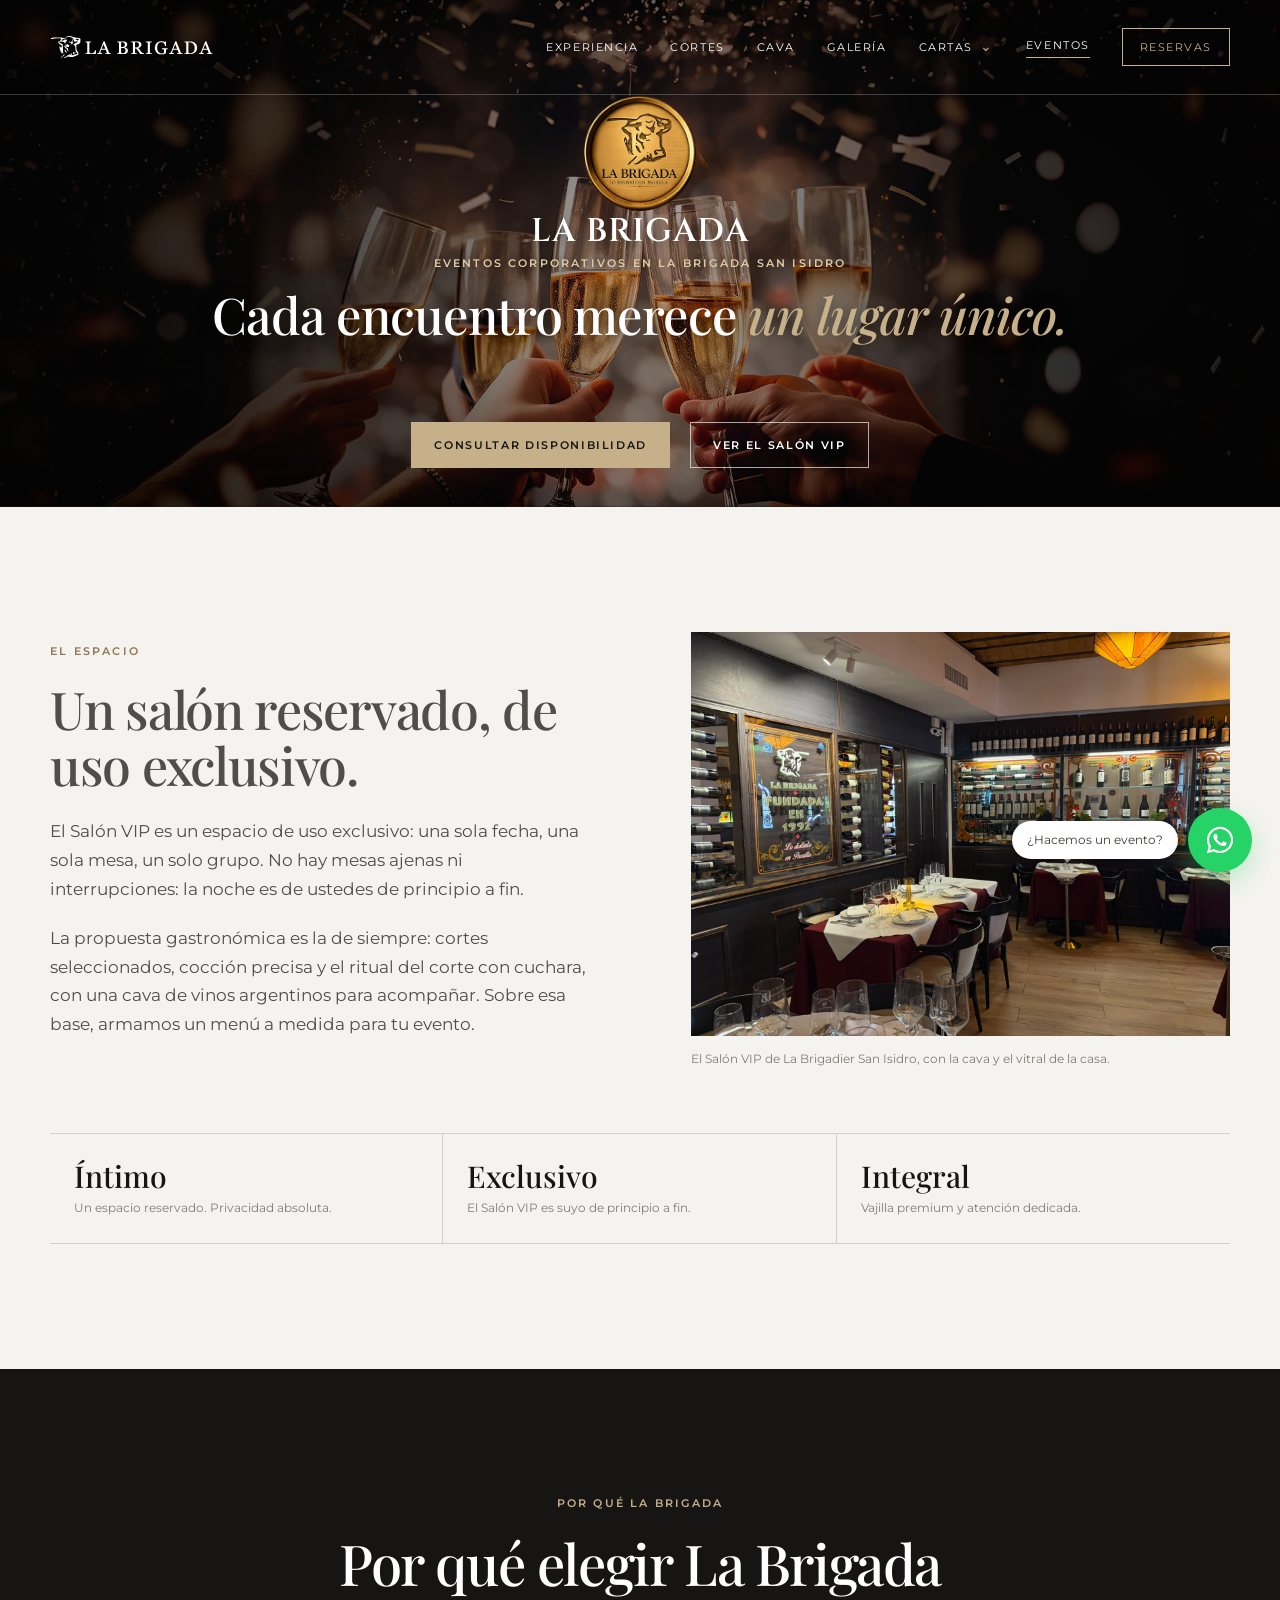
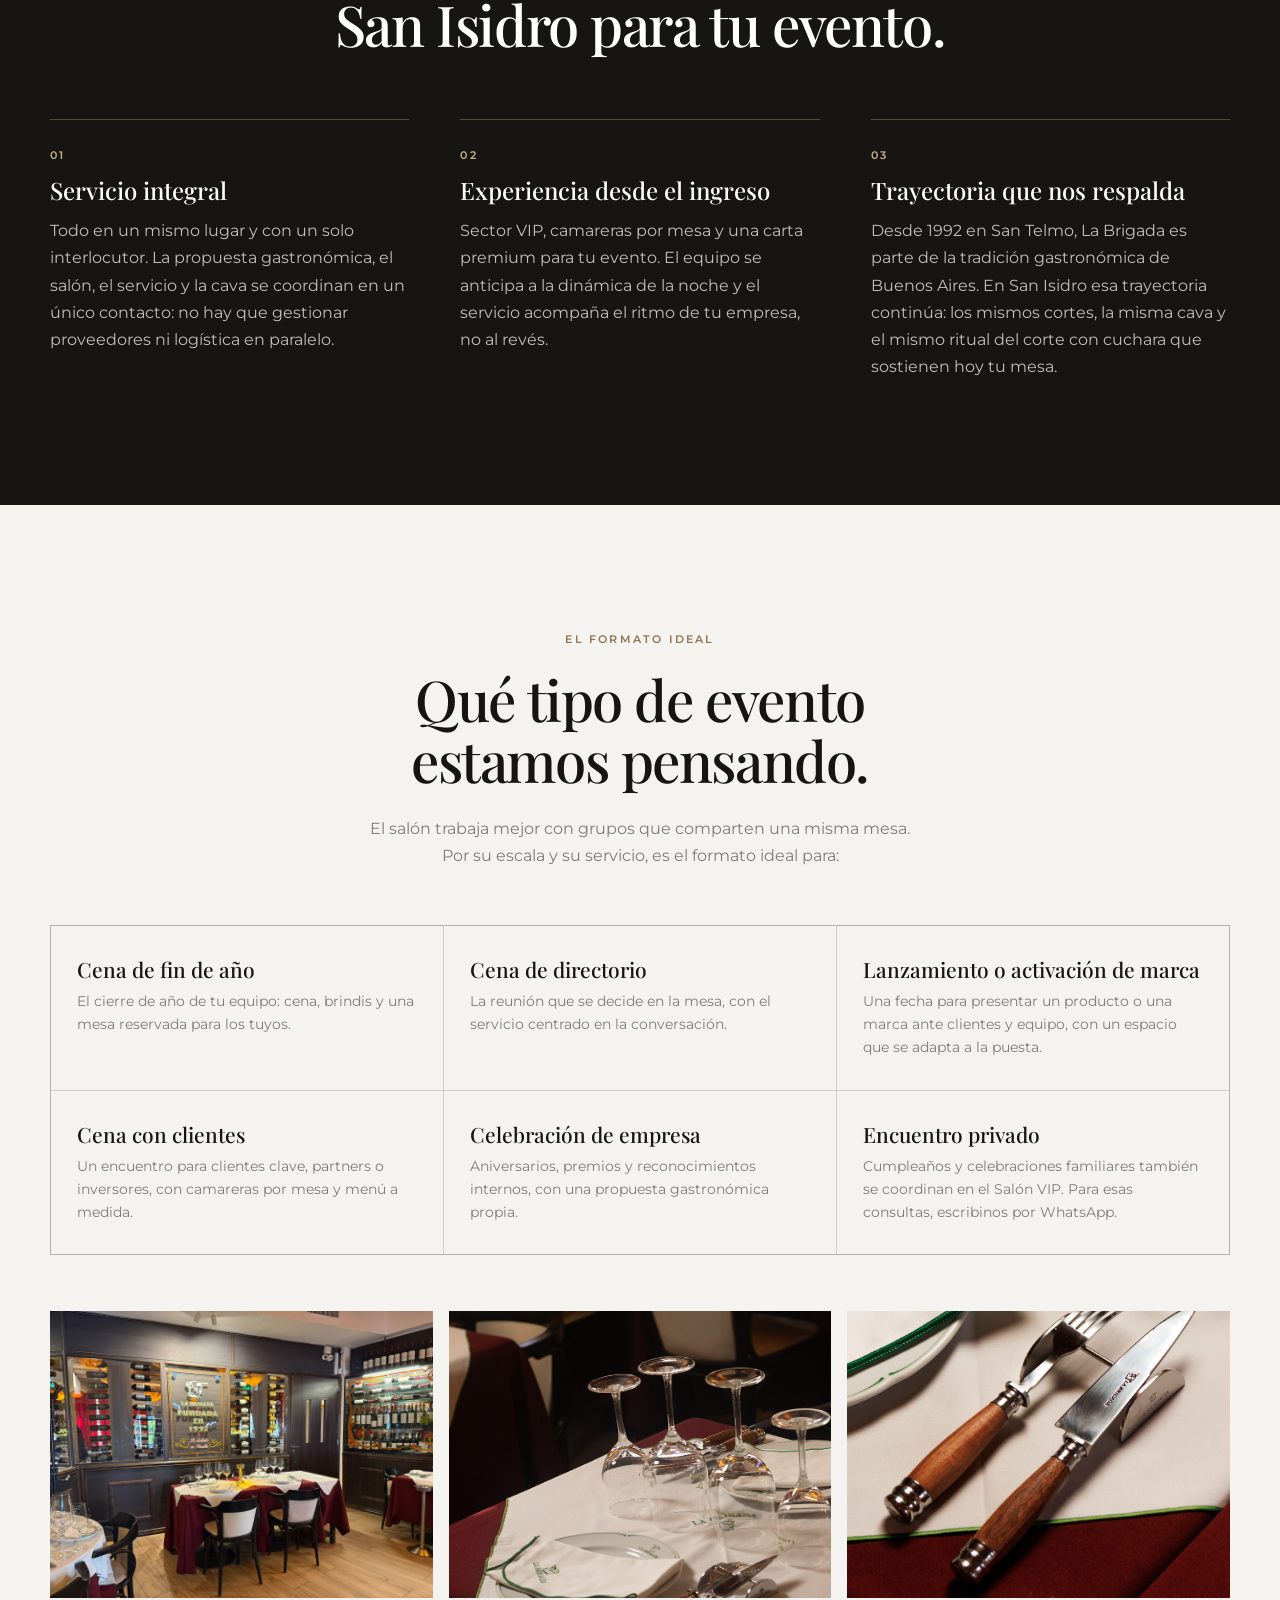
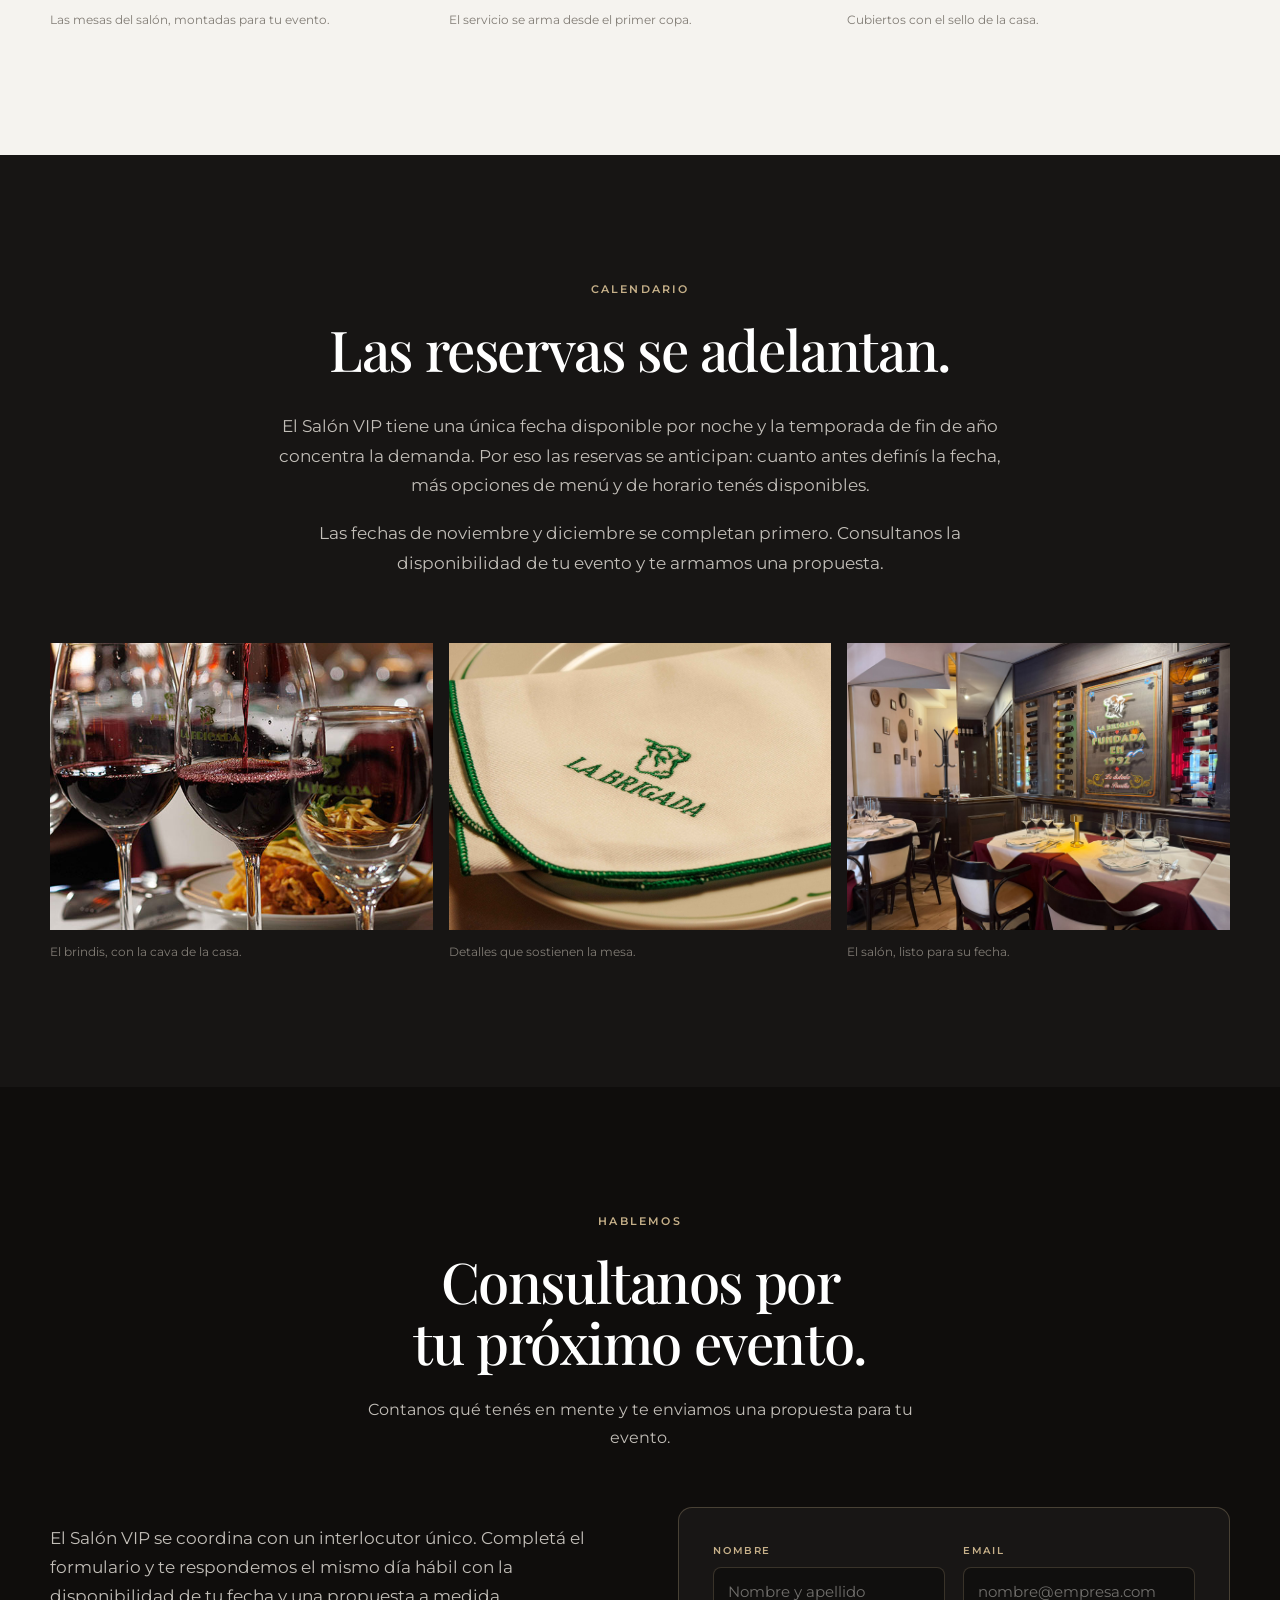
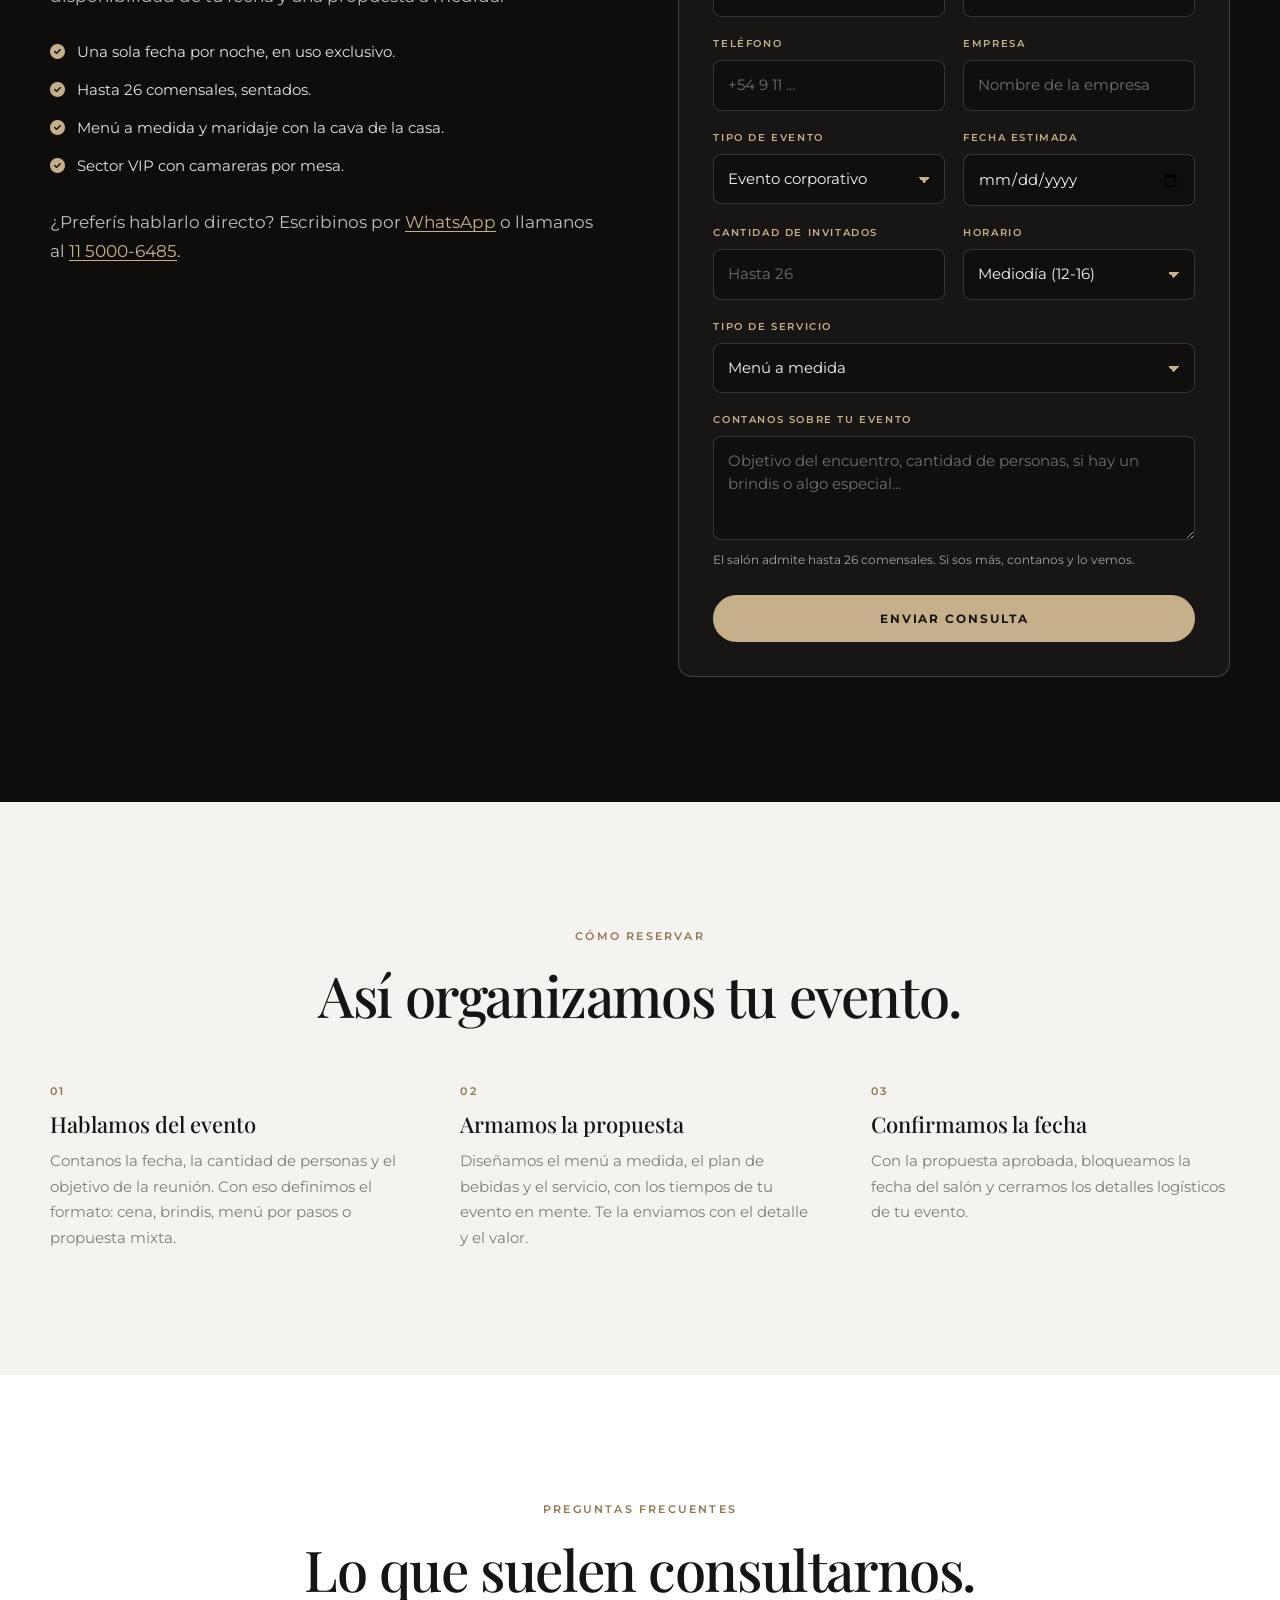
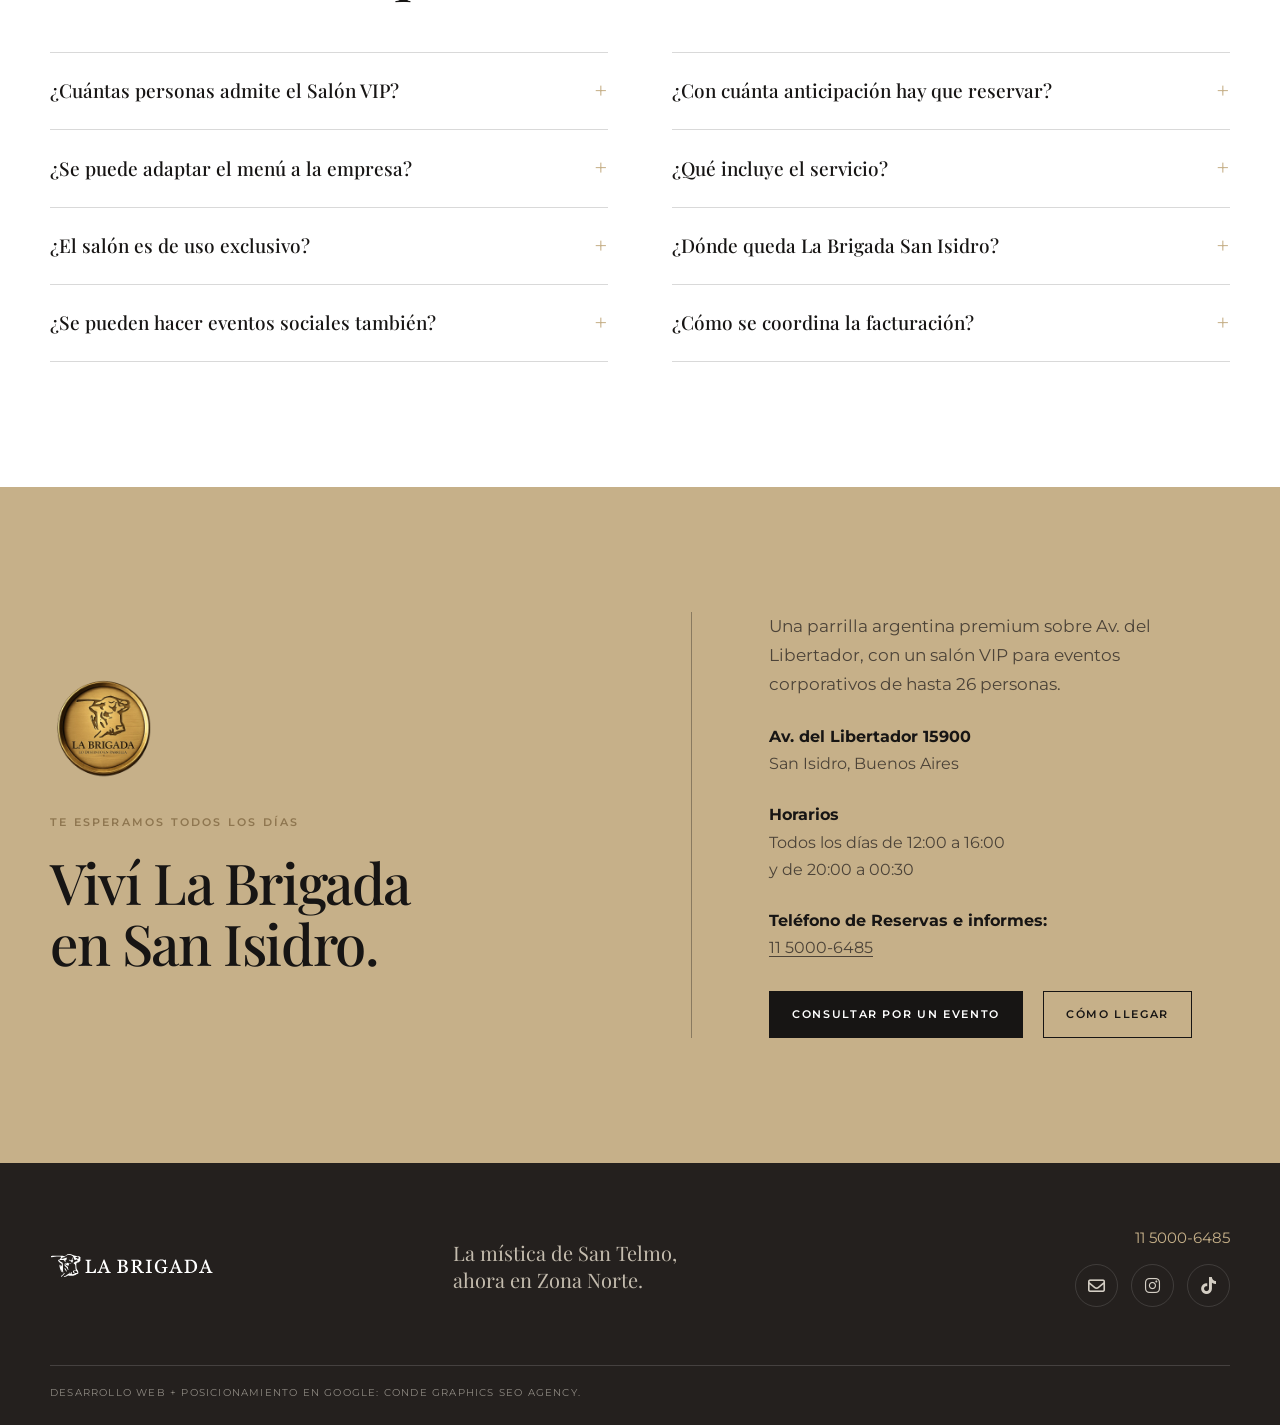
==== eventos/index.html @ 1bd77f94 "feat(eventos): LA BRIGADA en blanco, CTA 'Consultar Disponibilidad' y favicon set Co-authored-by: Co" ====
<!doctype html>
<html lang="es">
<head>
  <meta charset="utf-8">
  <meta name="viewport" content="width=device-width, initial-scale=1">
  <title>Eventos Corporativos en San Isidro | Salón VIP | La Brigada</title>
  <meta name="description" content="Reservá tu evento corporativo en el Salón VIP de La Brigada San Isidro: hasta 26 comensales, menú a medida y servicio integral. Consultanos.">
  <meta name="robots" content="index, follow, max-image-preview:large">
  <meta name="author" content="La Brigada San Isidro">
  <meta name="theme-color" content="#171514">
  <link rel="icon" href="../favicon.ico" sizes="48x48">
  <link rel="icon" type="image/png" href="../favicon-32x32.png" sizes="32x32">
  <link rel="icon" type="image/png" href="../icon-192.png" sizes="192x192">
  <link rel="apple-touch-icon" href="../apple-touch-icon.png">
  <link rel="manifest" href="../site.webmanifest">
  <link rel="canonical" href="https://labrigada-sanisidro.com.ar/eventos/">
  <link rel="alternate" href="https://labrigada-sanisidro.com.ar/eventos/" hreflang="es-AR">
  <link rel="alternate" href="https://labrigada-sanisidro.com.ar/eventos/" hreflang="x-default">
  <link rel="alternate" type="text/markdown" href="https://labrigada-sanisidro.com.ar/llms.txt" title="Información para asistentes de IA sobre La Brigada San Isidro">
  <meta property="og:locale" content="es_AR">
  <meta property="og:type" content="website">
  <meta property="og:site_name" content="La Brigada San Isidro">
  <meta property="og:title" content="Eventos Corporativos en San Isidro | Salón VIP | La Brigada">
  <meta property="og:description" content="Salón VIP de uso exclusivo para hasta 26 comensales. Cenas de empresa, fin de año y activaciones de marca en San Isidro.">
  <meta property="og:url" content="https://labrigada-sanisidro.com.ar/eventos/">
  <meta property="og:image" content="https://labrigada-sanisidro.com.ar/eventos/img/hero-la-brigada-san-isidro-eventos-corporativos.jpg">
  <meta property="og:image:alt" content="Brindis de champagne con confeti en un evento corporativo de fin de año en La Brigada San Isidro">
  <meta name="twitter:card" content="summary_large_image">
  <meta name="twitter:title" content="Eventos Corporativos en San Isidro | Salón VIP | La Brigada">
  <meta name="twitter:description" content="Salón VIP de uso exclusivo para hasta 26 comensales. Cenas de empresa, fin de año y activaciones de marca en San Isidro.">
  <meta name="twitter:image" content="https://labrigada-sanisidro.com.ar/eventos/img/hero-la-brigada-san-isidro-eventos-corporativos.jpg">
  <!-- Google tag (gtag.js) -->
  <script async src="https://www.googletagmanager.com/gtag/js?id=G-5B9ZMQB964"></script>
  <script>
    window.dataLayer = window.dataLayer || [];
    function gtag(){dataLayer.push(arguments);}
    gtag('js', new Date());

    gtag('config', 'G-5B9ZMQB964');
  </script>
  <!-- Event snippet for WhatsApp - Clic desde sitio web | La Brigada San Isidro -->
  <script>
  function gtag_report_conversion(url, send_to) {
    var callback = function () {
      if (typeof(url) != 'undefined') {
        window.location = url;
      }
    };
    gtag('event', 'conversion', {
        'send_to': send_to,
        'value': 1.0,
        'currency': 'ARS',
        'event_callback': callback
    });
    return false;
  }
  </script>
  <link rel="preconnect" href="https://fonts.googleapis.com">
  <link rel="preconnect" href="https://fonts.gstatic.com" crossorigin>
  <link href="https://fonts.googleapis.com/css2?family=Cinzel:wght@600&family=Montserrat:wght@400;500;600;700&family=Playfair+Display:ital,wght@0,500;0,600;1,500;1,600&display=swap" rel="stylesheet">
  <link rel="stylesheet" href="https://cdnjs.cloudflare.com/ajax/libs/font-awesome/6.5.2/css/all.min.css">
  <link rel="stylesheet" href="../styles.css?v=20261029-1">
  <script type="application/ld+json">
  {
    "@context": "https://schema.org",
    "@graph": [
      {
        "@type": "Restaurant",
        "@id": "https://labrigada-sanisidro.com.ar/#restaurant",
        "name": "La Brigada San Isidro",
        "url": "https://labrigada-sanisidro.com.ar/",
        "telephone": "+54 11 5000-6485",
        "email": "info@labrigada-sanisidro.com.ar",
        "sameAs": [
          "https://www.instagram.com/labrigada.sanisidro",
          "https://www.tiktok.com/@labrigadasanisidro",
          "https://www.google.com/maps/place/La+Brigada+San+Isidro/@-34.4704847,-58.5101433,17z/data=!3m1!4b1!4m6!3m5!1s0x95bcb100188ca0e1:0x3dabfe9747869011!8m2!3d-34.4704847!4d-58.507563!16s%2Fg%2F11z006rnvz"
        ],
        "image": [
          "https://labrigada-sanisidro.com.ar/img/hero-parrilla-la-brigada-san-isidro-2026-ok.jpg",
          "https://labrigada-sanisidro.com.ar/eventos/img/hero-la-brigada-san-isidro-eventos-corporativos.jpg"
        ],
        "logo": "https://labrigada-sanisidro.com.ar/img/logo-hero-la-brigada-parrilla.png",
        "description": "La Brigada San Isidro es una parrilla argentina premium en Zona Norte, ubicada sobre Av. del Libertador 15900, con cortes seleccionados, cava de vinos argentinos, salón VIP para eventos corporativos y el ritual del corte con cuchara.",
        "servesCuisine": ["Parrilla argentina", "Carnes argentinas"],
        "priceRange": "$$$",
        "acceptsReservations": true,
        "hasMenu": [
          "https://labrigada-sanisidro.com.ar/pdf/carta-menu.pdf",
          "https://labrigada-sanisidro.com.ar/pdf/carta-vinos.pdf",
          "https://labrigada-sanisidro.com.ar/pdf/carta-vinos-especiales-nuestra-cava.pdf",
          "https://labrigada-sanisidro.com.ar/pdf/carta-tragos.pdf"
        ],
        "address": {
          "@type": "PostalAddress",
          "streetAddress": "Av. del Libertador 15900",
          "addressLocality": "San Isidro",
          "addressRegion": "Buenos Aires",
          "addressCountry": "AR"
        },
        "areaServed": [
          "San Isidro",
          "Zona Norte",
          "Buenos Aires"
        ],
        "geo": {
          "@type": "GeoCoordinates",
          "latitude": -34.4704847,
          "longitude": -58.507563
        },
        "hasMap": "https://maps.app.goo.gl/tFzpET9yNGusaXy76",
        "openingHoursSpecification": [
          {
            "@type": "OpeningHoursSpecification",
            "dayOfWeek": ["Monday", "Tuesday", "Wednesday", "Thursday", "Friday", "Saturday", "Sunday"],
            "opens": "12:00",
            "closes": "16:00"
          },
          {
            "@type": "OpeningHoursSpecification",
            "dayOfWeek": ["Monday", "Tuesday", "Wednesday", "Thursday", "Friday", "Saturday", "Sunday"],
            "opens": "20:00",
            "closes": "00:30"
          }
        ],
        "potentialAction": {
          "@type": "ReserveAction",
          "target": {
            "@type": "EntryPoint",
            "urlTemplate": "https://www.apparta.co/la-brigada-san-isidro/reservas/branch"
          },
          "result": {
            "@type": "Reservation",
            "name": "Reserva en La Brigada San Isidro"
          }
        }
      },
      {
        "@type": "WebSite",
        "@id": "https://labrigada-sanisidro.com.ar/#website",
        "url": "https://labrigada-sanisidro.com.ar/",
        "name": "La Brigada San Isidro",
        "inLanguage": "es-AR",
        "publisher": {
          "@id": "https://labrigada-sanisidro.com.ar/#restaurant"
        }
      },
      {
        "@type": "WebPage",
        "@id": "https://labrigada-sanisidro.com.ar/eventos/#webpage",
        "url": "https://labrigada-sanisidro.com.ar/eventos/",
        "name": "Eventos Corporativos en San Isidro | Salón VIP | La Brigada",
        "description": "Salón VIP de uso exclusivo para eventos corporativos en San Isidro: hasta 26 comensales, menú a medida, servicio integral y reservas anticipadas.",
        "isPartOf": {
          "@id": "https://labrigada-sanisidro.com.ar/#website"
        },
        "about": {
          "@id": "https://labrigada-sanisidro.com.ar/#restaurant"
        },
        "inLanguage": "es-AR",
        "breadcrumb": {
          "@id": "https://labrigada-sanisidro.com.ar/eventos/#breadcrumb"
        }
      },
      {
        "@type": "BreadcrumbList",
        "@id": "https://labrigada-sanisidro.com.ar/eventos/#breadcrumb",
        "itemListElement": [
          {
            "@type": "ListItem",
            "position": 1,
            "name": "Inicio",
            "item": "https://labrigada-sanisidro.com.ar/"
          },
          {
            "@type": "ListItem",
            "position": 2,
            "name": "Eventos corporativos",
            "item": "https://labrigada-sanisidro.com.ar/eventos/"
          }
        ]
      },
      {
        "@type": "FAQPage",
        "@id": "https://labrigada-sanisidro.com.ar/eventos/#faq",
        "mainEntity": [
          {
            "@type": "Question",
            "name": "¿Cuántas personas admite el Salón VIP?",
            "acceptedAnswer": {
              "@type": "Answer",
              "text": "Hasta 26 comensales, sentados. Es un formato íntimo, y por eso cada mesa se sirve de forma cerrada y personalizada."
            }
          },
          {
            "@type": "Question",
            "name": "¿Con cuánta anticipación hay que reservar?",
            "acceptedAnswer": {
              "@type": "Answer",
              "text": "Las reservas se anticipan: en temporada de fin de año, las fechas de noviembre y diciembre se completan con varias semanas de anticipación. El plazo mínimo vigente para tu fecha te lo confirmamos al cotizar."
            }
          },
          {
            "@type": "Question",
            "name": "¿Se puede adaptar el menú a la empresa?",
            "acceptedAnswer": {
              "@type": "Answer",
              "text": "Sí. La propuesta es abierta: armamos el menú a medida según el tipo de evento, la duración y las preferencias del grupo, con alternativas para restricciones alimentarias."
            }
          },
          {
            "@type": "Question",
            "name": "¿Qué incluye el servicio?",
            "acceptedAnswer": {
              "@type": "Answer",
              "text": "Sector VIP, camareras por mesa y una carta premium para tu evento. La coordinación es integral: menú, servicio, cava y tiempos de la noche se resuelven en un mismo contacto."
            }
          },
          {
            "@type": "Question",
            "name": "¿El salón es de uso exclusivo?",
            "acceptedAnswer": {
              "@type": "Answer",
              "text": "Sí. En cada fecha el salón se reserva para un solo grupo: no hay mesas compartidas ni otros clientes intercalados."
            }
          },
          {
            "@type": "Question",
            "name": "¿Dónde queda La Brigada San Isidro?",
            "acceptedAnswer": {
              "@type": "Answer",
              "text": "Sobre Av. del Libertador 15900, en San Isidro, Zona Norte de Buenos Aires. Las opciones de estacionamiento te las informamos al confirmar tu reserva."
            }
          },
          {
            "@type": "Question",
            "name": "¿Se pueden hacer eventos sociales también?",
            "acceptedAnswer": {
              "@type": "Answer",
              "text": "Sí. Cumpleaños, celebraciones familiares y eventos privados también se coordinan en el Salón VIP."
            }
          }
        ]
      }
    ]
  }
  </script>
  <style>
    .evt-hero .hero-content{display:flex;flex-direction:column;align-items:center;text-align:center;width:min(calc(100% - 36px),1100px);margin-inline:auto}
    .evt-hero .hero-content .hero-brand{position:static;transform:none;margin:0 0 6px;gap:4px}
    .evt-hero .hero-content .hero-context{margin:0 auto 14px;text-align:center}
    .evt-hero .hero-content h1{margin:0 auto;text-align:center}
    .evt-hero .hero-actions-row{justify-content:center}
    /* Overlay del hero reducido 60% (alfas x0.4) */
    .evt-hero .hero-overlay{background:radial-gradient(ellipse 62% 58% at 50% 50%,rgba(23,21,20,.31) 0%,rgba(23,21,20,.25) 55%,rgba(23,21,20,.14) 100%)}
    /* Menú fijo: sticky + margen negativo para no alterar el alto/posición del hero */
    .site-header{position:sticky;top:0;z-index:50;margin-bottom:-95px;background:rgba(23,21,20,.88);-webkit-backdrop-filter:blur(10px);backdrop-filter:blur(10px)}
    @supports (animation-timeline:scroll()){
      .site-header{background:rgba(23,21,20,0);-webkit-backdrop-filter:none;backdrop-filter:none;animation:evtNavBg linear both;animation-timeline:scroll();animation-range:0 120px}
    }
    @keyframes evtNavBg{to{background:rgba(23,21,20,.92);-webkit-backdrop-filter:blur(10px);backdrop-filter:blur(10px)}}
    @media (max-width:800px){.site-header{margin-bottom:-79px}}
    html{scroll-padding-top:96px}
    .evt-hero .hero-context{color:#e0cba3;text-shadow:0 1px 10px rgba(0,0,0,.65)}
    .evt-hero .hero-brand span{color:#fff}
    .evt-hero .hero-brand span,.evt-hero h1{text-shadow:0 2px 16px rgba(0,0,0,.55)}
  </style>
</head>
<body>
  <header class="site-header">
    <div class="container header-inner">
      <a class="brand" href="../" aria-label="La Brigada San Isidro, inicio">
        <img src="img/la-brigada-san-isidro-logo.svg" alt="La Brigada San Isidro" width="164" height="70">
      </a>
      <input class="nav-toggle" type="checkbox" id="nav-toggle">
      <label class="nav-button" for="nav-toggle" aria-label="Abrir menú"><span></span><span></span><span></span></label>
      <nav class="main-nav" aria-label="Navegación principal">
        <a href="../#experiencia">Experiencia</a>
        <a href="../#cortes">Cortes</a>
        <a href="../#cava">Cava</a>
        <a href="../#galeria">Galería</a>
        <div class="menu-group">
          <span class="menu-label">Cartas <b aria-hidden="true">⌄</b></span>
          <div class="menu-dropdown">
            <a href="../pdf/carta-menu.pdf" target="_blank" rel="noopener">Carta menú <span>PDF</span></a>
            <a href="../pdf/carta-vinos.pdf" target="_blank" rel="noopener">Carta de vinos <span>PDF</span></a>
            <a href="../pdf/carta-vinos-especiales-nuestra-cava.pdf" target="_blank" rel="noopener">Nuestra cava <span>PDF</span></a>
            <a href="../pdf/carta-tragos.pdf" target="_blank" rel="noopener">Carta de tragos <span>PDF</span></a>
          </div>
        </div>
        <a href="../eventos/" aria-current="page" style="border-bottom:1px solid var(--gold);padding-bottom:2px">Eventos</a>
        <a class="nav-cta" href="https://www.apparta.co/la-brigada-san-isidro/reservas/branch" target="_blank" rel="noopener">Reservas</a>
      </nav>
    </div>
  </header>

  <main id="inicio">

    <!-- ══════════ HERO ══════════ -->
    <section class="hero evt-hero">
      <img class="hero-image" src="img/hero-la-brigada-san-isidro-eventos-corporativos.jpg" alt="Brindis de champagne con confeti en un evento corporativo de fin de año en La Brigada San Isidro" width="1920" height="760">
      <div class="hero-overlay"></div>
      <div class="container hero-content">
        <div class="hero-brand" aria-label="La Brigada">
          <img src="../img/logo-hero-la-brigada-parrilla.png" alt="Logo de La Brigada" width="160" height="160">
          <span>LA BRIGADA</span>
        </div>
        <p class="hero-context">Eventos corporativos en La Brigada San Isidro</p>
        <h1>Cada encuentro merece <em>un lugar único.</em></h1>
      </div>
      <div class="container hero-actions hero-actions-row">
        <a class="button button-primary" href="#consulta">Consultar Disponibilidad</a>
        <a class="button button-ghost" href="#salon-vip">Ver el salón VIP</a>
      </div>
    </section>

    <!-- ══════════ EL SALÓN ══════════ -->
    <section class="section" id="salon-vip">
      <div class="container">
        <div class="evt-salon-grid">
          <div class="evt-salon-copy reveal">
            <p class="eyebrow eyebrow-dark">El espacio</p>
            <h2 class="evt-h2">Un salón reservado, de uso exclusivo.</h2>
            <p>El Salón VIP es un espacio de uso exclusivo: una sola fecha, una sola mesa, un solo grupo. No hay mesas ajenas ni interrupciones: la noche es de ustedes de principio a fin.</p>
            <p>La propuesta gastronómica es la de siempre: cortes seleccionados, cocción precisa y el ritual del corte con cuchara, con una cava de vinos argentinos para acompañar. Sobre esa base, armamos un menú a medida para tu evento.</p>
          </div>
          <figure class="evt-salon-media reveal">
            <img src="img/9.jpeg" alt="Salón VIP de La Brigada San Isidro con el vitral de la casa, la cava y las mesas preparadas para un evento" width="1600" height="1200" loading="lazy">
            <figcaption>El Salón VIP de La Brigadier San Isidro, con la cava y el vitral de la casa.</figcaption>
          </figure>
        </div>

        <div class="evt-facts reveal">
          <div><strong>Íntimo</strong><span>Un espacio reservado. Privacidad absoluta.</span></div>
          <div><strong>Exclusivo</strong><span>El Salón VIP es suyo de principio a fin.</span></div>
          <div><strong>Integral</strong><span>Vajilla premium y atención dedicada.</span></div>
        </div>
      </div>
    </section>

    <!-- ══════════ DIFERENCIALES ══════════ -->
    <section class="section section-dark" id="por-que">
      <div class="container">
        <div class="section-heading reveal" style="max-width:720px;margin:0 auto 0;text-align:center">
          <p class="eyebrow">Por qué La Brigada</p>
          <h2>Por qué elegir La Brigada San Isidro para tu evento.</h2>
        </div>
        <div class="evt-diff">
          <article class="reveal">
            <span>01</span>
            <h3>Servicio integral</h3>
            <p>Todo en un mismo lugar y con un solo interlocutor. La propuesta gastronómica, el salón, el servicio y la cava se coordinan en un único contacto: no hay que gestionar proveedores ni logística en paralelo.</p>
          </article>
          <article class="reveal">
            <span>02</span>
            <h3>Experiencia desde el ingreso</h3>
            <p>Sector VIP, camareras por mesa y una carta premium para tu evento. El equipo se anticipa a la dinámica de la noche y el servicio acompaña el ritmo de tu empresa, no al revés.</p>
          </article>
          <article class="reveal">
            <span>03</span>
            <h3>Trayectoria que nos respalda</h3>
            <p>Desde 1992 en San Telmo, La Brigada es parte de la tradición gastronómica de Buenos Aires. En San Isidro esa trayectoria continúa: los mismos cortes, la misma cava y el mismo ritual del corte con cuchara que sostienen hoy tu mesa.</p>
          </article>
        </div>
      </div>
    </section>

    <!-- ══════════ FORMATOS ══════════ -->
    <section class="section" id="formatos">
      <div class="container">
        <div class="section-heading reveal" style="max-width:760px;margin:0 auto 0;text-align:center">
          <p class="eyebrow eyebrow-dark">El formato ideal</p>
          <h2>Qué tipo de evento estamos pensando.</h2>
          <p>El salón trabaja mejor con grupos que comparten una misma mesa. Por su escala y su servicio, es el formato ideal para:</p>
        </div>
        <div class="evt-formats">
          <div class="reveal"><h3>Cena de fin de año</h3><p>El cierre de año de tu equipo: cena, brindis y una mesa reservada para los tuyos.</p></div>
          <div class="reveal"><h3>Cena de directorio</h3><p>La reunión que se decide en la mesa, con el servicio centrado en la conversación.</p></div>
          <div class="reveal"><h3>Lanzamiento o activación de marca</h3><p>Una fecha para presentar un producto o una marca ante clientes y equipo, con un espacio que se adapta a la puesta.</p></div>
          <div class="reveal"><h3>Cena con clientes</h3><p>Un encuentro para clientes clave, partners o inversores, con camareras por mesa y menú a medida.</p></div>
          <div class="reveal"><h3>Celebración de empresa</h3><p>Aniversarios, premios y reconocimientos internos, con una propuesta gastronómica propia.</p></div>
          <div class="reveal"><h3>Encuentro privado</h3><p>Cumpleaños y celebraciones familiares también se coordinan en el Salón VIP. Para esas consultas, escribinos por WhatsApp.</p></div>
        </div>

        <div class="evt-gallery">
          <figure class="reveal">
            <img src="img/2.jpeg" alt="Mesas del Salón VIP de La Brigada San Isidro montadas con mantel, cubiertos y copas, frente al vitral de la casa" width="1600" height="1200" loading="lazy">
            <figcaption>Las mesas del salón, montadas para tu evento.</figcaption>
          </figure>
          <figure class="reveal">
            <img src="img/06.jpg" alt="Mesa de La Brigada San Isidro con copas de vino grabadas con el logo, cubiertos y servicio completo" width="900" height="987" loading="lazy">
            <figcaption>El servicio se arma desde el primer copa.</figcaption>
          </figure>
          <figure class="reveal">
            <img src="img/5.jpeg" alt="Cubiertos de mango de madera con el logo de La Brigadier San Isidro grabados sobre la mesa del salón" width="1066" height="1600" loading="lazy">
            <figcaption>Cubiertos con el sello de la casa.</figcaption>
          </figure>
        </div>
      </div>
    </section>

    <!-- ══════════ RESERVAS ANTICIPADAS ══════════ -->
    <section class="section evt-dark" id="reservas">
      <div class="container">
        <div class="section-heading reveal" style="max-width:720px;margin:0 auto 0;text-align:center">
          <p class="eyebrow">Calendario</p>
          <h2>Las reservas se adelantan.</h2>
        </div>
        <div style="max-width:760px;margin:32px auto 0;text-align:center">
          <p style="color:#c2beb8;font-size:17px;line-height:1.75;margin:0 0 18px">El Salón VIP tiene una única fecha disponible por noche y la temporada de fin de año concentra la demanda. Por eso las reservas se anticipan: cuanto antes definís la fecha, más opciones de menú y de horario tenés disponibles.</p>
          <p style="color:#c2beb8;font-size:17px;line-height:1.75;margin:0">Las fechas de noviembre y diciembre se completan primero. Consultanos la disponibilidad de tu evento y te armamos una propuesta.</p>
        </div>
        <div class="evt-gallery" style="margin-top:64px">
          <figure class="reveal">
            <img src="img/3.JPG" alt="Brindis con vino tinto en copas grabadas con el logo de La Brigada San Isidro" width="573" height="860" loading="lazy">
            <figcaption>El brindis, con la cava de la casa.</figcaption>
          </figure>
          <figure class="reveal">
            <img src="img/4.jpeg" alt="Servilleta de lino con el logo de La Brigada San Isidro bordado sobre la mesa del salón" width="1066" height="1600" loading="lazy">
            <figcaption>Detalles que sostienen la mesa.</figcaption>
          </figure>
          <figure class="reveal">
            <img src="img/3.jpeg" alt="Salón de La Brigada San Isidro con el vitral dedicado a la casa y las mesas listas para recibir invitados" width="1600" height="1200" loading="lazy">
            <figcaption>El salón, listo para su fecha.</figcaption>
          </figure>
        </div>
      </div>
    </section>

    <!-- ══════════ CONSULTORÍA / FORMULARIO ══════════ -->
    <section class="section evt-dark" id="consulta" style="background:#0f0d0c">
      <div class="container">
        <div class="section-heading reveal" style="max-width:720px;margin:0 auto 56px;text-align:center">
          <p class="eyebrow">Hablemos</p>
          <h2>Consultanos por tu próximo evento.</h2>
          <p>Contanos qué tenés en mente y te enviamos una propuesta para tu evento.</p>
        </div>

        <div class="evt-form-wrap">
          <div class="evt-form-aside reveal">
            <p>El Salón VIP se coordina con un interlocutor único. Completá el formulario y te respondemos el mismo día hábil con la disponibilidad de tu fecha y una propuesta a medida.</p>
            <ul>
              <li><i class="fa-solid fa-circle-check" aria-hidden="true"></i><span>Una sola fecha por noche, en uso exclusivo.</span></li>
              <li><i class="fa-solid fa-circle-check" aria-hidden="true"></i><span>Hasta 26 comensales, sentados.</span></li>
              <li><i class="fa-solid fa-circle-check" aria-hidden="true"></i><span>Menú a medida y maridaje con la cava de la casa.</span></li>
              <li><i class="fa-solid fa-circle-check" aria-hidden="true"></i><span>Sector VIP con camareras por mesa.</span></li>
            </ul>
            <p style="margin-top:30px">¿Preferís hablarlo directo? Escribinos por <a href="https://wa.me/5491150006485" target="_blank" rel="noopener">WhatsApp</a> o llamanos al <a href="tel:+541150006485">11 5000-6485</a>.</p>
          </div>

          <form class="evt-form reveal" id="form-eventos" novalidate>
            <div class="evt-form-grid">
              <label class="evt-field">
                <span>Nombre</span>
                <input type="text" name="nombre" required autocomplete="name" placeholder="Nombre y apellido">
              </label>
              <label class="evt-field">
                <span>Email</span>
                <input type="email" name="email" required autocomplete="email" placeholder="nombre@empresa.com">
              </label>
              <label class="evt-field">
                <span>Teléfono</span>
                <input type="tel" name="telefono" autocomplete="tel" placeholder="+54 9 11 ...">
              </label>
              <label class="evt-field">
                <span>Empresa</span>
                <input type="text" name="empresa" autocomplete="organization" placeholder="Nombre de la empresa">
              </label>
              <label class="evt-field">
                <span>Tipo de evento</span>
                <select name="tipo_evento">
                  <option>Evento corporativo</option>
                  <option>Cena de fin de año</option>
                  <option>Lanzamiento o activación de marca</option>
                  <option>Reunión de directorio</option>
                  <option>Cena con clientes</option>
                  <option>Cumpleaños o evento privado</option>
                  <option>Otro</option>
                </select>
              </label>
              <label class="evt-field">
                <span>Fecha estimada</span>
                <input type="date" name="fecha">
              </label>
              <label class="evt-field">
                <span>Cantidad de invitados</span>
                <input type="number" name="invitados" min="2" max="26" step="1" placeholder="Hasta 26">
              </label>
              <label class="evt-field">
                <span>Horario</span>
                <select name="horario">
                  <option>Mediodía (12-16)</option>
                  <option>Noche (20-00:30)</option>
                  <option>Otro</option>
                </select>
              </label>
              <label class="evt-field evt-field--full">
                <span>Tipo de servicio</span>
                <select name="servicio">
                  <option>Menú a medida</option>
                  <option>Brindis</option>
                  <option>Menú de temporada</option>
                  <option>Consultar opciones</option>
                </select>
              </label>
              <label class="evt-field evt-field--full">
                <span>Contanos sobre tu evento</span>
                <textarea name="mensaje" rows="3" placeholder="Objetivo del encuentro, cantidad de personas, si hay un brindis o algo especial..."></textarea>
                <p class="evt-form-hint">El salón admite hasta 26 comensales. Si sos más, contanos y lo vemos.</p>
              </label>
            </div>

            <!-- Campo trampa anti-spam (oculto, no completar) -->
            <input type="text" name="website" tabindex="-1" autocomplete="off" aria-hidden="true" style="position:absolute;left:-9999px;width:1px;height:1px;opacity:0">

            <button type="submit" class="evt-submit">Enviar consulta</button>
            <p class="evt-form-msg evt-form-msg--ok" id="evt-msg-ok" role="status">✓ ¡Gracias! Abrimos WhatsApp con tu consulta para enviárnosla. Te respondemos el mismo día hábil.</p>
            <p class="evt-form-msg evt-form-msg--err" id="evt-msg-err" role="alert">No pudimos preparar tu consulta. Probá de nuevo o escribinos por WhatsApp al 11 5000-6485.</p>
            <noscript>
              <p class="evt-form-noscript">Para enviar tu consulta sin el formulario, escribinos por <a href="https://wa.me/5491150006485" target="_blank" rel="noopener">WhatsApp</a> o al <a href="tel:+541150006485">11 5000-6485</a>.</p>
            </noscript>
          </form>
        </div>
      </div>
    </section>

    <!-- ══════════ CÓMO RESERVAR ══════════ -->
    <section class="section" id="como-reservar">
      <div class="container">
        <div class="section-heading reveal" style="max-width:720px;margin:0 auto 0;text-align:center">
          <p class="eyebrow eyebrow-dark">Cómo reservar</p>
          <h2>Así organizamos tu evento.</h2>
        </div>
        <div class="evt-steps">
          <div class="reveal"><b>01</b><h3>Hablamos del evento</h3><p>Contanos la fecha, la cantidad de personas y el objetivo de la reunión. Con eso definimos el formato: cena, brindis, menú por pasos o propuesta mixta.</p></div>
          <div class="reveal"><b>02</b><h3>Armamos la propuesta</h3><p>Diseñamos el menú a medida, el plan de bebidas y el servicio, con los tiempos de tu evento en mente. Te la enviamos con el detalle y el valor.</p></div>
          <div class="reveal"><b>03</b><h3>Confirmamos la fecha</h3><p>Con la propuesta aprobada, bloqueamos la fecha del salón y cerramos los detalles logísticos de tu evento.</p></div>
        </div>
      </div>
    </section>

    <!-- ══════════ FAQ ══════════ -->
    <section class="section" id="preguntas" style="background:#fff">
      <div class="container">
        <div class="section-heading reveal" style="max-width:720px;margin:0 auto 0;text-align:center">
          <p class="eyebrow eyebrow-dark">Preguntas frecuentes</p>
          <h2>Lo que suelen consultarnos.</h2>
        </div>
        <div class="evt-faq">
          <details class="reveal">
            <summary>¿Cuántas personas admite el Salón VIP?</summary>
            <p>Hasta 26 comensales, sentados. Es un formato íntimo, y por eso cada mesa se sirve de forma cerrada y personalizada.</p>
          </details>
          <details class="reveal">
            <summary>¿Con cuánta anticipación hay que reservar?</summary>
            <p>Las reservas se anticipan: en temporada de fin de año, las fechas de noviembre y diciembre se completan con varias semanas de anticipación. El plazo mínimo vigente para tu fecha te lo confirmamos al cotizar.</p>
          </details>
          <details class="reveal">
            <summary>¿Se puede adaptar el menú a la empresa?</summary>
            <p>Sí. La propuesta es abierta: armamos el menú a medida según el tipo de evento, la duración y las preferencias del grupo, con alternativas para restricciones alimentarias.</p>
          </details>
          <details class="reveal">
            <summary>¿Qué incluye el servicio?</summary>
            <p>Sector VIP, camareras por mesa y una carta premium para tu evento. La coordinación es integral: menú, servicio, cava y tiempos de la noche se resuelven en un mismo contacto.</p>
          </details>
          <details class="reveal">
            <summary>¿El salón es de uso exclusivo?</summary>
            <p>Sí. En cada fecha el salón se reserva para un solo grupo: no hay mesas compartidas ni otros clientes intercalados.</p>
          </details>
          <details class="reveal">
            <summary>¿Dónde queda La Brigada San Isidro?</summary>
            <p>Sobre Av. del Libertador 15900, en San Isidro, Zona Norte de Buenos Aires. Las opciones de estacionamiento te las informamos al confirmar tu reserva.</p>
          </details>
          <details class="reveal">
            <summary>¿Se pueden hacer eventos sociales también?</summary>
            <p>Sí. Cumpleaños, celebraciones familiares y eventos privados también se coordinan en el Salón VIP.</p>
          </details>
          <details class="reveal">
            <summary>¿Cómo se coordina la facturación?</summary>
            <p>Las condiciones de facturación para empresas, la seña y las formas de pago vigentes se confirman en la propuesta de cada evento. Contanos tu caso y te lo detallamos.</p>
          </details>
        </div>
      </div>
    </section>

    <!-- ══════════ CONTACTO ══════════ -->
    <section class="visit section" id="visita">
      <div class="container visit-grid">
        <div class="section-heading reveal">
          <img class="visit-logo" src="img/logo-la-brigada-color.png" alt="Logo de La Brigada San Isidro" width="160" height="160" loading="lazy">
          <p class="eyebrow eyebrow-dark">Te esperamos todos los días</p>
          <h2>Viví La Brigada en San Isidro.</h2>
        </div>
        <div class="visit-details reveal">
          <p class="visit-note">Una parrilla argentina premium sobre Av. del Libertador, con un salón VIP para eventos corporativos de hasta 26 personas.</p>
          <p><strong>Av. del Libertador 15900</strong><br>San Isidro, Buenos Aires</p>
          <p><strong>Horarios</strong><br>Todos los días de 12:00 a 16:00<br>y de 20:00 a 00:30</p>
          <p><strong>Teléfono de Reservas e informes:</strong><br><a href="tel:+541150006485">11 5000-6485</a></p>
          <div class="visit-actions">
            <a class="button button-dark" href="#consulta">Consultar por un evento</a>
            <a class="button button-outline button-outline-dark" href="https://maps.app.goo.gl/tFzpET9yNGusaXy76" target="_blank" rel="noopener">Cómo llegar</a>
          </div>
        </div>
      </div>
    </section>

  </main>

  <footer class="site-footer">
    <div class="container footer-grid">
      <img src="img/la-brigada-san-isidro-logo.svg" alt="La Brigada San Isidro" width="164" height="70">
      <p>La mística de San Telmo,<br>ahora en Zona Norte.</p>
      <div class="footer-contact">
        <a class="footer-phone" href="tel:+541150006485">11 5000-6485</a>
        <div class="footer-social" aria-label="Contacto y redes sociales de La Brigada San Isidro">
          <a class="social-link" href="mailto:info@labrigada-sanisidro.com.ar" aria-label="Enviar email a La Brigada San Isidro"><i class="fa-regular fa-envelope" aria-hidden="true"></i></a>
          <a class="social-link" href="https://www.instagram.com/labrigada.sanisidro" target="_blank" rel="noopener" aria-label="Instagram de La Brigada San Isidro"><i class="fa-brands fa-instagram" aria-hidden="true"></i></a>
          <a class="social-link" href="https://www.tiktok.com/@labrigadasanisidro" target="_blank" rel="noopener" aria-label="TikTok de La Brigada San Isidro"><i class="fa-brands fa-tiktok" aria-hidden="true"></i></a>
        </div>
      </div>
    </div>
    <div class="container footer-bottom"><a href="https://www.condegraphics.com/" target="_blank" rel="noopener">Desarrollo web + Posicionamiento en Google: Conde Graphics SEO Agency.</a></div>
  </footer>

  <a class="whatsapp-float" href="https://wa.me/5491150006485?text=Hola%21%20Vengo%20desde%20la%20web%20y%20quiero%20consultar%20por%20un%20evento%20corporativo%20en%20La%20Brigada%20San%20Isidro." target="_blank" rel="noopener" aria-label="Consultar por WhatsApp" onclick="return gtag_report_conversion(this.href, 'AW-16633803438/ZoRBCM3a__YcEK7lzvs9');">
    <span class="whatsapp-bubble">¿Hacemos un evento?</span>
    <span class="whatsapp-icon" aria-hidden="true"><i class="fa-brands fa-whatsapp"></i></span>
  </a>

  <script>
  /* ─────────────────────────────────────────────────────────────
     Formulario de eventos.
     Arma la consulta y abre WhatsApp con el mensaje ya completo:
     es el canal que la casa ya usa en el sitio, y no requiere
     backend (el repo es estatico y se sirve desde GitHub Pages).
     Mide el envio con los mismos eventos que usa el sitio.
     ───────────────────────────────────────────────────────────── */
  (function () {
    var form = document.getElementById('form-eventos');
    if (!form) return;

    var btn = form.querySelector('button[type="submit"]');
    var msgOk = document.getElementById('evt-msg-ok');
    var msgErr = document.getElementById('evt-msg-err');
    var WA = '5491150006485';

    function valor(name) {
      var el = form.elements[name];
      return el && el.value ? el.value.trim() : '';
    }

    form.addEventListener('submit', function (e) {
      e.preventDefault();
      msgOk.classList.remove('is-visible');
      msgErr.classList.remove('is-visible');

      // Campo trampa: si viene completo, es un bot. No avisamos nada.
      if (valor('website')) { form.reset(); return; }

      var nombre = valor('nombre');
      var email = valor('email');
      if (!nombre || !email) {
        msgErr.classList.add('is-visible');
        return;
      }

      var lineas = [
        'Hola! Quiero consultar por un evento en La Brigadier San Isidro.',
        '',
        'Nombre: ' + nombre,
        'Email: ' + email
      ];
      if (valor('empresa')) lineas.push('Empresa: ' + valor('empresa'));
      if (valor('telefono')) lineas.push('Telefono: ' + valor('telefono'));
      lineas.push('Tipo de evento: ' + valor('tipo_evento'));
      if (valor('fecha')) {
        var f = valor('fecha').split('-');
        lineas.push('Fecha estimada: ' + f[2] + '/' + f[1] + '/' + f[0]);
      }
      if (valor('invitados')) lineas.push('Cantidad de invitados: ' + valor('invitados'));
      if (valor('horario')) lineas.push('Horario: ' + valor('horario'));
      if (valor('servicio')) lineas.push('Tipo de servicio: ' + valor('servicio'));
      if (valor('mensaje')) lineas.push('', 'Detalle:', valor('mensaje'));
      lineas.push('', 'Enviado desde labrigada-sanisidro.com.ar/eventos/');

      var url = 'https://wa.me/' + WA + '?text=' + encodeURIComponent(lineas.join('\n'));

      // Medicion: mismo esquema que el resto del sitio.
      window.dataLayer = window.dataLayer || [];
      window.dataLayer.push({ event: 'lead_form', form_id: 'form-eventos' });
      if (typeof gtag === 'function') {
        gtag('event', 'lead_form', { form_id: 'form-eventos' });
        gtag('event', 'conversion', {
          send_to: 'AW-16633803438/ZoRBCM3a__YcEK7lzvs9',
          value: 1.0,
          currency: 'ARS'
        });
      }

      btn.disabled = true;
      msgOk.classList.add('is-visible');
      form.reset();
      window.open(url, '_blank', 'noopener');
      setTimeout(function () { btn.disabled = false; }, 2500);
    });
  })();
  </script>
</body>
</html>
---- styles.css ----
:root{--ink:#171514;--paper:#f5f3ef;--muted:#817c75;--gold:#c6b089;--line:rgba(23,21,20,.16);--white:#fff;--max:1180px}
*{box-sizing:border-box}html{scroll-behavior:smooth}body{margin:0;background:var(--paper);color:var(--ink);font-family:Montserrat,Arial,sans-serif;font-size:16px;line-height:1.7}img{display:block;max-width:100%;height:auto}a{color:inherit;text-decoration:none}.container{width:min(calc(100% - 48px),var(--max));margin:auto}.site-header{position:absolute;z-index:5;inset:0 0 auto;color:var(--white);border-bottom:1px solid rgba(255,255,255,.22)}.header-inner{height:94px;display:flex;align-items:center;justify-content:space-between}.brand img{width:164px;height:auto}.main-nav{display:flex;align-items:center;gap:32px;font-size:11px;letter-spacing:.14em;text-transform:uppercase}.main-nav a{transition:color .25s ease}.main-nav a:hover{color:var(--gold)}.nav-cta{border:1px solid var(--gold);padding:9px 17px;color:var(--gold)}.nav-toggle,.nav-button{display:none}.hero{min-height:760px;height:100svh;max-height:950px;position:relative;display:grid;align-items:center;overflow:hidden;color:var(--white);background:#272321}.hero-image{position:absolute;inset:0;width:100%;height:100%;object-fit:cover;object-position:center 32%;animation:heroZoom 14s ease-out both}.hero-overlay{position:absolute;inset:0;background:linear-gradient(90deg,rgba(0,0,0,.78),rgba(0,0,0,.2) 68%,rgba(0,0,0,.35))}.hero-content{position:relative;padding-top:80px}.eyebrow{margin:0 0 20px;color:var(--gold);font-size:11px;font-weight:600;letter-spacing:.2em;text-transform:uppercase}.eyebrow-dark{color:#8e7650}.hero h1{max-width:680px;margin:0 0 22px;font-family:"Playfair Display",serif;font-size:clamp(58px,8vw,108px);font-weight:500;line-height:.97;letter-spacing:-.03em}.hero h1 em,h2 em{font-weight:500;color:var(--gold)}.hero-lead{max-width:570px;margin:0 0 34px;font-size:18px;line-height:1.55}.hero-actions,.visit-actions{display:flex;align-items:center;gap:20px;flex-wrap:wrap}.button{display:inline-block;padding:13px 22px;border:1px solid transparent;font-size:11px;font-weight:600;letter-spacing:.15em;text-transform:uppercase;transition:background .25s ease,color .25s ease,border-color .25s ease,transform .25s ease}.button:hover{transform:translateY(-2px)}.button-primary{background:var(--gold);color:var(--ink)}.button-primary:hover{background:#dfc99e}.button-ghost{border-color:rgba(255,255,255,.65);color:var(--white)}.button-ghost:hover{background:var(--white);color:var(--ink)}.button-dark{background:var(--ink);color:var(--white)}.button-dark:hover{background:#423b36}.scroll-cue{position:absolute;bottom:32px;left:50%;display:flex;align-items:center;gap:12px;color:rgba(255,255,255,.75);font-size:10px;letter-spacing:.16em;text-transform:uppercase;transform:translateX(-50%);white-space:nowrap}.scroll-cue span{display:block;width:34px;height:1px;background:var(--gold)}.section{padding:125px 0}.intro-grid,.ritual-grid,.wine-grid,.visit-grid{display:grid;grid-template-columns:1fr 1fr;gap:clamp(42px,8vw,120px);align-items:center}.section-heading h2,.ritual-copy h2{margin:0;font-family:"Playfair Display",serif;font-size:clamp(38px,5vw,66px);font-weight:500;line-height:1.08;letter-spacing:-.025em}.section-heading>p:last-child{max-width:550px;margin:24px auto 0;color:var(--muted)}.intro-copy{max-width:560px;color:#514d48;font-size:17px}.intro-copy p{margin:0 0 20px}.section-dark{background:var(--ink);color:var(--white)}.ritual{padding:110px 0}.ritual-image{position:relative;max-width:480px}.ritual-image:after{content:"";position:absolute;inset:18px -18px -18px 18px;border:1px solid var(--gold);z-index:0}.ritual-image img{position:relative;z-index:1;aspect-ratio:3/4;object-fit:cover}.ritual-copy{max-width:500px}.ritual-copy h2{margin-bottom:28px}.ritual-copy>p:not(.eyebrow){color:#c2beb8}.text-link{display:inline-flex;gap:12px;align-items:center;margin-top:18px;color:var(--gold);font-size:11px;font-weight:600;letter-spacing:.15em;text-transform:uppercase}.text-link span{font-size:19px;line-height:1}.cuts{background:#ebe8e2}.centered{text-align:center;max-width:800px;margin:0 auto 48px}.cut-list{display:flex;justify-content:center;flex-wrap:wrap;border-top:1px solid var(--line);border-bottom:1px solid var(--line)}.cut-list span{padding:25px 30px;border-right:1px solid var(--line);font-family:"Playfair Display",serif;font-size:20px}.cut-list span:last-child{border-right:0}.wine{background:#fff}.wine-copy{max-width:500px}.wine-copy h2{margin:0 0 24px;font-family:"Playfair Display",serif;font-size:clamp(38px,5vw,62px);font-weight:500;line-height:1.1}.wine-copy p{color:var(--muted)}.wine-image{margin:0;position:relative}.wine-image img{width:100%;aspect-ratio:3/4;object-fit:cover}.wine-image figcaption{padding:13px 0 0;color:var(--muted);font-size:12px}.gallery{padding-bottom:135px}.gallery-grid{display:grid;grid-template-columns:repeat(4,1fr);grid-auto-rows:190px;gap:16px}.gallery-grid img{width:100%;height:100%;object-fit:cover;filter:saturate(.86);transition:filter .35s ease,transform .35s ease}.gallery-grid img:hover{filter:saturate(1.1);transform:scale(1.015)}.gallery-tall{grid-row:span 2}.gallery-wide{grid-column:span 2}.visit{background:var(--gold)}.visit .section-heading h2{max-width:540px}.visit-details{border-left:1px solid rgba(23,21,20,.35);padding-left:clamp(30px,6vw,90px)}.visit-details p{margin:0 0 24px;color:#4c4338}.visit-details strong{color:var(--ink)}.visit-details a{text-decoration:underline;text-underline-offset:3px}.visit-actions{margin-top:30px}.text-link-dark{color:var(--ink)}.site-footer{background:#24201e;color:var(--white);padding:62px 0 24px}.footer-grid{display:grid;grid-template-columns:1fr 1fr 1fr;align-items:center;gap:30px}.footer-grid>p{margin:0;color:#c4bcae;font-family:"Playfair Display",serif;font-size:20px;line-height:1.35}.footer-phone{text-align:right;color:var(--gold);font-size:15px}.footer-bottom{display:flex;justify-content:space-between;margin-top:58px;padding-top:18px;border-top:1px solid rgba(255,255,255,.15);color:#8e8982;font-size:10px;letter-spacing:.12em;text-transform:uppercase}
@keyframes heroZoom{from{transform:scale(1.08)}to{transform:scale(1)}}@keyframes reveal{from{opacity:0;transform:translateY(35px)}to{opacity:1;transform:translateY(0)}}.reveal{animation:reveal linear both;animation-timeline:view();animation-range:entry 8% cover 34%}@supports not (animation-timeline:view()){.reveal{animation:none}}
@media (prefers-reduced-motion:reduce){html{scroll-behavior:auto}.hero-image,.reveal{animation:none}}
@media (max-width:800px){.container{width:min(calc(100% - 36px),var(--max))}.header-inner{height:78px}.brand img{width:135px}.nav-button{display:flex;width:40px;height:40px;flex-direction:column;justify-content:center;gap:5px;cursor:pointer}.nav-button span{display:block;width:24px;height:1px;background:var(--white);transition:transform .2s ease}.main-nav{position:absolute;top:78px;left:18px;right:18px;display:none;flex-direction:column;align-items:stretch;gap:0;padding:10px;background:rgba(23,21,20,.97);box-shadow:0 15px 30px rgba(0,0,0,.25)}.main-nav a{padding:13px 16px}.main-nav .nav-cta{text-align:center;margin:8px}.nav-toggle:checked~.main-nav{display:flex}.nav-toggle:checked~.nav-button span:first-child{transform:translateY(6px) rotate(45deg)}.nav-toggle:checked~.nav-button span:nth-child(2){opacity:0}.nav-toggle:checked~.nav-button span:last-child{transform:translateY(-6px) rotate(-45deg)}.hero{min-height:670px}.hero-content{padding-top:65px}.hero h1{font-size:clamp(56px,16vw,85px)}.hero-lead{font-size:16px;max-width:440px}.section{padding:82px 0}.intro-grid,.ritual-grid,.wine-grid,.visit-grid{grid-template-columns:1fr;gap:42px}.ritual{padding:82px 0}.ritual-image{max-width:390px;margin:0 auto}.ritual-copy{max-width:none}.cuts{padding-bottom:86px}.cut-list{justify-content:flex-start}.cut-list span{width:50%;padding:18px 8px;border-right:0;border-bottom:1px solid var(--line);font-size:18px;text-align:center}.cut-list span:last-child,.cut-list span:nth-last-child(2){border-bottom:0}.gallery-grid{grid-template-columns:repeat(2,1fr);grid-auto-rows:170px;gap:10px}.gallery-wide{grid-column:span 2}.visit-details{border-left:0;border-top:1px solid rgba(23,21,20,.35);padding:30px 0 0}.footer-grid{grid-template-columns:1fr;gap:24px}.footer-phone{text-align:left}.footer-bottom{margin-top:40px;gap:12px;flex-direction:column}}
@media (max-width:420px){.hero-actions{align-items:stretch;flex-direction:column}.hero-actions .button{width:100%;text-align:center}.scroll-cue{bottom:20px}.gallery-grid{grid-auto-rows:145px}.gallery-grid img{min-width:0}}

/* Refinements: balanced desktop headings, carta dropdown and direct WhatsApp contact. */
.section-heading h2,.ritual-copy h2,.wine-copy h2{font-size:clamp(38px,4.4vw,60px);text-wrap:balance;overflow-wrap:normal}
.hero-overlay{background:linear-gradient(to top,rgba(0,0,0,.86) 0%,rgba(0,0,0,.48) 32%,rgba(0,0,0,.12) 64%,rgba(0,0,0,.24) 100%),linear-gradient(90deg,rgba(0,0,0,.58),rgba(0,0,0,.12) 68%,rgba(0,0,0,.28))}
.hero-content{position:absolute!important;z-index:1;top:36%!important;right:0;bottom:auto!important;left:0;align-self:auto!important;padding:0;text-align:center}.hero-content .hero-actions{justify-content:center}.hero-context{margin:0 0 12px;color:var(--gold);font-family:Montserrat,Arial,sans-serif;font-size:clamp(13px,1.25vw,18px);font-weight:600;font-style:normal;letter-spacing:.08em;line-height:1.4;text-transform:uppercase}.hero h1{max-width:none;margin-bottom:20px;font-size:clamp(48px,5vw,78px);white-space:nowrap}
.hero-overlay{display:none!important}
.hero-brand{position:absolute;z-index:1;top:13%;left:50%;display:flex;flex-direction:column;align-items:center;gap:5px;transform:translateX(-50%);color:var(--gold);text-align:center}.hero-brand img{width:clamp(112px,11vw,160px);height:auto;object-fit:contain}.hero-brand span{font-family:Cinzel,serif;font-size:clamp(25px,3.2vw,46px);font-weight:600;letter-spacing:.04em;line-height:1}
.visit-logo{width:108px;height:108px;object-fit:contain;margin:0 0 28px}
.centered{max-width:900px}
.menu-group{position:relative;height:94px;display:flex;align-items:center}
.menu-label{cursor:default;white-space:nowrap}
.menu-label b{color:var(--gold);font-size:14px;font-weight:400;margin-left:3px}
.menu-dropdown{position:absolute;top:72px;left:-18px;display:grid;min-width:220px;padding:8px;background:rgba(23,21,20,.98);border-top:1px solid var(--gold);opacity:0;visibility:hidden;transform:translateY(8px);transition:opacity .2s ease,transform .2s ease,visibility .2s ease;box-shadow:0 14px 28px rgba(0,0,0,.2)}
.menu-group:hover .menu-dropdown,.menu-group:focus-within .menu-dropdown{opacity:1;visibility:visible;transform:translateY(0)}
.menu-dropdown a{display:flex;justify-content:space-between;gap:14px;padding:10px 12px;color:var(--white);font-size:10px;letter-spacing:.1em}
.menu-dropdown a:hover{background:rgba(198,176,137,.14)}
.menu-dropdown span{color:var(--gold);font-size:9px}
.whatsapp-float{position:fixed;z-index:20;right:28px;bottom:28px;display:flex;align-items:center;gap:10px}
.whatsapp-icon{display:grid;place-items:center;width:64px;height:64px;border-radius:50%;background:#25d366;color:#fff;font-family:Arial,sans-serif;font-size:31px;font-weight:700;line-height:1;box-shadow:0 10px 26px rgba(37,211,102,.28);transition:transform .25s ease,box-shadow .25s ease}
.whatsapp-float:hover .whatsapp-icon{transform:scale(1.06);box-shadow:0 12px 30px rgba(37,211,102,.42)}
.whatsapp-bubble{padding:9px 15px;border-radius:22px;background:#fff;color:#3f3b37;font-size:12px;box-shadow:0 8px 25px rgba(0,0,0,.13);white-space:nowrap}
@media (max-width:800px){
  .main-nav .menu-group{height:auto;padding:13px 16px}
  .main-nav .menu-dropdown{position:static;display:grid;min-width:0;margin:8px -8px -8px;padding:0;background:transparent;border-top:0;opacity:1;visibility:visible;transform:none;box-shadow:none}
  .main-nav .menu-dropdown a{padding:10px 12px}
  .whatsapp-float{right:18px;bottom:18px}.whatsapp-bubble{display:none}.whatsapp-icon{width:58px;height:58px;font-size:35px}
}
.button-outline{background:transparent;border:1px solid currentColor}.button-outline-gold{color:var(--gold)}.button-outline-gold:hover{background:var(--gold);color:var(--ink)}.button-outline-dark{color:var(--ink)}.button-outline-dark:hover{background:var(--ink);color:var(--gold)}
.visit-details .button{text-decoration:none}.ritual-copy .button{margin-top:18px}
.whatsapp-icon{font-size:30px;transform:none}.whatsapp-float:hover .whatsapp-icon{transform:scale(1.06)}
@media (max-width:800px){.hero-content{top:39%!important;right:18px;bottom:auto!important;left:18px}.hero-context{display:none}.hero h1{max-width:460px;margin:0 auto 22px;font-size:clamp(34px,8vw,44px);line-height:1.04;letter-spacing:-.02em;white-space:normal}.hero-actions{gap:12px}}
@media (max-width:800px){.hero-brand{top:14%;gap:3px}.hero-brand img{width:clamp(92px,27vw,128px)}.hero-brand span{font-size:clamp(22px,6.5vw,31px);letter-spacing:.03em}}

/* SEO content blocks: authority, local intent and product expertise. */
.authority{background:#fff}
.authority-grid,.tbone-grid{display:grid;grid-template-columns:1fr 1fr;gap:clamp(42px,8vw,120px);align-items:center}
.authority-copy{max-width:560px;color:#514d48;font-size:17px}
.authority-copy p{margin:0 0 20px}
.proof-strip{display:grid;grid-template-columns:repeat(3,1fr);margin-top:82px;border-top:1px solid var(--line);border-bottom:1px solid var(--line)}
.proof-strip div{display:flex;flex-direction:column;gap:5px;padding:25px 24px;border-right:1px solid var(--line)}
.proof-strip div:last-child{border-right:0}
.proof-strip strong{font-family:"Playfair Display",serif;font-size:23px;font-weight:500}
.proof-strip span{color:var(--muted);font-size:12px;line-height:1.45}
.tbone{padding:115px 0}
.tbone-copy{max-width:570px}
.tbone-copy h2{margin:0 0 27px;font-family:"Playfair Display",serif;font-size:clamp(40px,5vw,68px);font-weight:500;line-height:1.08;letter-spacing:-.025em}
.tbone-copy>p:not(.eyebrow){color:#c2beb8}
.tbone-note{display:flex;flex-direction:column;justify-content:center;min-height:260px;padding:42px;border:1px solid rgba(198,176,137,.65);color:var(--gold)}
.tbone-note span{font-family:"Playfair Display",serif;font-size:78px;line-height:.55}
.tbone-note p{max-width:390px;margin:25px 0 0;font-family:"Playfair Display",serif;font-size:clamp(25px,3vw,38px);line-height:1.2}
.visit-note{max-width:480px!important;color:#4c4338!important;font-size:17px}
@media (max-width:800px){
  .authority-grid,.tbone-grid{grid-template-columns:1fr;gap:30px}
  .proof-strip{display:none}
  .proof-strip{grid-template-columns:1fr;margin-top:52px}
  .proof-strip div{border-right:0;border-bottom:1px solid var(--line)}
  .proof-strip div:last-child{border-bottom:0}
  .tbone{padding:82px 0}
  .tbone-note{min-height:210px;padding:30px}
  .visit-note{font-size:16px}
}

/* Reputation section: curated 5-star public reviews without dynamic scripts. */
.reviews{background:#ebe8e2;color:var(--ink)}
.reviews-heading{display:grid;grid-template-columns:minmax(0,1.05fr) minmax(260px,.65fr);gap:clamp(28px,6vw,80px);align-items:end;margin-bottom:46px}
.reviews-heading h2{max-width:640px;margin:0;font-family:"Playfair Display",serif;font-size:clamp(38px,4.4vw,60px);font-weight:500;line-height:1.08;letter-spacing:-.025em;text-wrap:balance}
.reviews-heading>p{margin:0;color:#514d48;font-size:17px}
.reviews-grid{display:grid;grid-template-columns:repeat(5,minmax(0,1fr));gap:14px;align-items:stretch}
.review-card{display:flex;min-height:280px;flex-direction:column;justify-content:space-between;padding:24px 20px;border-top:1px solid rgba(23,21,20,.2);border-bottom:1px solid rgba(23,21,20,.2);background:rgba(255,255,255,.24)}
.review-source{display:flex;align-items:center;justify-content:flex-end;margin-bottom:18px;color:#514d48}
.review-source .fa-google{color:#4285F4;font-size:16px;letter-spacing:0;text-transform:none}
.review-stars{margin-bottom:18px;color:#FBBC05;font-size:15px;letter-spacing:.08em;line-height:1;text-shadow:0 1px 0 rgba(0,0,0,.05)}
.review-card blockquote{display:-webkit-box;-webkit-line-clamp:4;-webkit-box-orient:vertical;overflow:hidden;margin:0;color:#37322d;font-family:Roboto,Montserrat,Arial,sans-serif;font-size:16px;font-weight:300;line-height:1.65}
.review-card footer{display:grid;gap:6px;margin-top:30px;color:#514d48}
.review-card strong{color:var(--ink);font-size:12px;letter-spacing:.12em;line-height:1.35;text-transform:uppercase}
.review-card span{font-size:11px;line-height:1.35}
.reviews-action{display:flex;justify-content:center;margin-top:34px}
@media (max-width:1100px){.reviews-grid{grid-template-columns:repeat(3,minmax(0,1fr))}}
@media (max-width:920px){.reviews-grid{grid-template-columns:repeat(2,minmax(0,1fr))}}
@media (max-width:800px){
  .reviews-heading,.reviews-grid{grid-template-columns:1fr}
  .reviews-grid{row-gap:56px}
  .reviews-heading{margin-bottom:32px}
  .review-card{min-height:0;padding:32px 28px}
  .review-card blockquote{font-size:16px;line-height:1.7}
  .review-card footer{display:grid;gap:5px;margin-top:34px}
  .reviews-action{justify-content:flex-start;margin-top:38px}
}

/* Gallery enlargement without JavaScript: contained, accessible and conversion-safe. */
.gallery-grid a{display:block;min-width:0;height:100%;overflow:hidden;color:inherit}
.gallery-grid a:focus-visible{outline:2px solid var(--gold);outline-offset:4px}
.gallery-lightbox{position:fixed;z-index:60;inset:0;display:grid;place-items:center;padding:clamp(18px,4vw,48px);opacity:0;visibility:hidden;pointer-events:none;transition:opacity .22s ease,visibility .22s ease}
.gallery-lightbox:target{opacity:1;visibility:visible;pointer-events:auto}
.gallery-lightbox-backdrop{position:absolute;inset:0;background:rgba(0,0,0,.72);backdrop-filter:blur(3px)}
.gallery-lightbox figure{position:relative;z-index:1;width:min(980px,92vw);max-height:88svh;margin:0;padding:14px;background:#171514;box-shadow:0 24px 70px rgba(0,0,0,.42)}
.gallery-lightbox img{width:100%;max-height:76svh;object-fit:contain;background:#0f0e0d}
.gallery-lightbox figcaption{padding:12px 42px 2px 2px;color:#c4bcae;font-size:12px;line-height:1.45}
.gallery-close{position:absolute;right:16px;bottom:12px;display:grid;place-items:center;width:32px;height:32px;border:1px solid rgba(255,255,255,.22);border-radius:50%;color:var(--white);font-size:20px;line-height:1;text-decoration:none;transition:border-color .2s ease,color .2s ease,background .2s ease}
.gallery-close:hover{border-color:var(--gold);background:rgba(198,176,137,.1);color:var(--gold)}
@media (max-width:800px){
  .gallery-lightbox{padding:18px}
  .gallery-lightbox figure{width:min(620px,94vw);padding:10px}
  .gallery-lightbox img{max-height:70svh}
  .gallery-lightbox figcaption{padding-right:38px}
}

/* Footer social buttons: quiet circular icon treatment inspired by Scrolltide. */
.footer-contact{display:grid;justify-items:end;gap:13px}
.footer-social{display:flex;align-items:center;justify-content:flex-end;gap:13px}
.site-footer .footer-social .social-link{display:inline-flex;align-items:center;justify-content:center;width:43px;height:43px;border:1px solid rgba(255,255,255,.13);border-radius:50%;color:#d4cec4;background:transparent;font-size:17px;line-height:1;text-decoration:none;transition:border-color .22s ease,color .22s ease,background-color .22s ease,transform .22s ease}
.site-footer .footer-social .social-link i{display:block;width:1em;height:1em;line-height:1;text-align:center}
.site-footer .footer-social .social-link:hover{border-color:var(--gold);background-color:rgba(198,176,137,.08);color:var(--gold);transform:translateY(-2px)}
@media (max-width:800px){.footer-contact{justify-items:start}.footer-social{justify-content:flex-start;gap:12px}.site-footer .footer-social .social-link{width:42px;height:42px;font-size:16px}}

@media (min-width:801px){
  .hero-brand{top:clamp(110px,13vh,150px);gap:12px}
  .hero{min-height:min(760px,100svh)}
  .hero-content{top:auto!important;bottom:clamp(56px,8vh,82px)!important}
  .scroll-cue{display:none}
}

/* ============================================================
   EVENTOS CORPORATIVOS — /eventos/
   Componentes nuevos. Reusan los tokens de marca: ink, paper,
   gold, muted, line. Todos prefijados .evt- para no colisionar
   con los estilos de la home.
   ============================================================ */

/* Hero de eventos: el H1 es más largo que el de la home, asi que
   se reescriben el clamp y el nowrap. */
.evt-hero h1{white-space:normal;max-width:920px;margin:0 auto 22px;font-size:clamp(34px,4.6vw,62px);line-height:1.06;text-wrap:balance}
.evt-hero .hero-context{max-width:760px;margin:0 auto 14px}
.evt-hero .hero-lead{max-width:640px;margin:0 auto 32px}
@media (max-width:800px){.evt-hero h1{font-size:clamp(30px,8.4vw,42px)}.evt-hero .hero-lead{font-size:16px}}

/* Tira de datos (26 / 1 fecha / a medida) */
.evt-facts{display:grid;grid-template-columns:repeat(3,1fr);margin-top:64px;border-top:1px solid var(--line);border-bottom:1px solid var(--line)}
.evt-facts div{display:flex;flex-direction:column;gap:6px;padding:26px 24px;border-right:1px solid var(--line)}
.evt-facts div:last-child{border-right:0}
.evt-facts strong{font-family:"Playfair Display",serif;font-size:30px;font-weight:500;line-height:1.1}
.evt-facts span{color:var(--muted);font-size:12px;line-height:1.5}
@media (max-width:800px){.evt-facts{grid-template-columns:1fr;margin-top:44px}.evt-facts div{border-right:0;border-bottom:1px solid var(--line)}.evt-facts div:last-child{border-bottom:0}}

/* Bloque del salon: copy + foto */
.evt-salon-grid{display:grid;grid-template-columns:1fr 1fr;gap:clamp(42px,8vw,110px);align-items:center}
.evt-h2{margin:0 0 24px;font-family:"Playfair Display",serif;font-size:clamp(34px,4.2vw,52px);font-weight:500;line-height:1.08;letter-spacing:-.025em}
.evt-salon-copy{max-width:560px;color:#514d48;font-size:17px}
.evt-salon-copy p{margin:0 0 20px}
.evt-salon-media{position:relative;margin:0}
.evt-salon-media img{width:100%;aspect-ratio:4/3;object-fit:cover}
.evt-salon-media figcaption{padding:13px 0 0;color:var(--muted);font-size:12px}
@media (max-width:800px){.evt-salon-grid{grid-template-columns:1fr;gap:34px}.evt-salon-copy{font-size:16px}}

/* Los tres diferenciales */
.evt-diff{display:grid;grid-template-columns:repeat(3,1fr);gap:clamp(24px,4vw,56px);margin-top:64px}
.evt-diff article{display:flex;flex-direction:column;gap:12px;padding-top:26px;border-top:1px solid var(--line)}
.evt-diff h3{margin:0;font-family:"Playfair Display",serif;font-size:24px;font-weight:500;line-height:1.2}
.evt-diff p{margin:0;color:#514d48;font-size:16px;line-height:1.7}
.evt-diff span{color:#8e7650;font-size:11px;font-weight:600;letter-spacing:.2em;text-transform:uppercase}
.evt-dark .evt-diff p,.section-dark .evt-diff p{color:#c2beb8}
.evt-dark .evt-diff span,.section-dark .evt-diff span{color:var(--gold)}
.evt-dark .evt-diff article,.section-dark .evt-diff article{border-top-color:rgba(198,176,137,.34)}
@media (max-width:800px){.evt-diff{grid-template-columns:1fr;gap:30px;margin-top:44px}}

/* Formatos de evento */
.evt-formats{display:grid;grid-template-columns:repeat(3,1fr);gap:1px;margin-top:56px;background:var(--line);border:1px solid var(--line)}
.evt-formats div{background:var(--paper);padding:30px 26px}
.evt-formats h3{margin:0 0 8px;font-family:"Playfair Display",serif;font-size:21px;font-weight:500;line-height:1.25}
.evt-formats p{margin:0;color:var(--muted);font-size:14px;line-height:1.65}
@media (max-width:800px){.evt-formats{grid-template-columns:1fr}.evt-formats div{padding:24px 20px}}

/* Tira de galeria */
.evt-gallery{display:grid;grid-template-columns:repeat(3,1fr);gap:16px;margin-top:56px}
.evt-gallery figure{margin:0}
.evt-gallery img{width:100%;aspect-ratio:4/3;object-fit:cover}
.evt-gallery figcaption{padding:12px 0 0;color:var(--muted);font-size:12px}
@media (max-width:800px){.evt-gallery{grid-template-columns:1fr;gap:22px}}

/* Como reservar: 3 pasos */
.evt-steps{display:grid;grid-template-columns:repeat(3,1fr);gap:clamp(24px,4vw,52px);margin-top:56px}
.evt-steps div{display:flex;flex-direction:column;gap:10px}
.evt-steps b{color:var(--gold-deep,#8e7650);font-size:11px;font-weight:600;letter-spacing:.2em;text-transform:uppercase}
.evt-steps h3{margin:0;font-family:"Playfair Display",serif;font-size:22px;font-weight:500;line-height:1.25}
.evt-steps p{margin:0;color:var(--muted);font-size:15px;line-height:1.7}
@media (max-width:800px){.evt-steps{grid-template-columns:1fr;gap:28px;margin-top:40px}}

/* --- Bloque oscuro: reservas anticipadas + formulario --- */
.evt-dark{background:var(--ink);color:var(--white)}
.evt-dark .section-heading h2{color:var(--white)}
.evt-dark .section-heading>p:last-child{color:#c2beb8}
.evt-dark .eyebrow{color:var(--gold)}

/* Formulario: replica la resolucion del modelo (tarjeta translucida
   sobre fondo oscuro, grid de 2 columnas, micro-labels, boton ancho).
   Reinterpretada con los tokens de La Brigada. */
.evt-form-wrap{display:grid;grid-template-columns:1fr 1fr;gap:clamp(40px,6vw,84px);align-items:start}
.evt-form-aside p{color:#c2beb8;font-size:17px;line-height:1.7}
.evt-form-aside ul{display:flex;flex-direction:column;gap:14px;margin:30px 0 0;padding:0;list-style:none}
.evt-form-aside li{display:flex;gap:12px;align-items:flex-start;color:#e6e2dc;font-size:15px;line-height:1.6}
.evt-form-aside li i{color:var(--gold);font-size:15px;margin-top:4px}
.evt-form-aside a{color:var(--gold);text-decoration:underline;text-underline-offset:3px}

.evt-form{background:rgba(255,255,255,.04);border:1px solid rgba(198,176,137,.28);border-radius:14px;padding:34px}
.evt-form-grid{display:grid;grid-template-columns:1fr 1fr;gap:18px}
.evt-field{display:flex;flex-direction:column;gap:8px}
.evt-field--full{grid-column:1/-1}
.evt-field span{color:var(--gold);font-size:10px;font-weight:600;letter-spacing:.16em;text-transform:uppercase}
.evt-field input,.evt-field select,.evt-field textarea{width:100%;padding:13px 14px;background:rgba(0,0,0,.3);border:1px solid rgba(198,176,137,.22);border-radius:8px;color:var(--paper);font-family:Montserrat,Arial,sans-serif;font-size:15px;line-height:1.5;outline:none;transition:border-color .25s ease,background .25s ease}
.evt-field textarea{resize:vertical;min-height:104px}
.evt-field select{appearance:none;background-image:linear-gradient(45deg,transparent 50%,#c6b089 50%),linear-gradient(135deg,#c6b089 50%,transparent 50%);background-position:calc(100% - 20px) 22px,calc(100% - 14px) 22px;background-size:6px 6px,6px 6px;background-repeat:no-repeat}
.evt-field option{background:#171514;color:#f5f3ef}
.evt-field input::placeholder,.evt-field textarea::placeholder{color:rgba(245,243,239,.42)}
.evt-field input:focus,.evt-field select:focus,.evt-field textarea:focus{border-color:var(--gold);background:rgba(0,0,0,.42)}
.evt-form-hint{color:#a9a29a;font-size:12px;margin:2px 0 0}
.evt-submit{width:100%;margin-top:24px;padding:16px 22px;background:var(--gold);color:var(--ink);border:none;border-radius:999px;font-family:Montserrat,Arial,sans-serif;font-size:12px;font-weight:700;letter-spacing:.16em;text-transform:uppercase;cursor:pointer;transition:background .25s ease,transform .25s ease}
.evt-submit:hover{background:#dfc99e;transform:translateY(-2px)}
.evt-submit:disabled{opacity:.6;cursor:not-allowed;transform:none}
.evt-form-msg{display:none;margin-top:18px;padding:14px 16px;border-radius:8px;font-size:14px;line-height:1.55;text-align:center}
.evt-form-msg.is-visible{display:block}
.evt-form-msg--ok{background:rgba(198,176,137,.14);border:1px solid rgba(198,176,137,.4);color:#eadfc6}
.evt-form-msg--err{background:rgba(180,60,50,.16);border:1px solid rgba(220,110,95,.45);color:#f0c4bc}
.evt-form-noscript{margin-top:18px;color:#c2beb8;font-size:14px}
.evt-form-noscript a{color:var(--gold)}
@media (max-width:800px){.evt-form-wrap{grid-template-columns:1fr;gap:34px}.evt-form{padding:24px 20px}.evt-form-grid{grid-template-columns:1fr}.evt-form-grid .evt-field{grid-column:1/-1}}

/* FAQ */
.evt-faq{display:grid;grid-template-columns:repeat(2,1fr);gap:0 clamp(30px,5vw,64px);margin-top:52px}
.evt-faq details{border-top:1px solid var(--line)}
.evt-faq details:last-child,.evt-faq details:nth-last-child(2){border-bottom:1px solid var(--line)}
.evt-faq summary{display:flex;justify-content:space-between;align-items:center;gap:18px;padding:22px 0;cursor:pointer;list-style:none;font-family:"Playfair Display",serif;font-size:19px;font-weight:500;line-height:1.35}
.evt-faq summary::-webkit-details-marker{display:none}
.evt-faq summary::after{content:"+";flex:none;color:var(--gold);font-family:Montserrat,Arial,sans-serif;font-size:24px;font-weight:300;transition:transform .25s ease}
.evt-faq details[open] summary::after{content:"\2212"}
.evt-faq details p{margin:0 0 24px;color:var(--muted);font-size:15px;line-height:1.7}
@media (max-width:800px){.evt-faq{grid-template-columns:1fr}.evt-faq details:nth-last-child(2){border-bottom:0}}

/* Teaser de eventos corporativos en la home */
.events-teaser{background:#ebe8e2}
.events-teaser-inner{display:flex;align-items:center;justify-content:space-between;gap:clamp(28px,5vw,72px)}
.events-teaser-copy{max-width:720px}
.events-teaser h2{margin:0 0 16px;font-family:"Playfair Display",serif;font-size:clamp(32px,4vw,50px);font-weight:500;line-height:1.1;letter-spacing:-.025em}
.events-teaser p{margin:0;color:#514d48;font-size:17px;line-height:1.7}
.events-teaser .button{flex:none}
.footer-events-link{display:block;margin-top:6px;color:var(--gold);font-size:11px;font-weight:600;letter-spacing:.14em;text-transform:uppercase}
.footer-events-link:hover{text-decoration:underline;text-underline-offset:4px}
@media (max-width:800px){.events-teaser-inner{flex-direction:column;align-items:flex-start}.events-teaser p{font-size:16px}}

/* ============================================================
   Hero de eventos — imagen a tamano real.
   La hero del home estira la imagen a 100svh con object-fit:cover
   (en pantallas grandes eso escala la foto hacia arriba y se ve
   pixelada). En /eventos/ la imagen se muestra a su proporcion real
   (1920x760), nunca se escala mas alla de su ancho natural y nunca
   se recorta: se centra sobre el fondo tinta y el alto lo define el
   contenido. El logo de la casa achicado un 20%.
   ============================================================ */
@keyframes evtHeroZoom{from{transform:translate(-50%,-50%) scale(1.06)}to{transform:translate(-50%,-50%) scale(1)}}
.evt-hero .hero-context{font-family:Montserrat,Arial,sans-serif;font-size:11px;font-weight:600;line-height:19px;letter-spacing:2.2px;color:#8e7650;margin:0 0 18px}
.evt-hero .hero-brand img{width:clamp(90px,8.8vw,128px)}
.evt-hero .hero-brand span{font-size:clamp(20px,2.56vw,37px)}
/* Velo sutil para sostener el contraste del titular sobre el brindis,
   sin tocar la foto. Solo en el hero de eventos. */
.evt-hero .hero-overlay{display:block!important;background:radial-gradient(ellipse 62% 58% at 50% 50%,rgba(23,21,20,.78) 0%,rgba(23,21,20,.62) 55%,rgba(23,21,20,.34) 100%)}
@media (min-width:801px){
  .evt-hero{position:relative;height:auto;min-height:min(39.6vw,760px);max-height:none;display:flex;flex-direction:column;align-items:center;justify-content:center;overflow:hidden;background:#272321;padding:clamp(34px,3.8vw,58px) 0 clamp(28px,3vw,46px)}
  .evt-hero .hero-image{position:absolute;top:50%;left:50%;width:100%;max-width:1920px;height:auto;transform:translate(-50%,-50%);object-fit:contain;animation:none}
  .evt-hero .hero-brand{position:relative;top:auto;left:auto;transform:none;flex:none;margin:0 0 clamp(16px,2.2vw,30px)}
  .evt-hero .hero-content{position:relative!important;top:auto!important;right:auto!important;bottom:auto!important;left:auto!important;transform:none!important;align-self:auto!important;padding:0;flex:none}
  .evt-hero .hero-content h1{white-space:nowrap;max-width:none;text-wrap:normal;font-size:clamp(32px,3.95vw,56px);line-height:1.08;letter-spacing:-.02em;margin:0}
  .evt-hero .hero-actions-row{position:relative;z-index:2;flex:none;justify-content:center;margin:clamp(20px,2.6vw,40px) auto 0}
}
@media (max-width:800px){
  .evt-hero .hero-brand img{width:clamp(74px,21.6vw,102px)}
  .evt-hero .hero-brand span{font-size:clamp(18px,5.2vw,25px)}
  .evt-hero .hero-context{display:block!important;margin:0 0 16px}
  .evt-hero .hero-actions-row{position:absolute;left:18px;right:18px;bottom:62px;z-index:2;width:auto;margin:0;flex-direction:column;gap:12px}
  .evt-hero .hero-actions-row .button{width:100%;text-align:center}
}
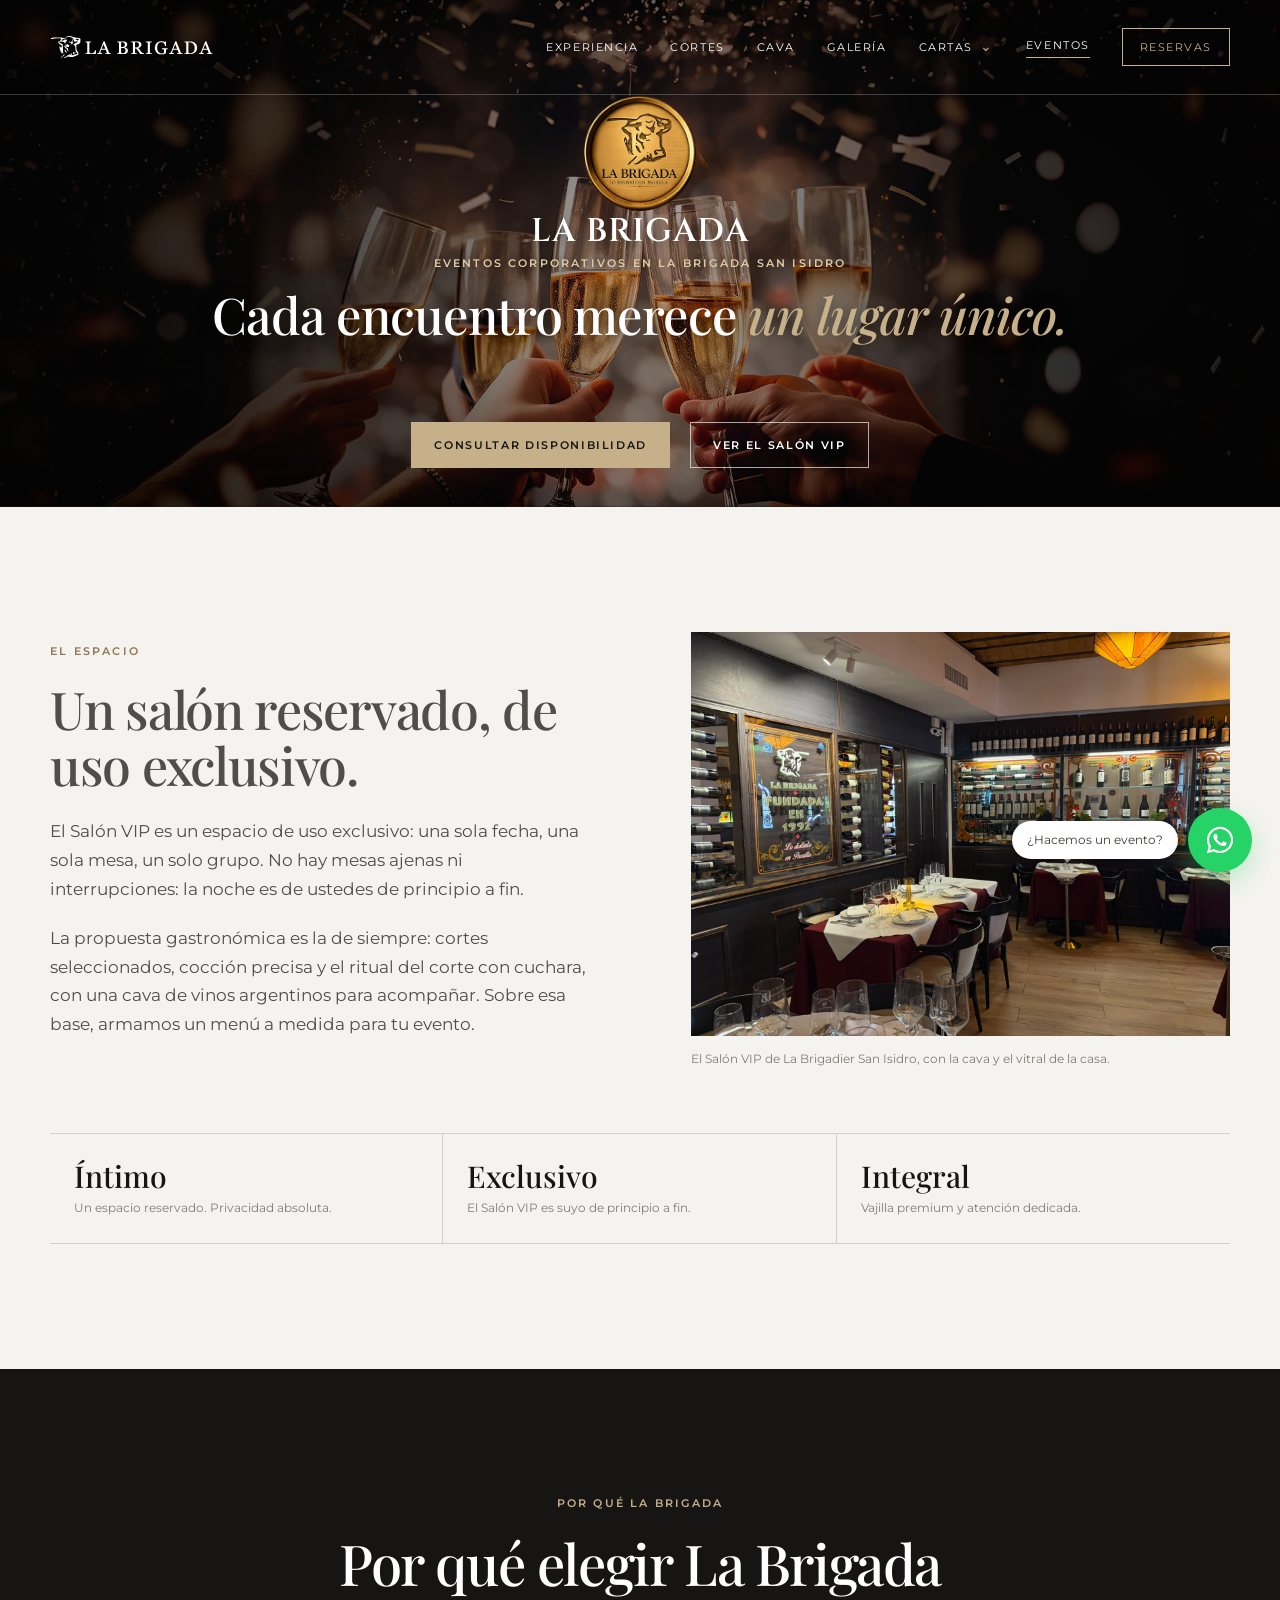
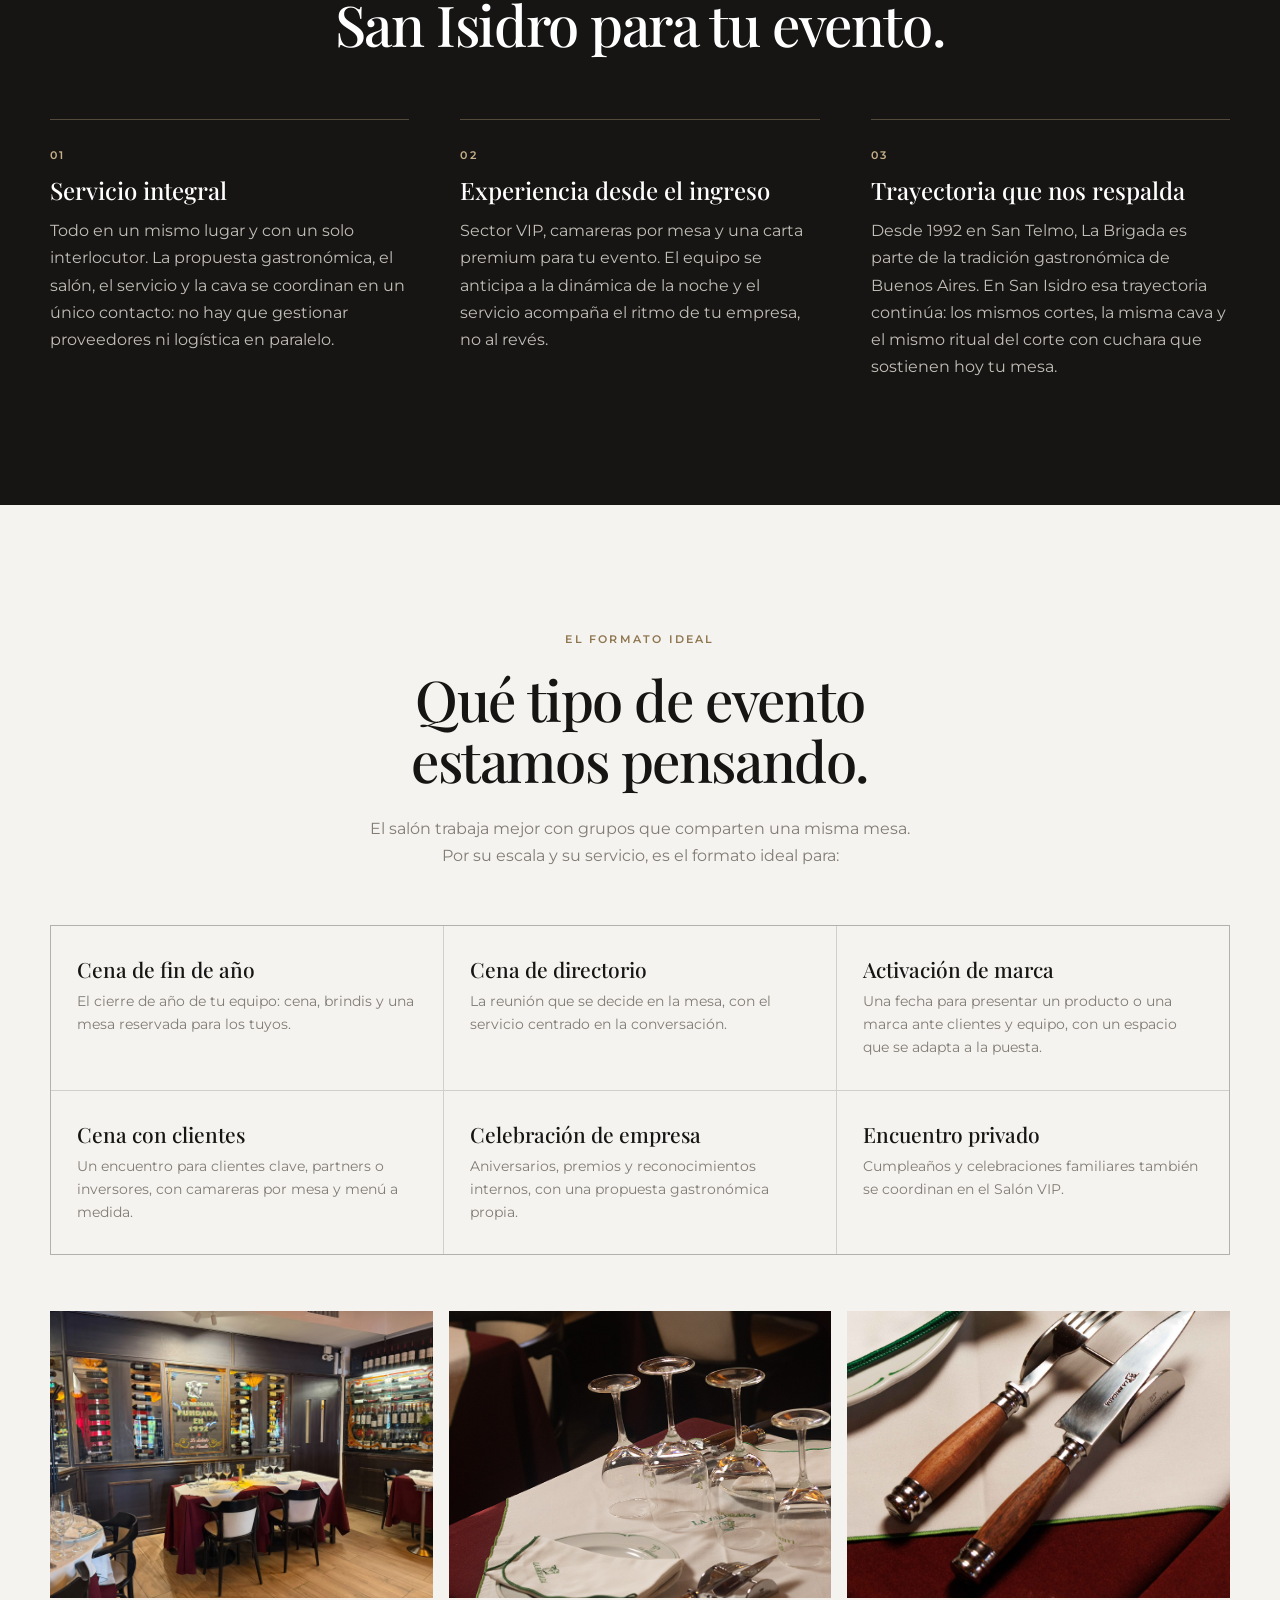
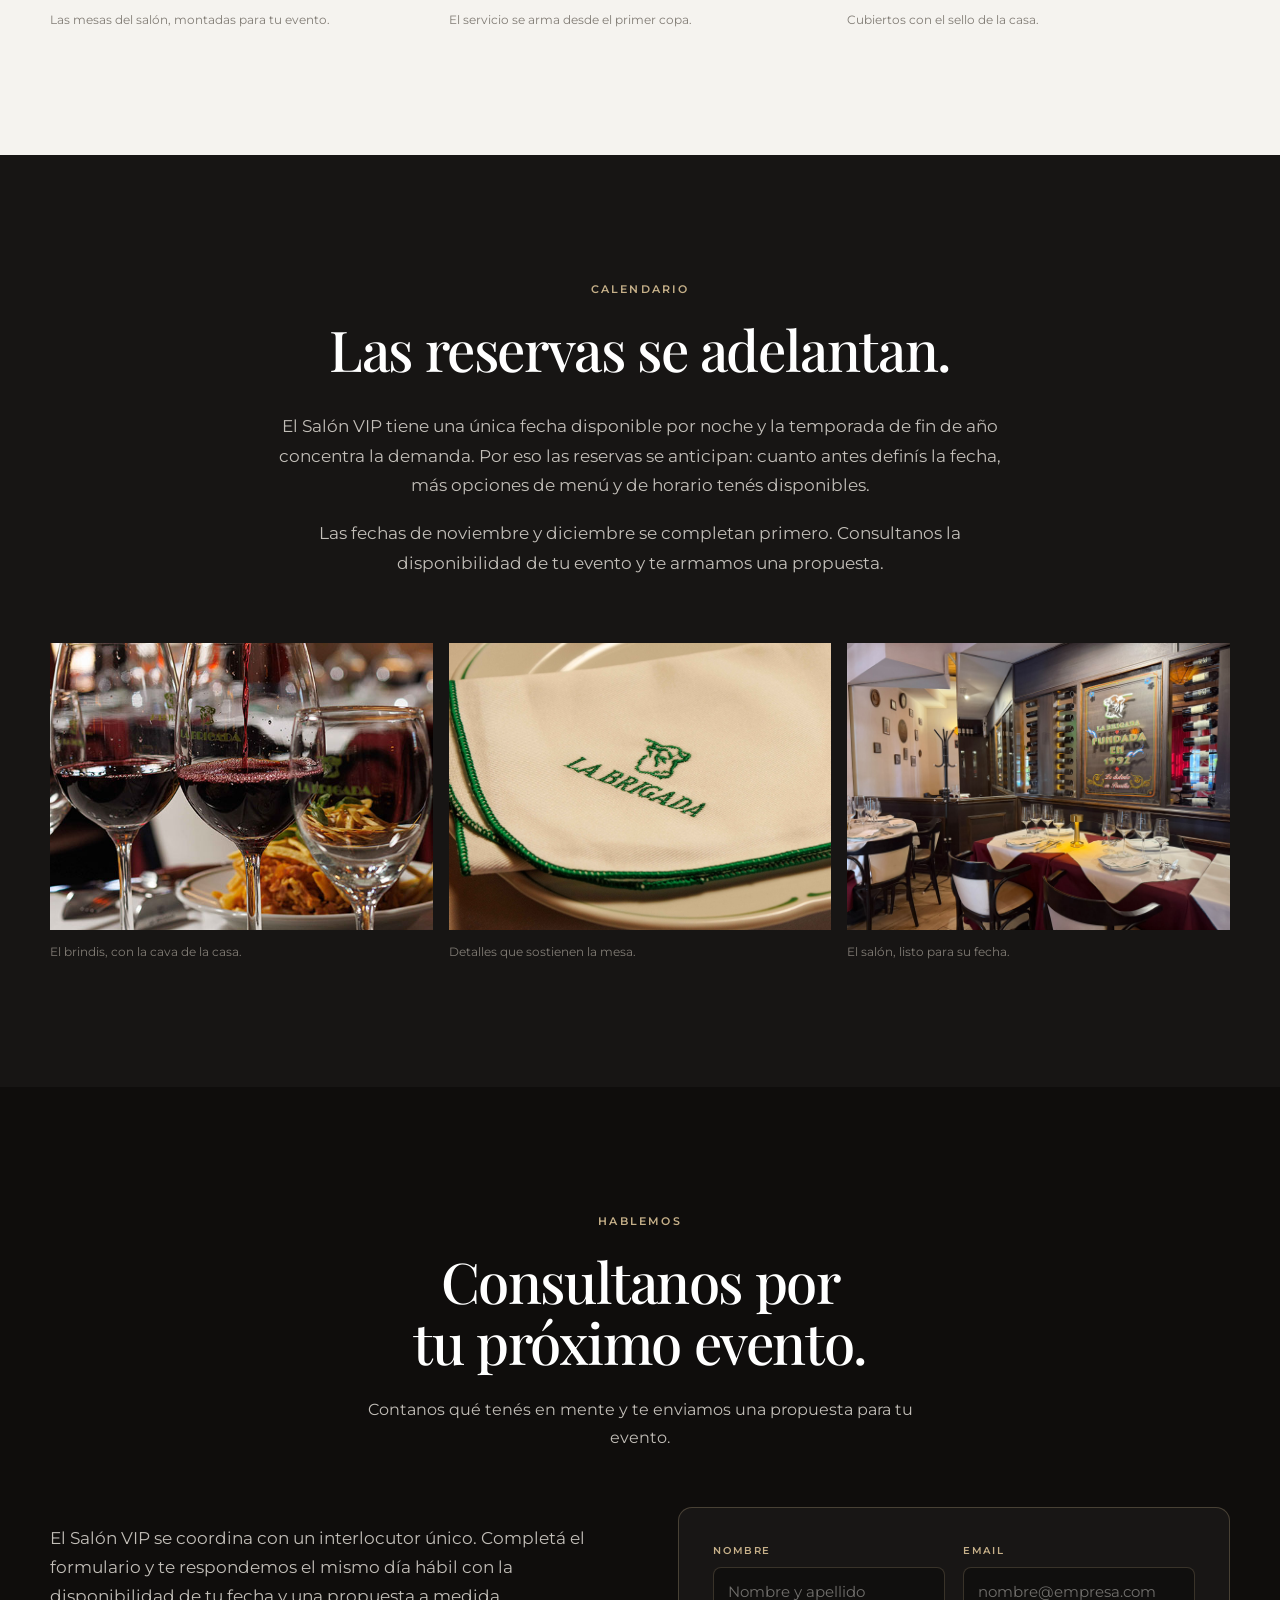
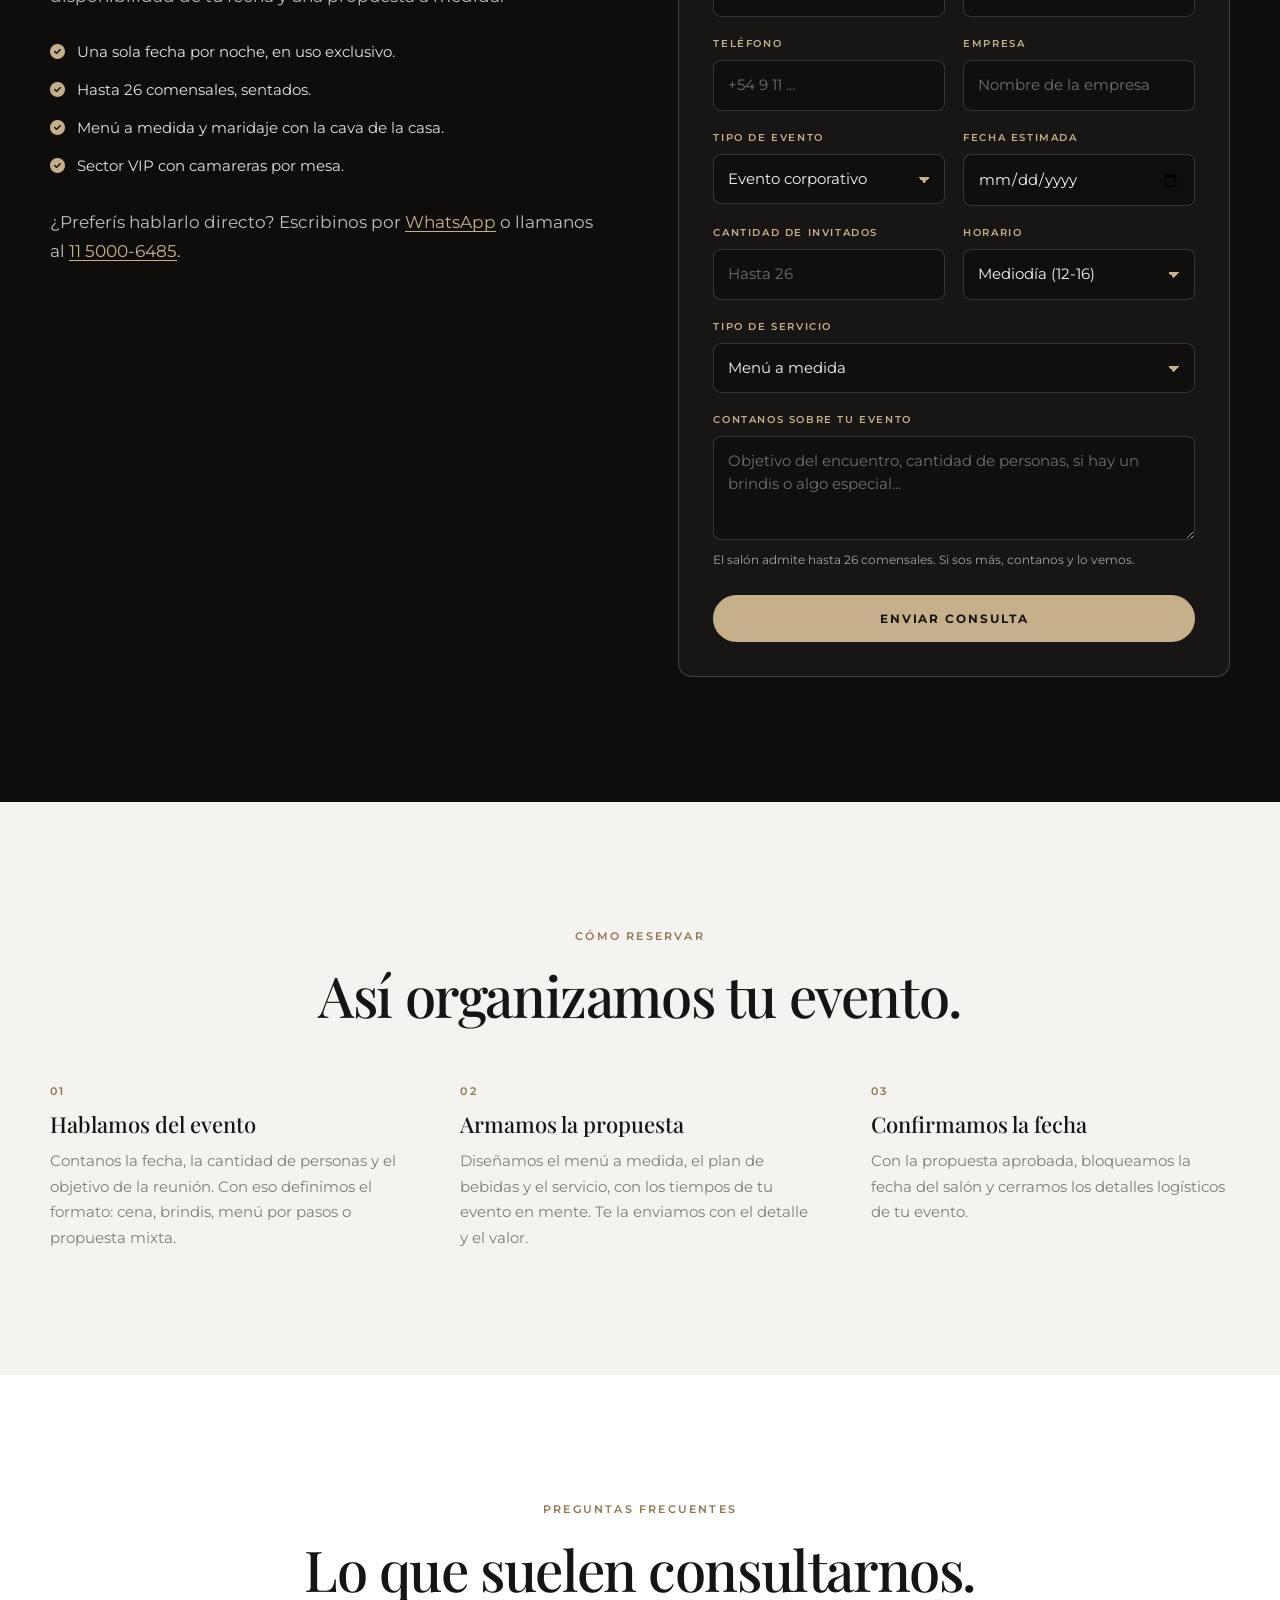
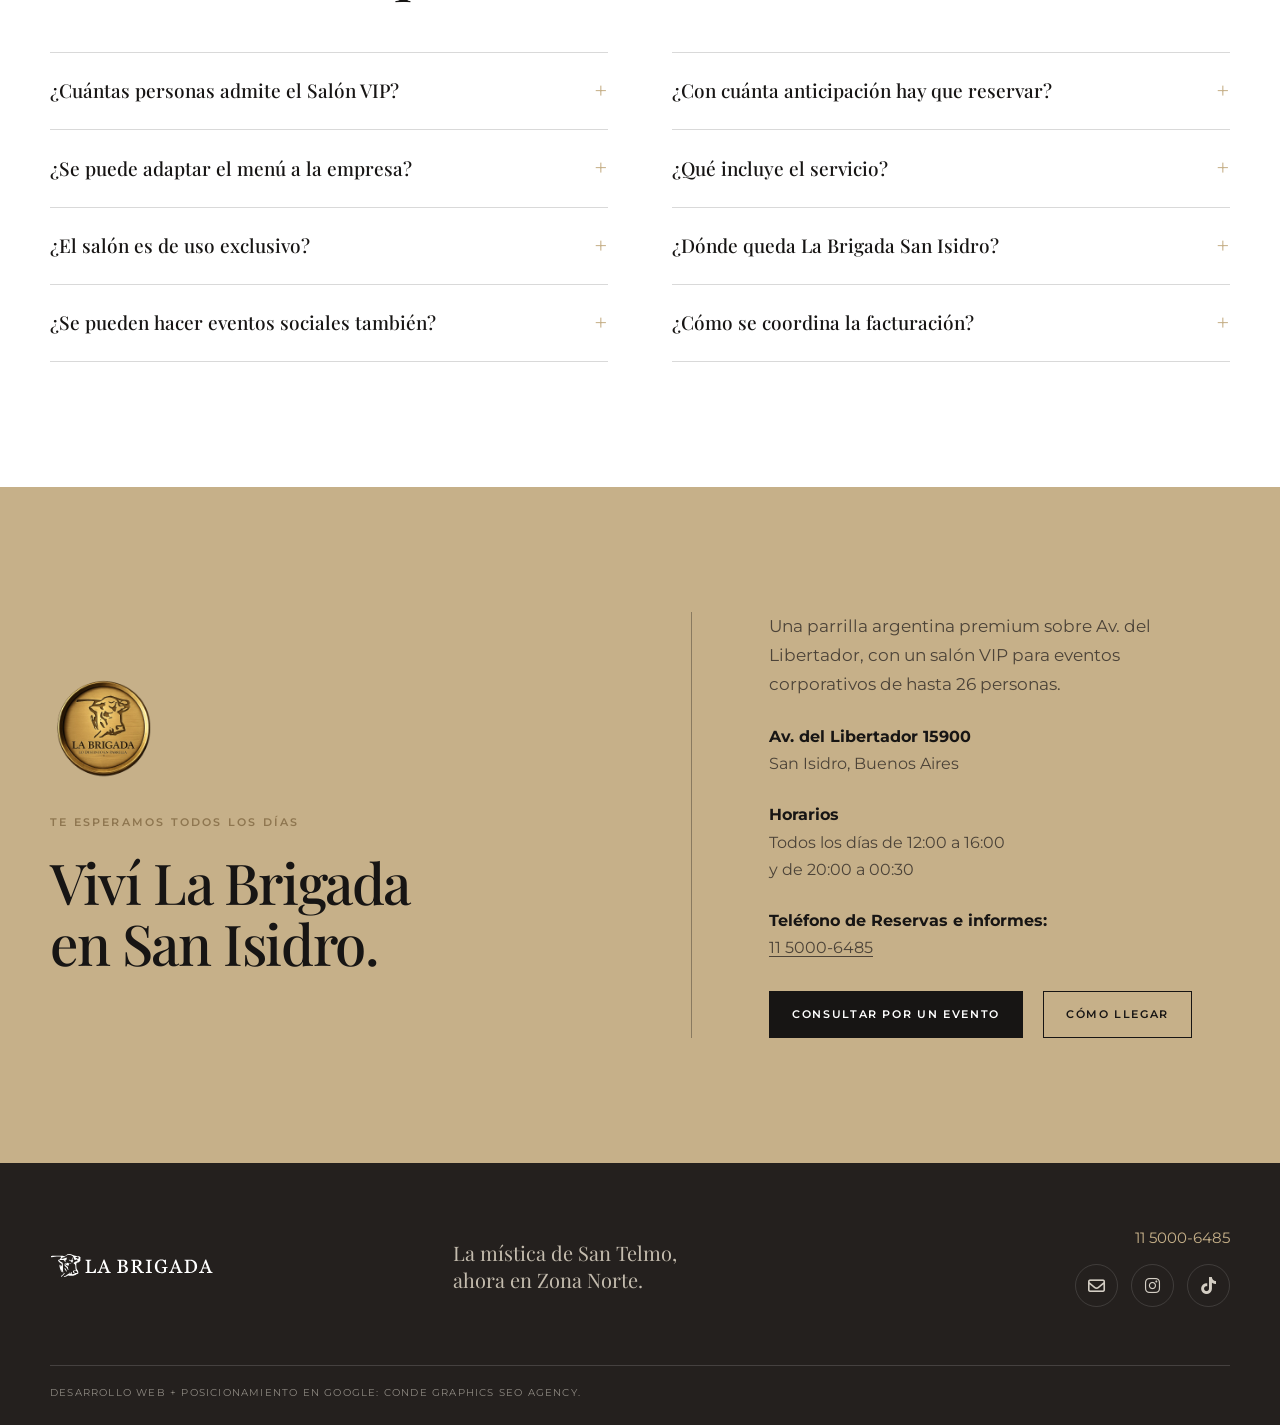
==== commit 9448de34: "copy(eventos): Activación de marca y quitar frase de WhatsApp Co-authored-by: Copilot App <223556219" ====
--- a/eventos/index.html
+++ b/eventos/index.html
@@ -376,10 +376,10 @@
         <div class="evt-formats">
           <div class="reveal"><h3>Cena de fin de año</h3><p>El cierre de año de tu equipo: cena, brindis y una mesa reservada para los tuyos.</p></div>
           <div class="reveal"><h3>Cena de directorio</h3><p>La reunión que se decide en la mesa, con el servicio centrado en la conversación.</p></div>
-          <div class="reveal"><h3>Lanzamiento o activación de marca</h3><p>Una fecha para presentar un producto o una marca ante clientes y equipo, con un espacio que se adapta a la puesta.</p></div>
+          <div class="reveal"><h3>Activación de marca</h3><p>Una fecha para presentar un producto o una marca ante clientes y equipo, con un espacio que se adapta a la puesta.</p></div>
           <div class="reveal"><h3>Cena con clientes</h3><p>Un encuentro para clientes clave, partners o inversores, con camareras por mesa y menú a medida.</p></div>
           <div class="reveal"><h3>Celebración de empresa</h3><p>Aniversarios, premios y reconocimientos internos, con una propuesta gastronómica propia.</p></div>
-          <div class="reveal"><h3>Encuentro privado</h3><p>Cumpleaños y celebraciones familiares también se coordinan en el Salón VIP. Para esas consultas, escribinos por WhatsApp.</p></div>
+          <div class="reveal"><h3>Encuentro privado</h3><p>Cumpleaños y celebraciones familiares también se coordinan en el Salón VIP.</p></div>
         </div>
 
         <div class="evt-gallery">
@@ -471,7 +471,7 @@
                 <select name="tipo_evento">
                   <option>Evento corporativo</option>
                   <option>Cena de fin de año</option>
-                  <option>Lanzamiento o activación de marca</option>
+                  <option>Activación de marca</option>
                   <option>Reunión de directorio</option>
                   <option>Cena con clientes</option>
                   <option>Cumpleaños o evento privado</option>
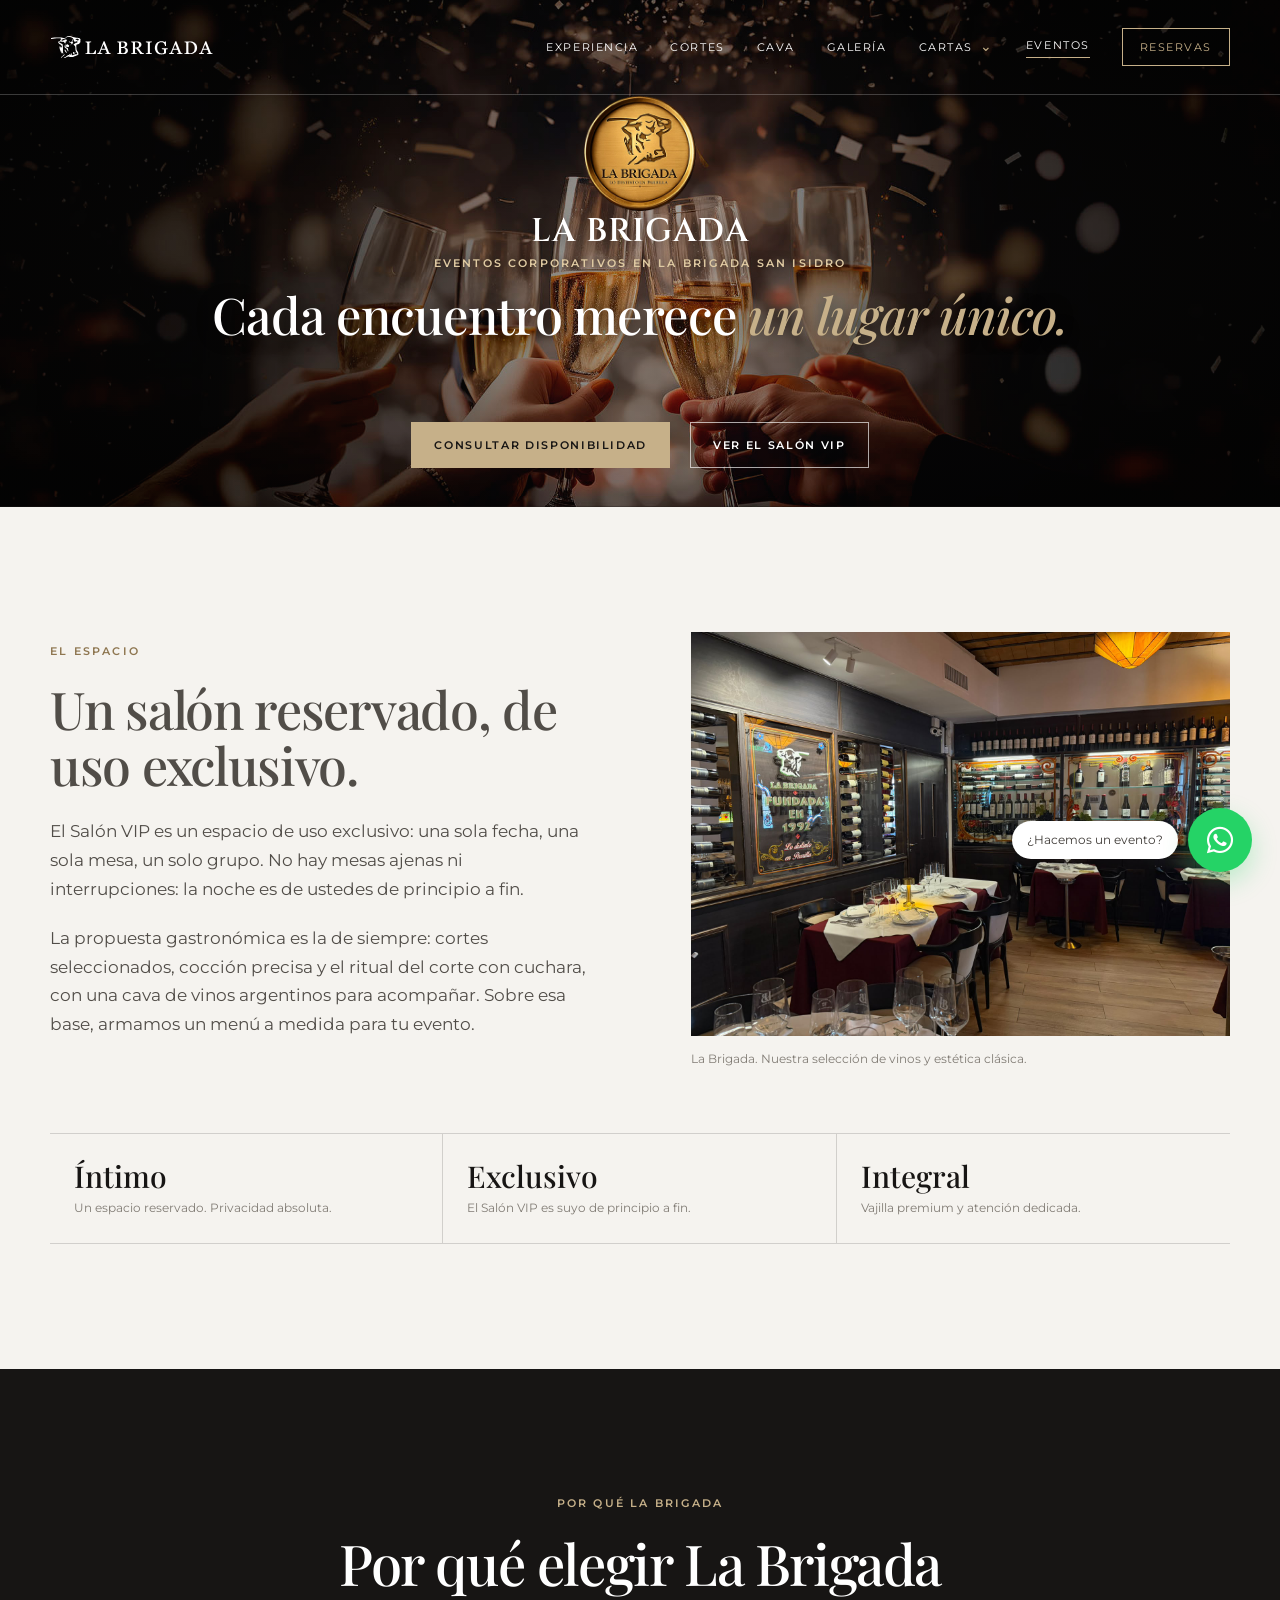
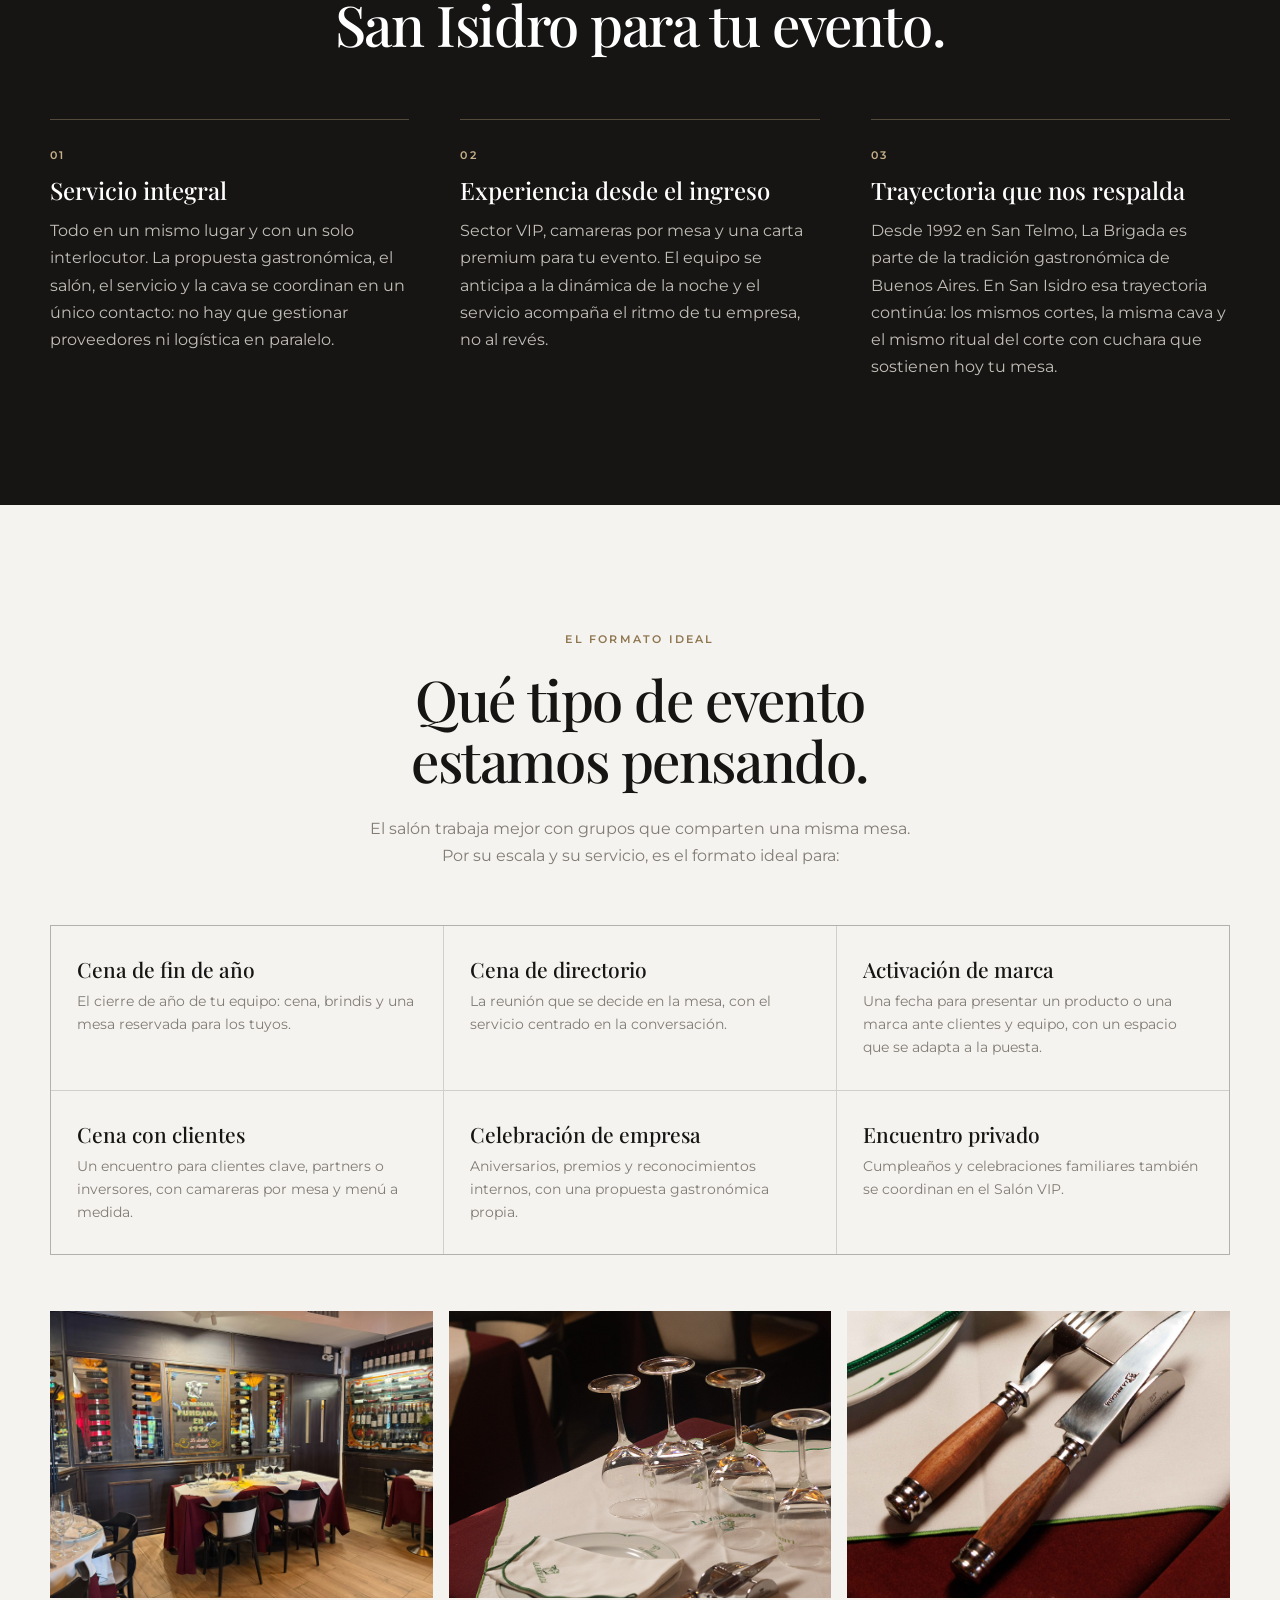
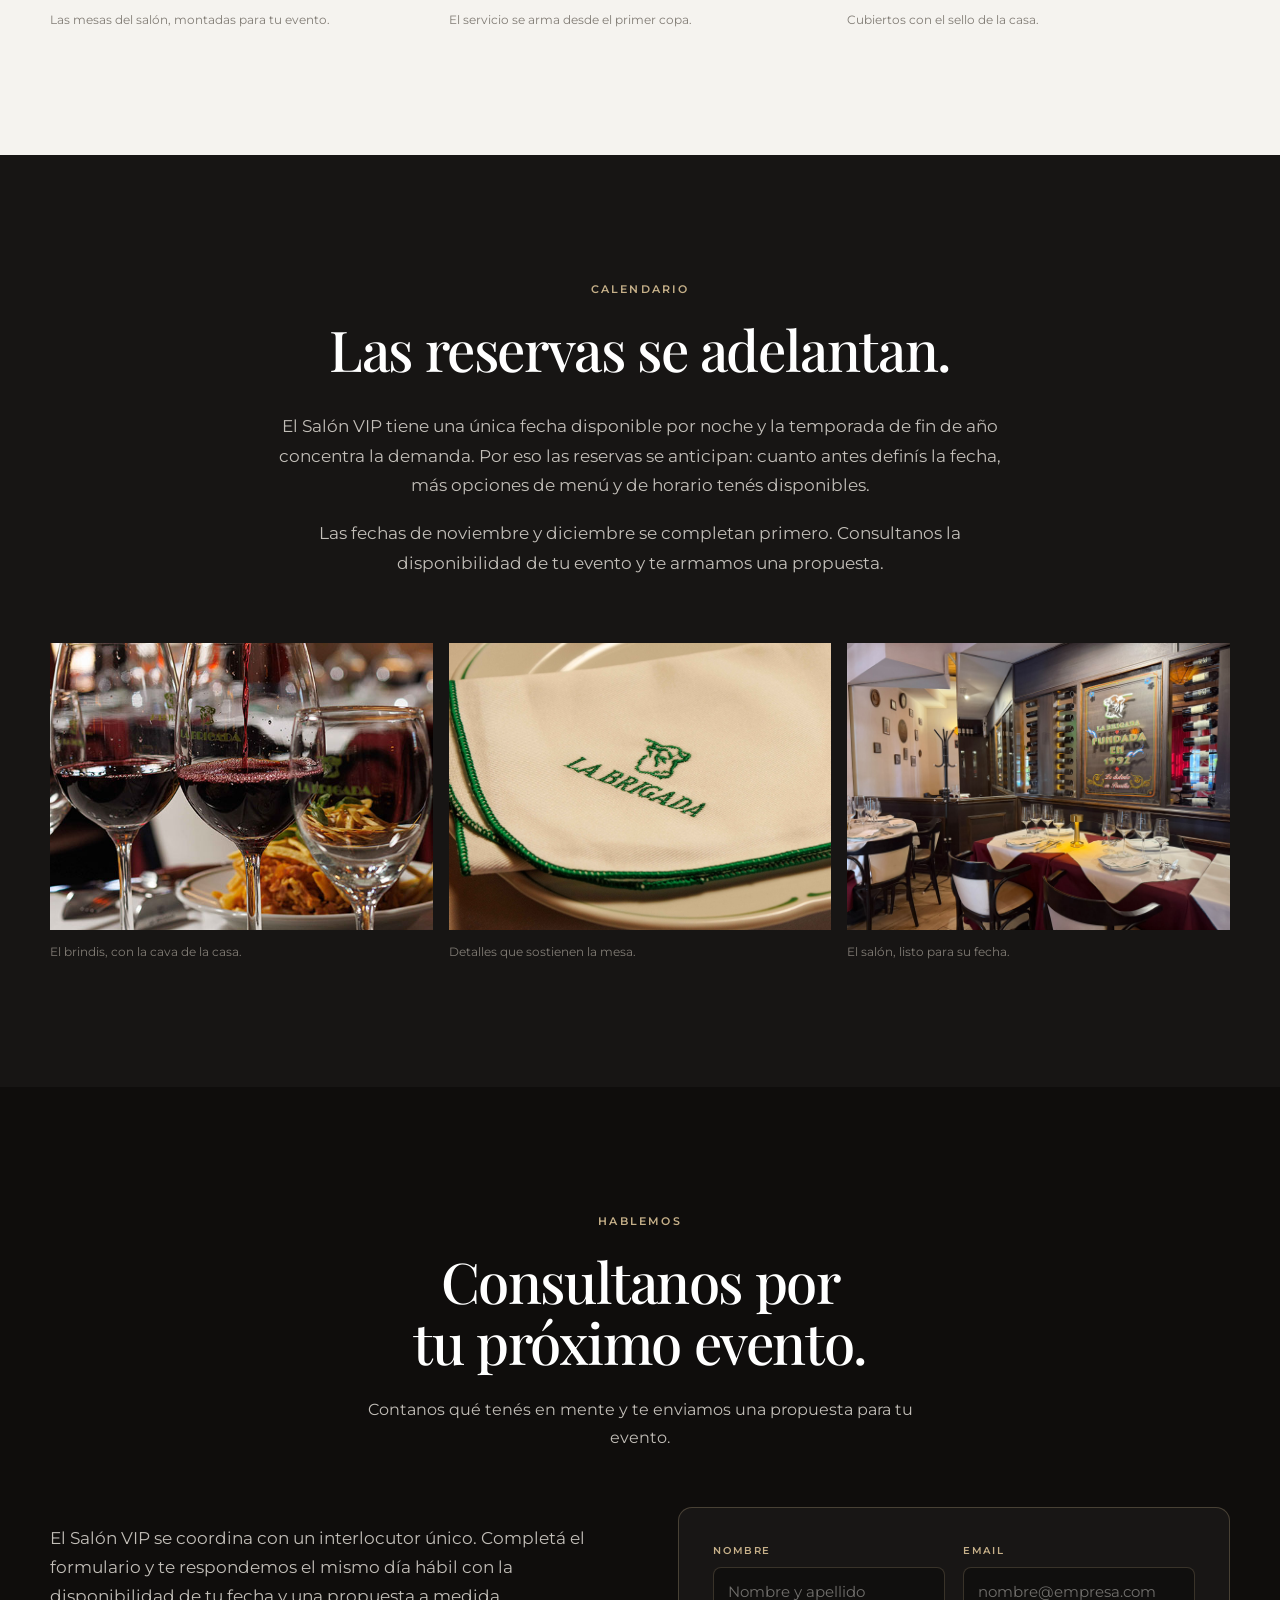
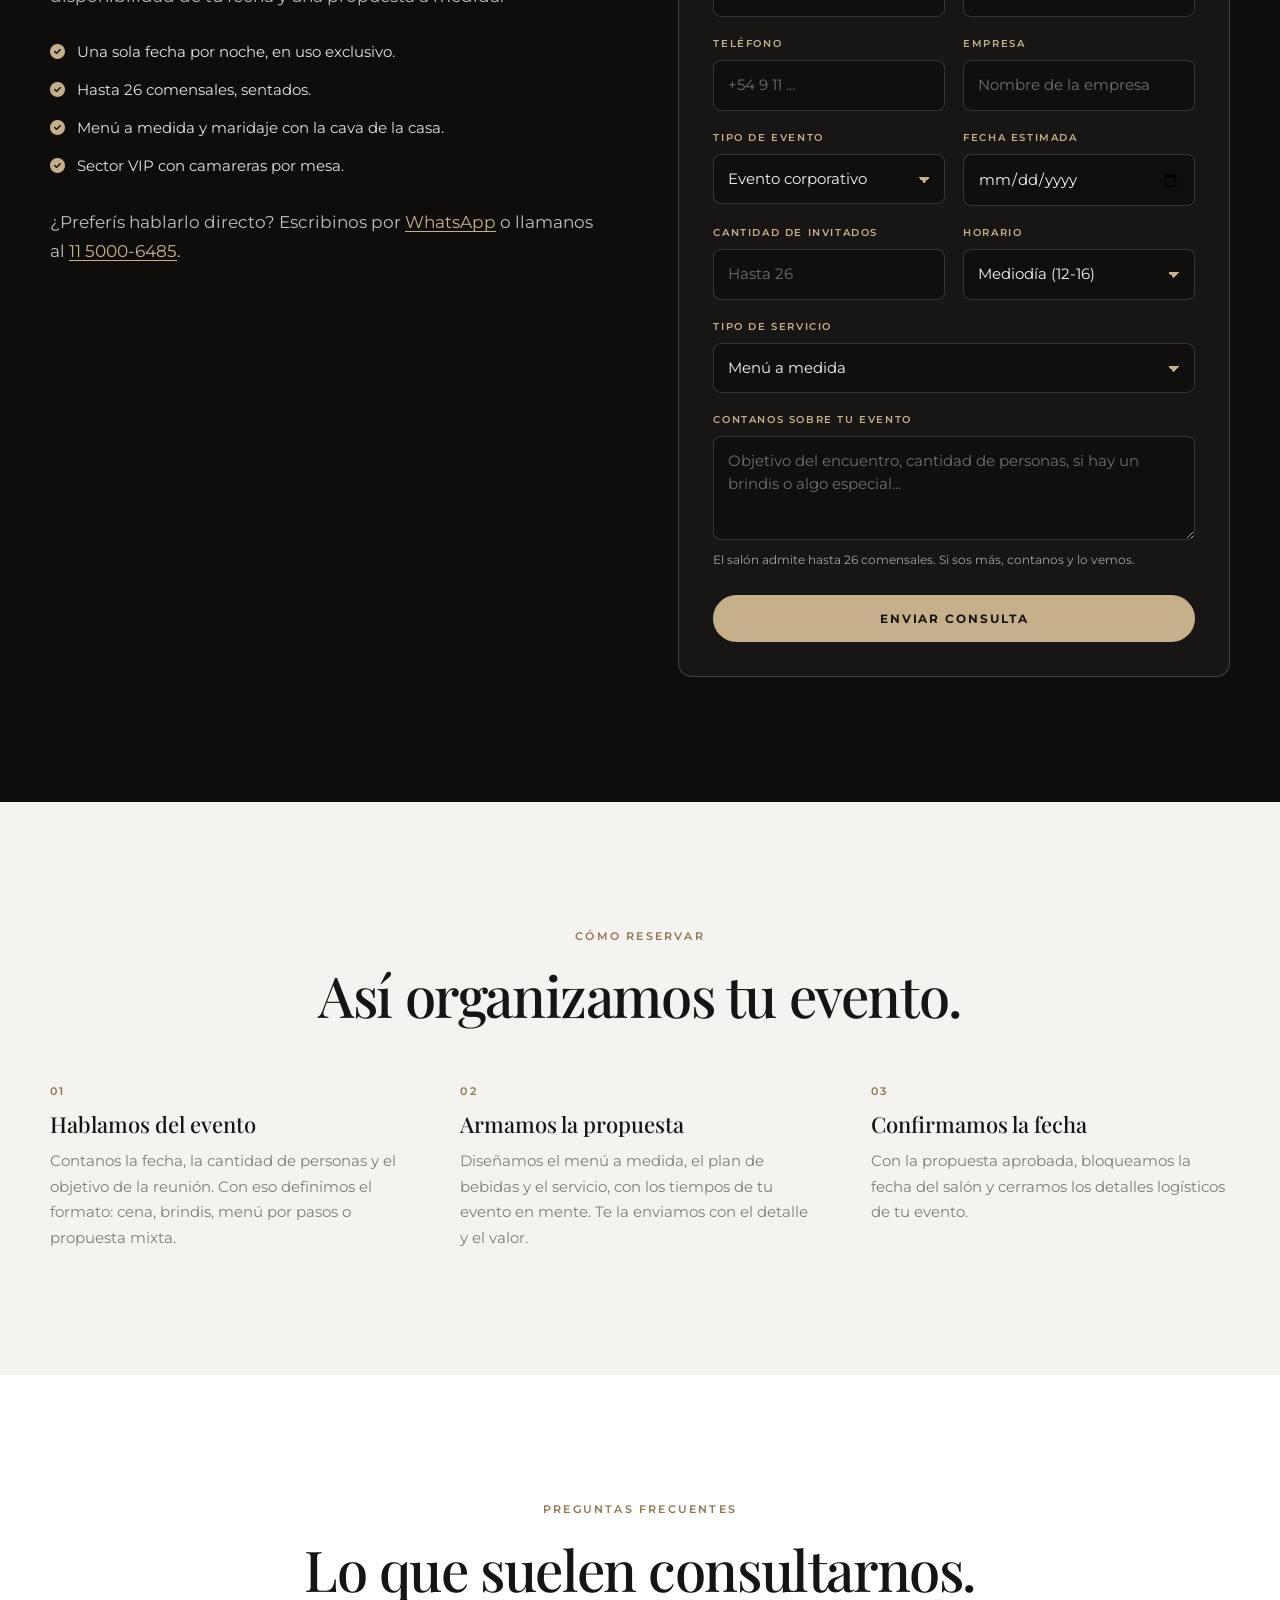
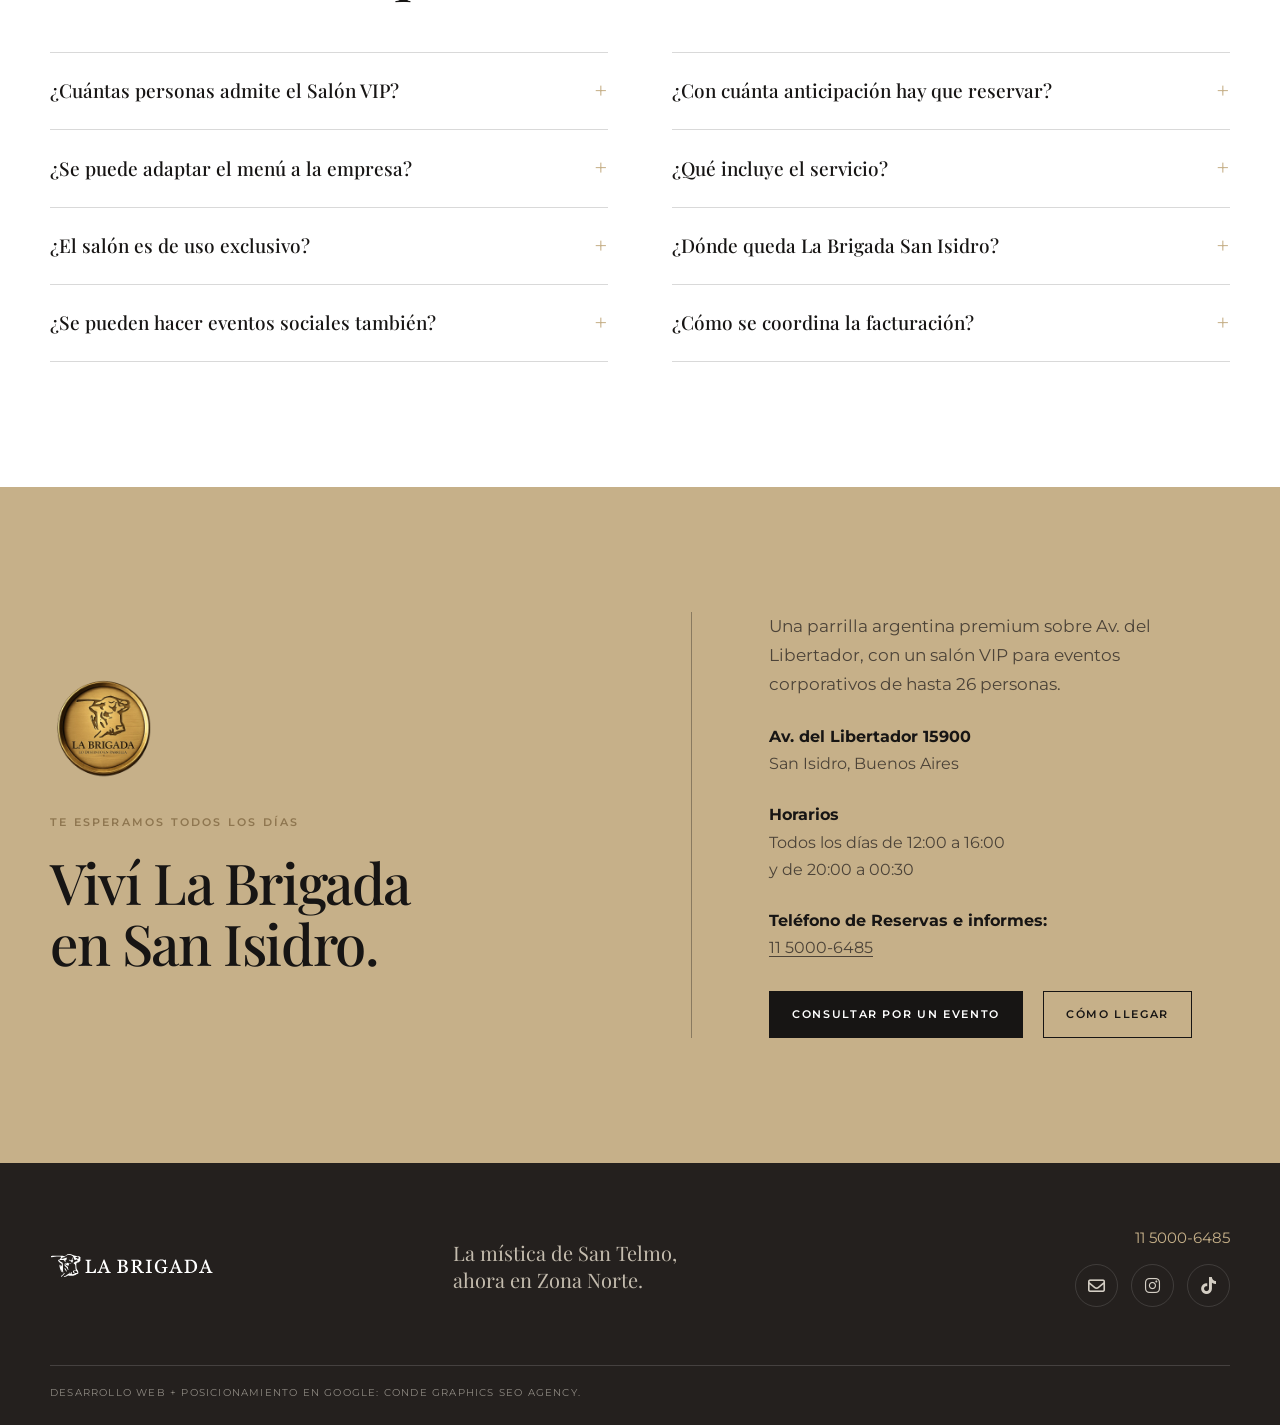
==== commit 999c94f1: "Update eventos salon caption Co-authored-by: Copilot App <223556219+Copilot@users.noreply.github.com" ====
--- a/eventos/index.html
+++ b/eventos/index.html
@@ -326,7 +326,7 @@
           </div>
           <figure class="evt-salon-media reveal">
             <img src="img/9.jpeg" alt="Salón VIP de La Brigada San Isidro con el vitral de la casa, la cava y las mesas preparadas para un evento" width="1600" height="1200" loading="lazy">
-            <figcaption>El Salón VIP de La Brigadier San Isidro, con la cava y el vitral de la casa.</figcaption>
+            <figcaption>La Brigada. Nuestra selección de vinos y estética clásica.</figcaption>
           </figure>
         </div>
 
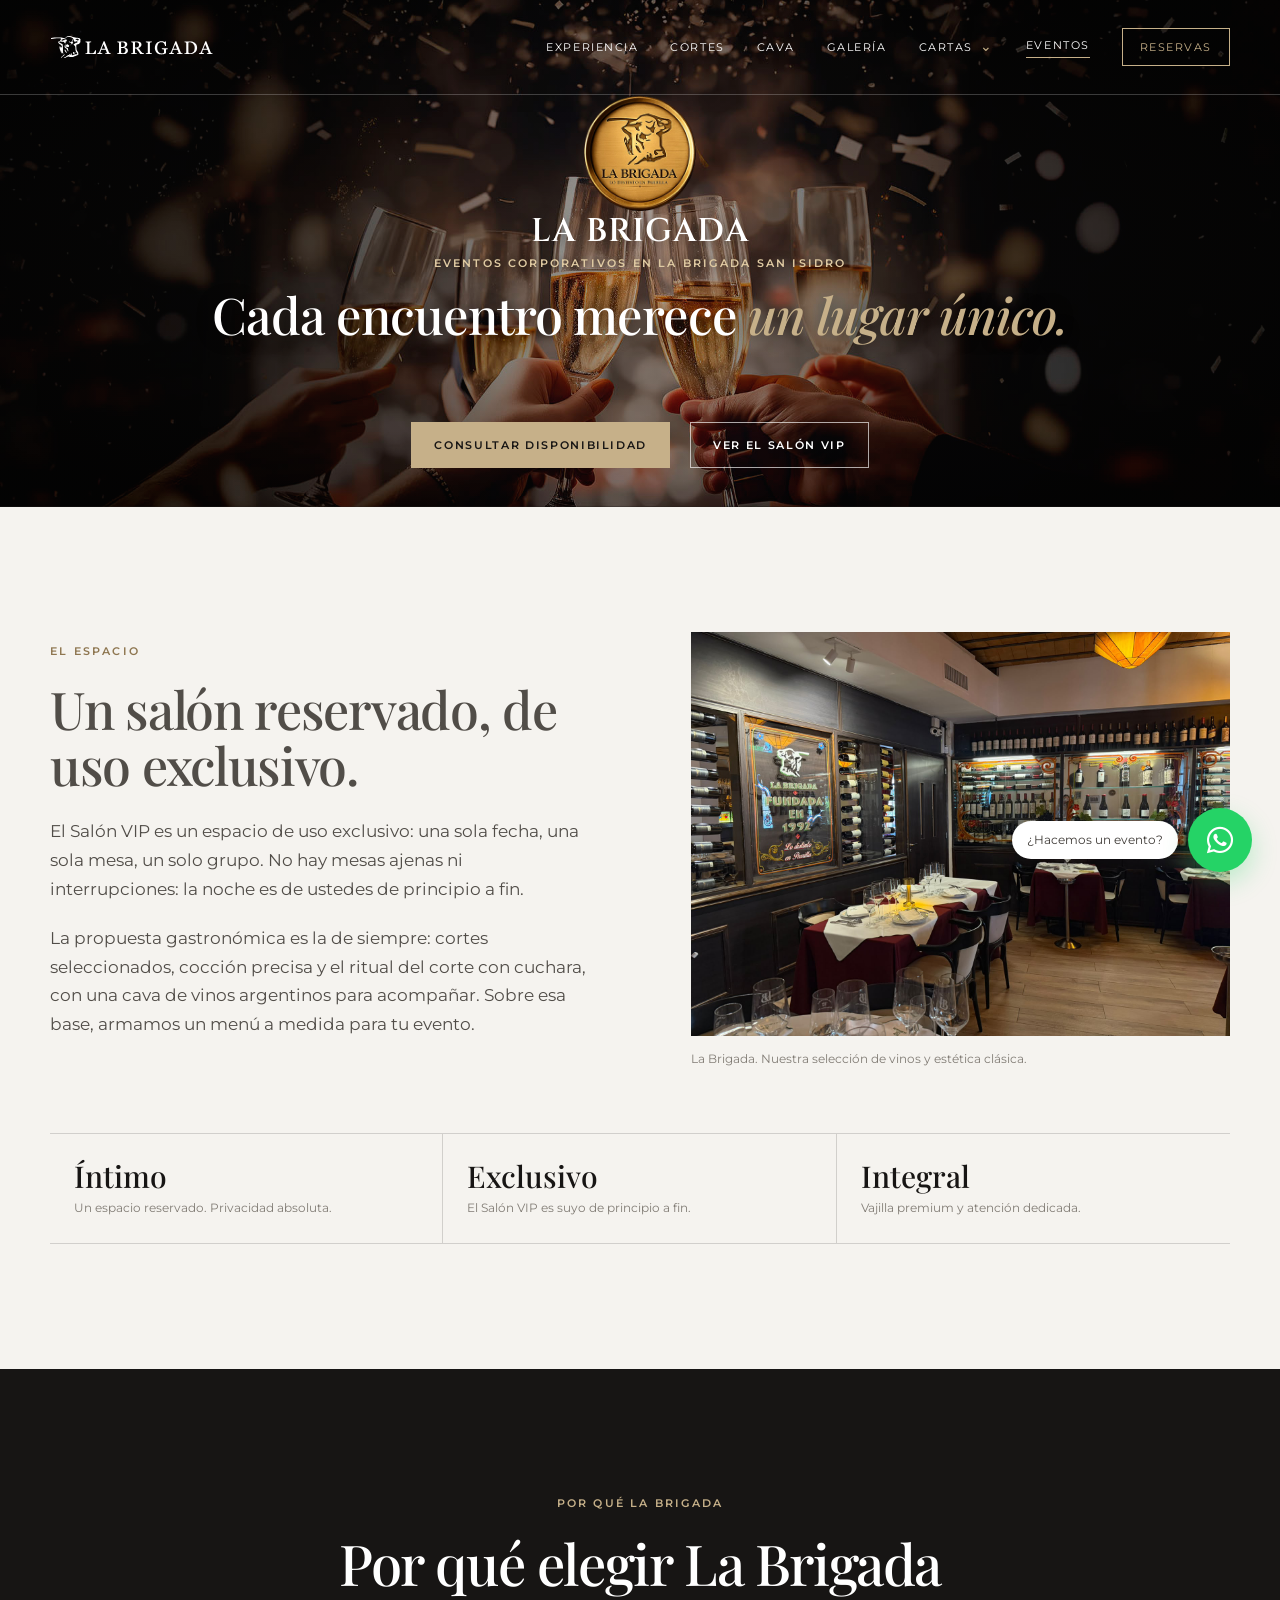
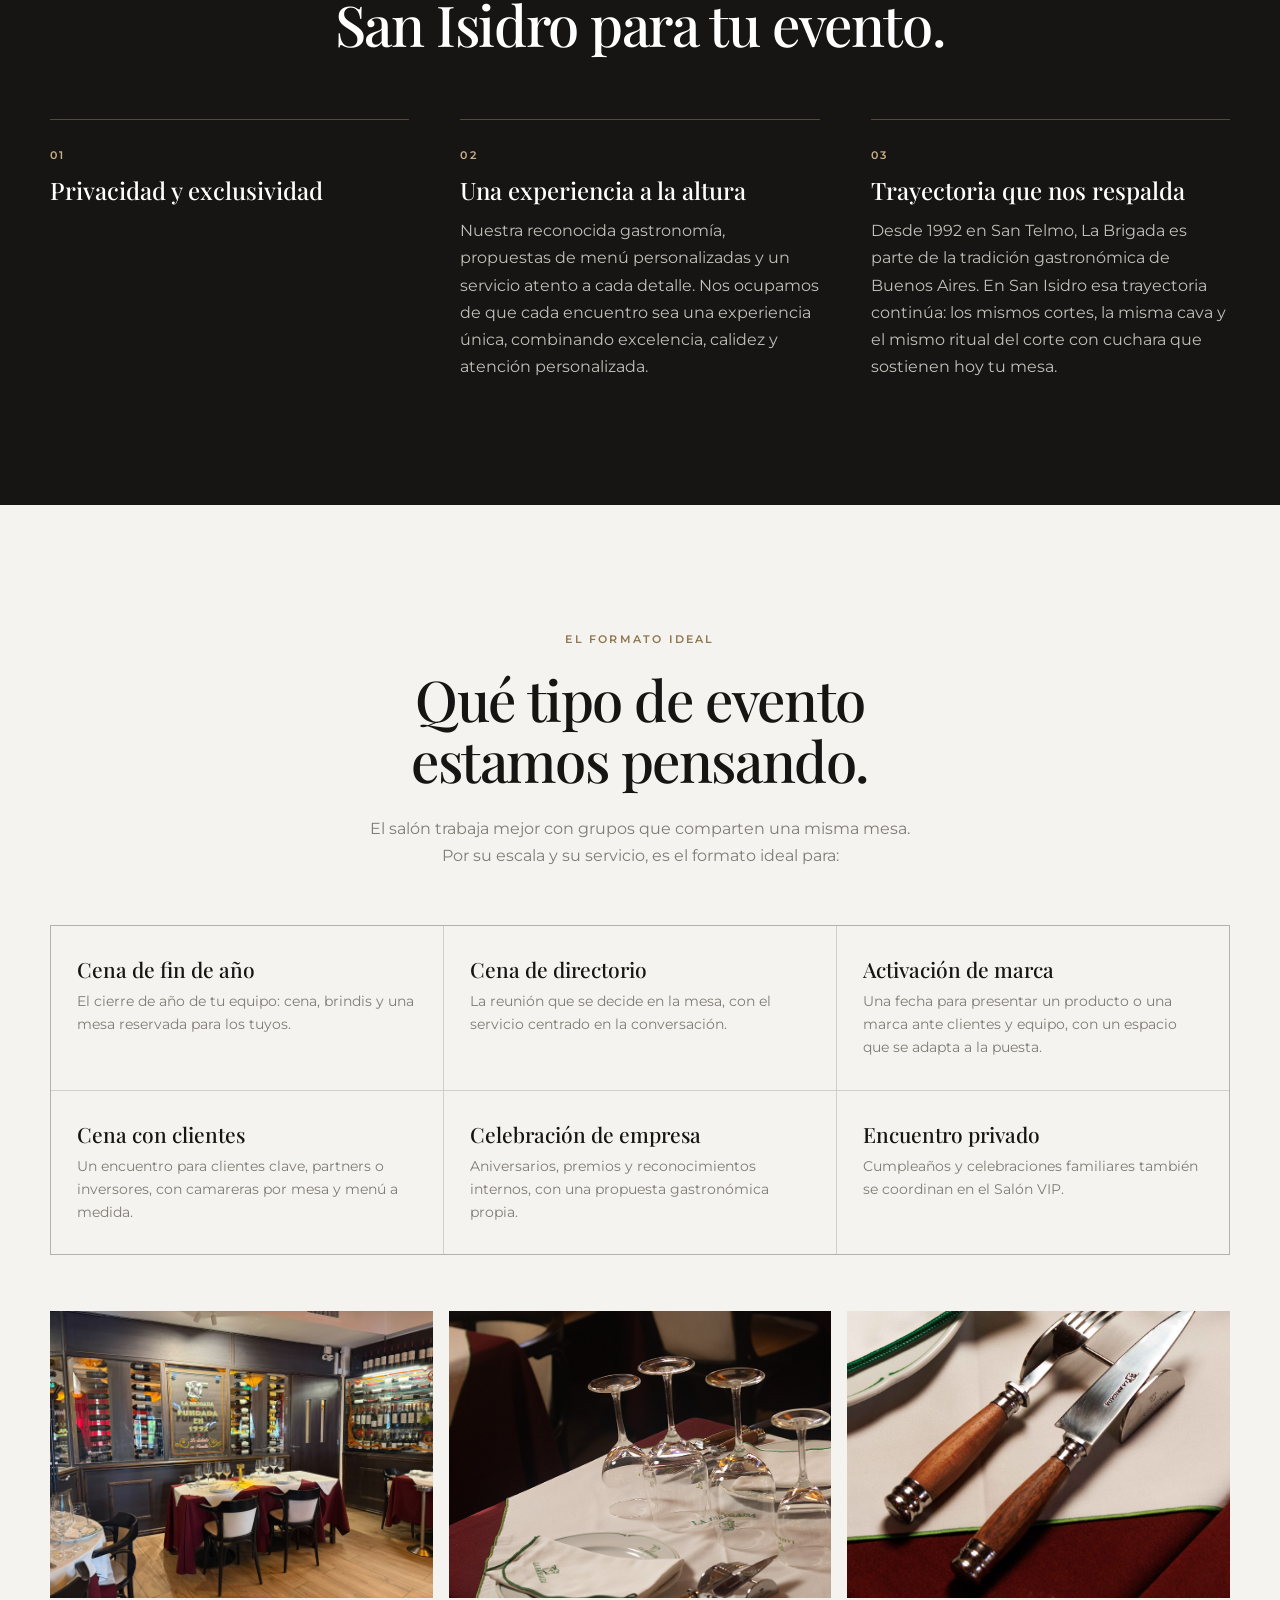
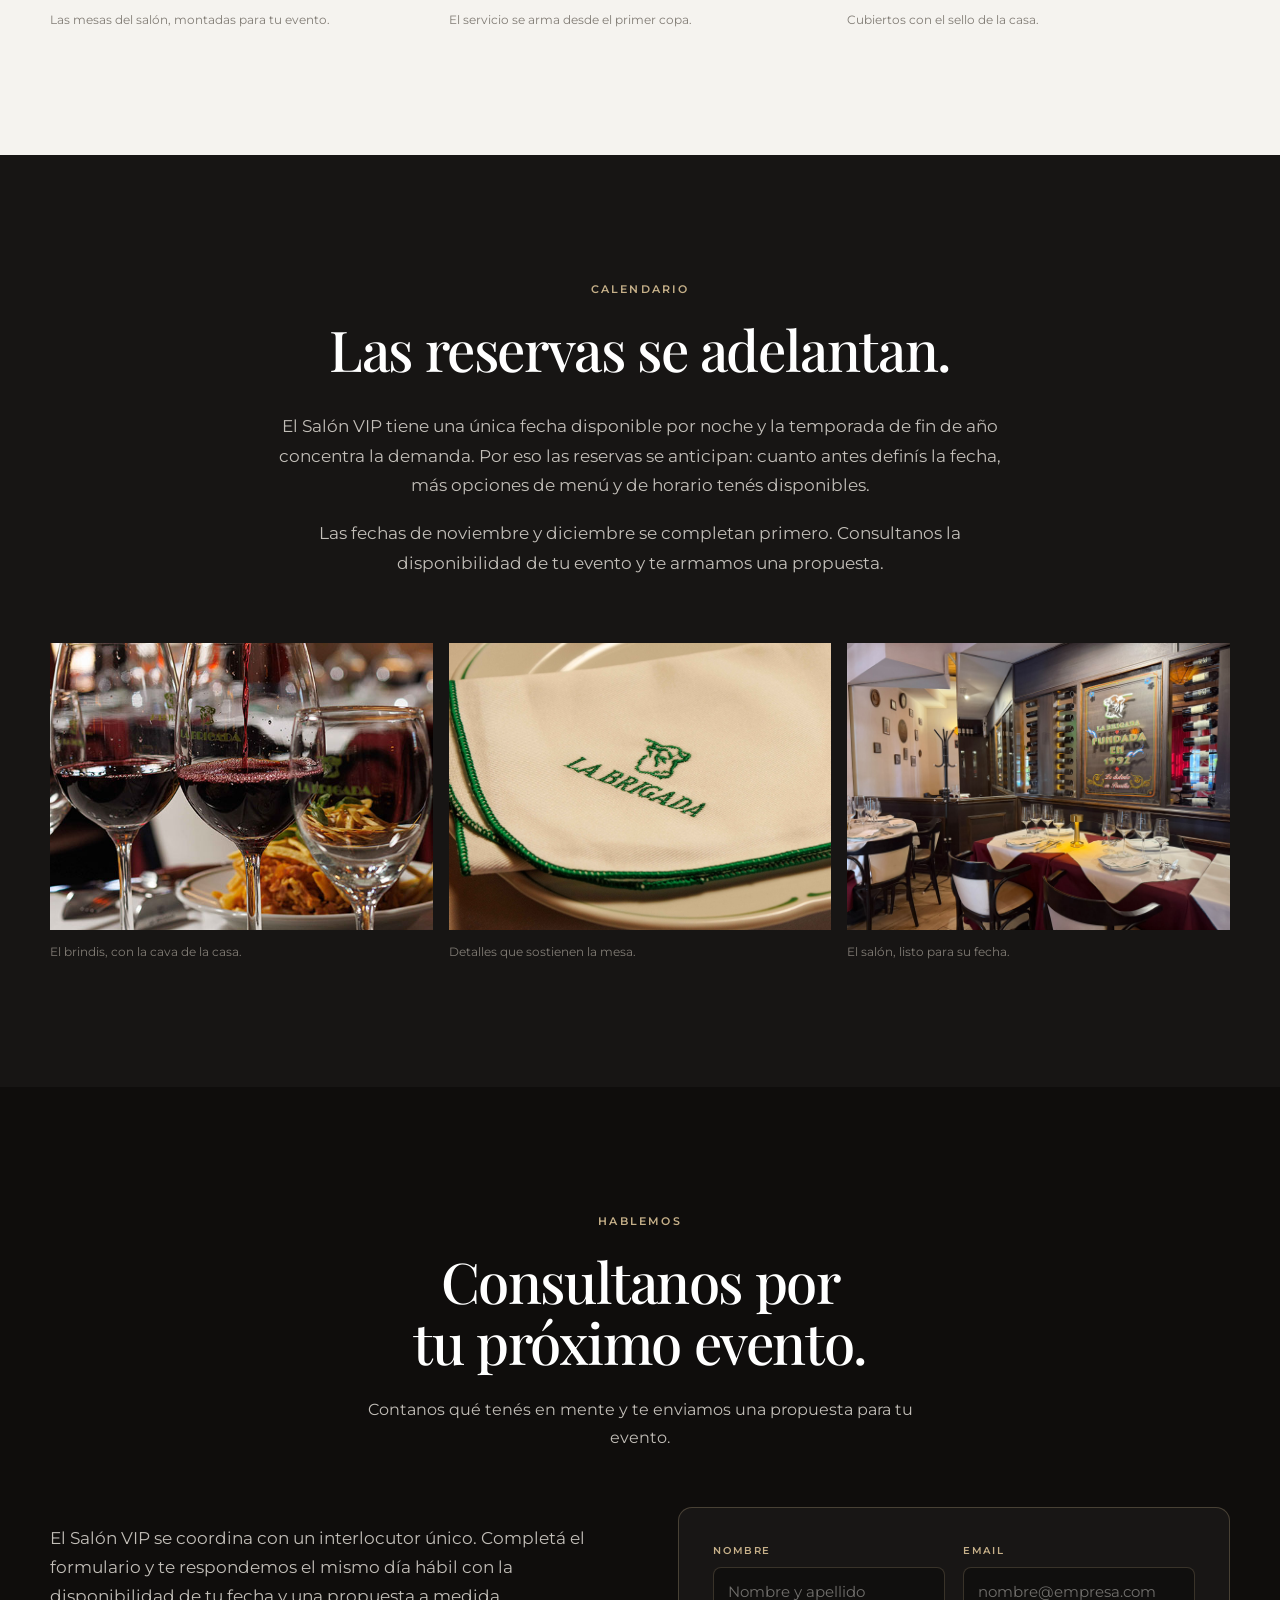
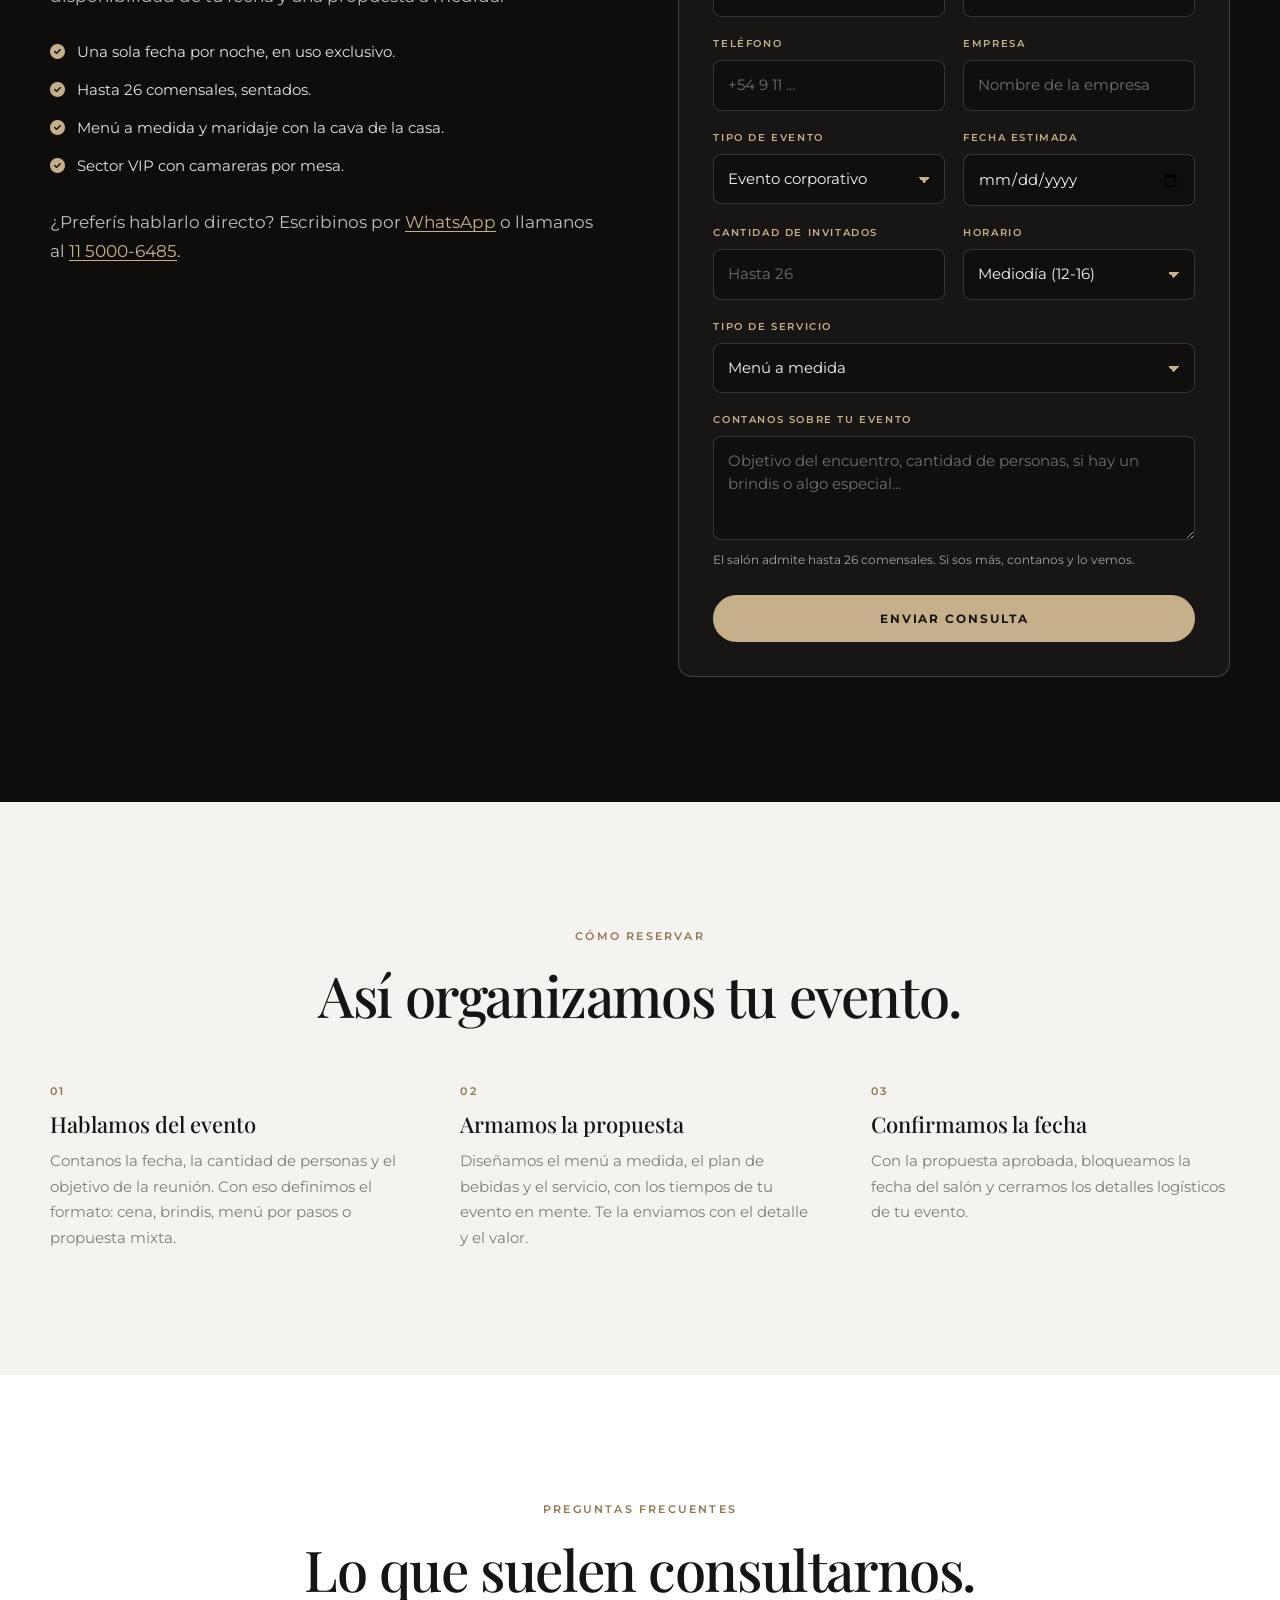
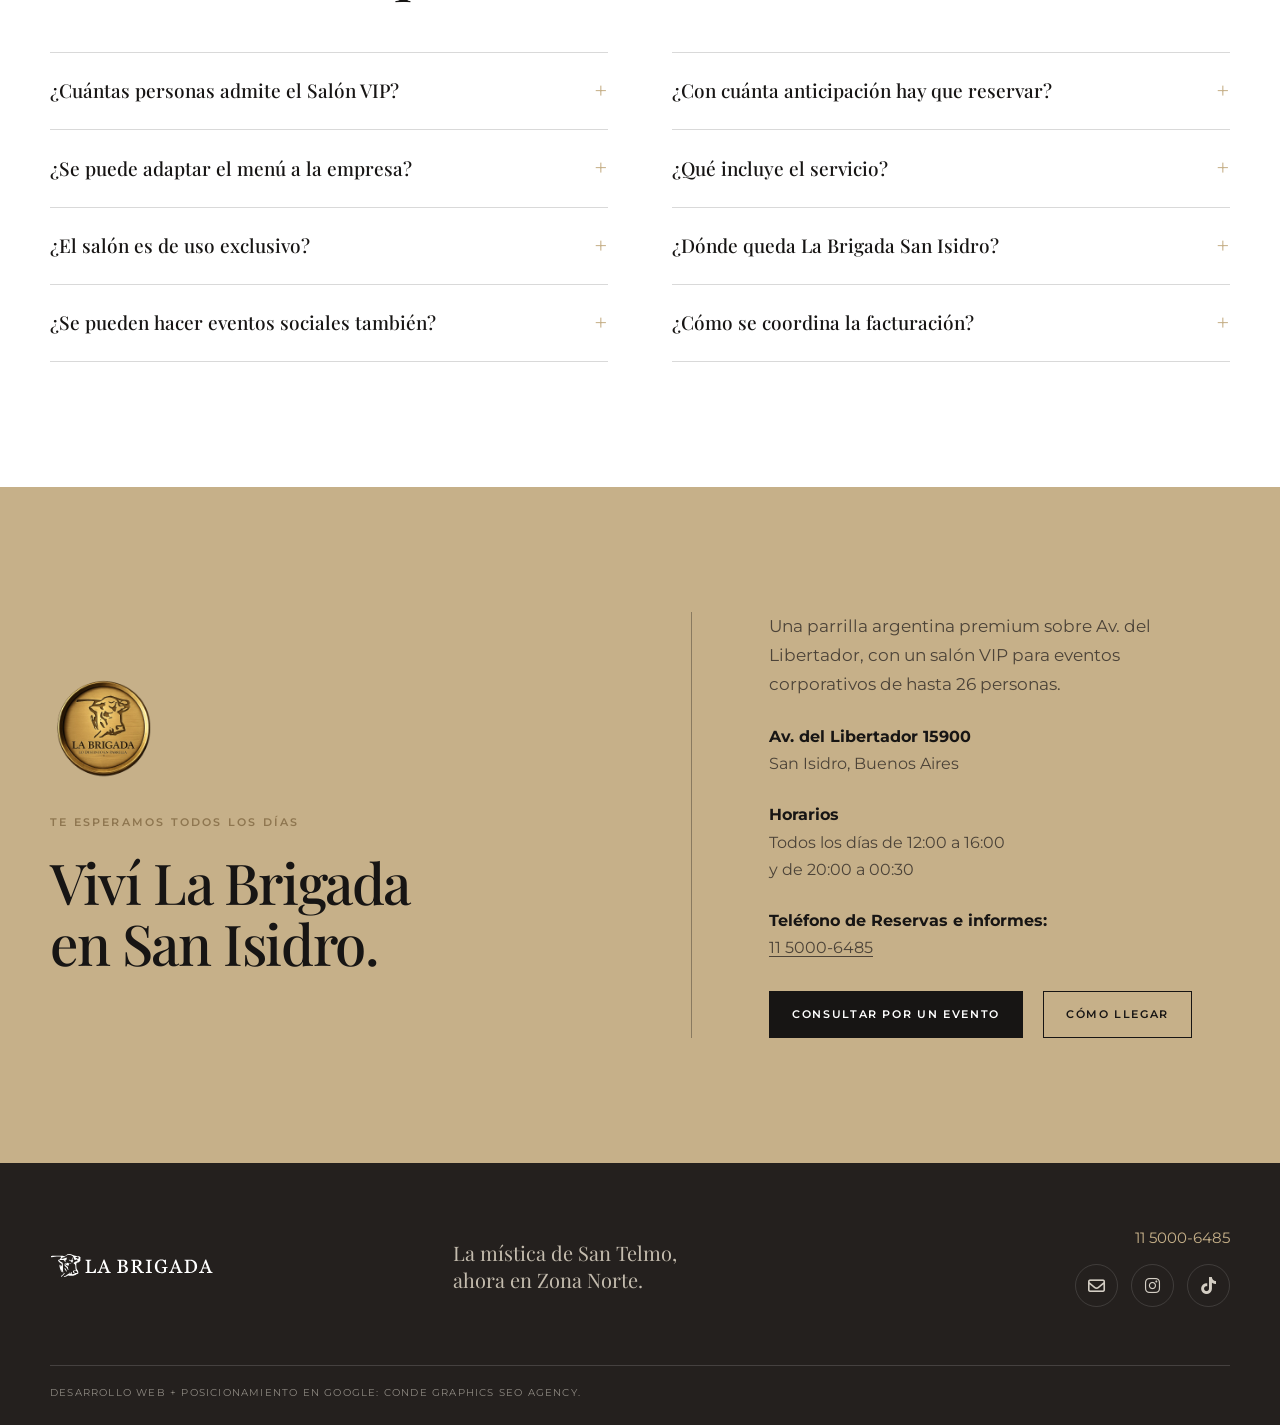
==== commit e31be77c: "copy(eventos): nuevos textos de diferenciales y epigrafe del salon Co-authored-by: Copilot App <2235" ====
--- a/eventos/index.html
+++ b/eventos/index.html
@@ -348,13 +348,12 @@
         <div class="evt-diff">
           <article class="reveal">
             <span>01</span>
-            <h3>Servicio integral</h3>
-            <p>Todo en un mismo lugar y con un solo interlocutor. La propuesta gastronómica, el salón, el servicio y la cava se coordinan en un único contacto: no hay que gestionar proveedores ni logística en paralelo.</p>
+            <h3>Privacidad y exclusividad</h3>
           </article>
           <article class="reveal">
             <span>02</span>
-            <h3>Experiencia desde el ingreso</h3>
-            <p>Sector VIP, camareras por mesa y una carta premium para tu evento. El equipo se anticipa a la dinámica de la noche y el servicio acompaña el ritmo de tu empresa, no al revés.</p>
+            <h3>Una experiencia a la altura</h3>
+            <p>Nuestra reconocida gastronomía, propuestas de menú personalizadas y un servicio atento a cada detalle. Nos ocupamos de que cada encuentro sea una experiencia única, combinando excelencia, calidez y atención personalizada.</p>
           </article>
           <article class="reveal">
             <span>03</span>
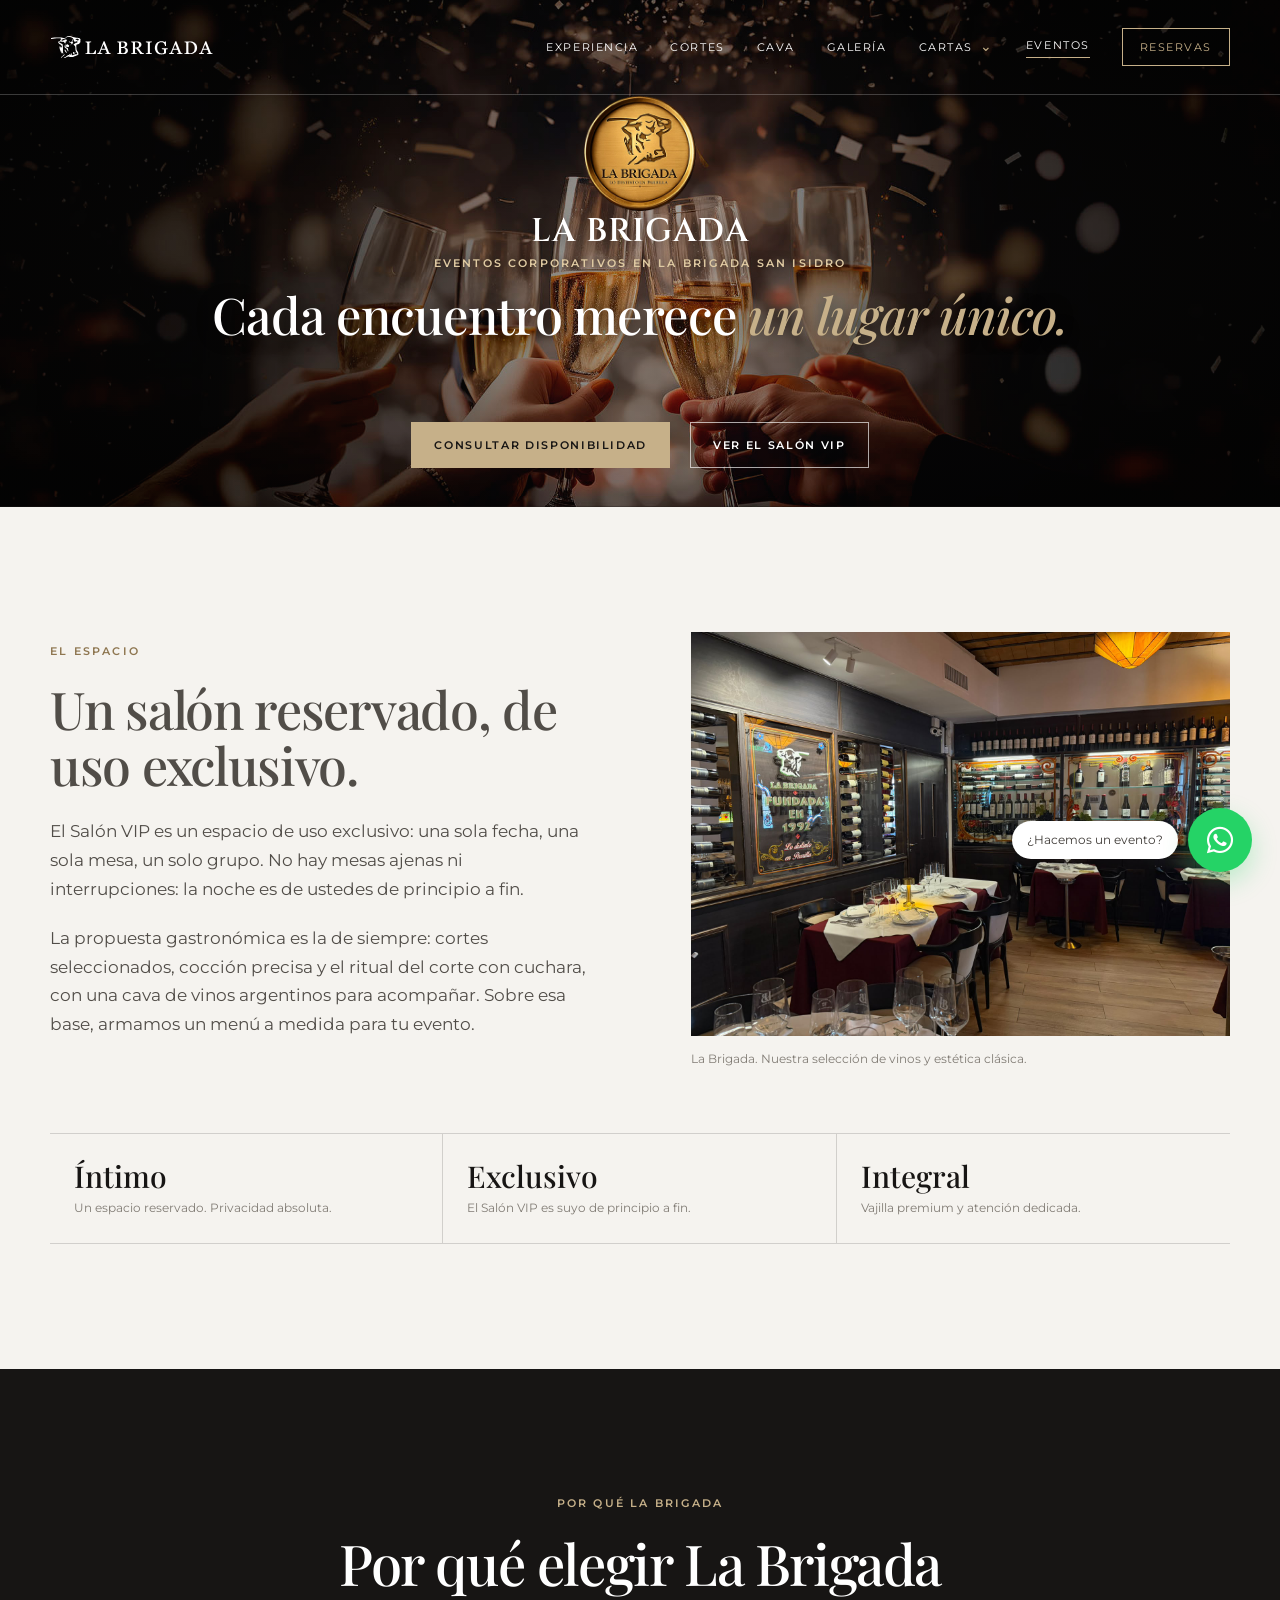
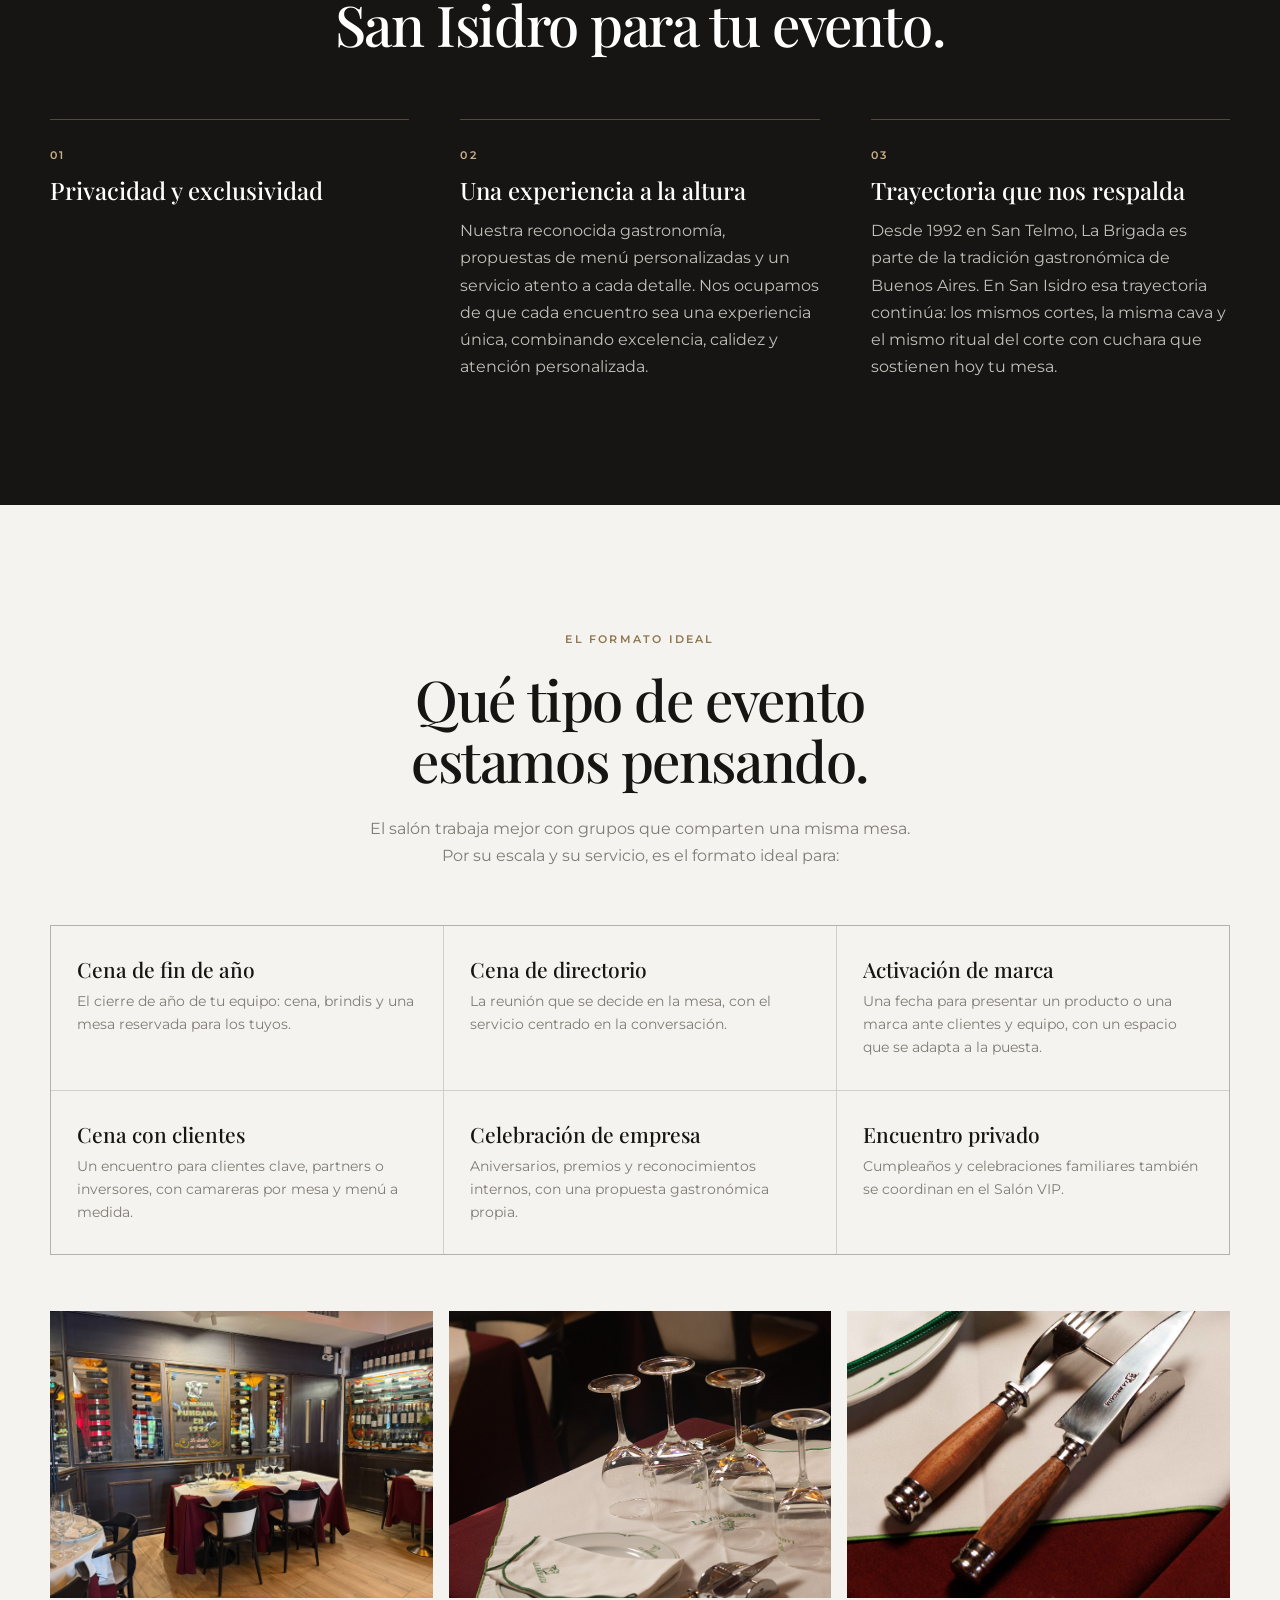
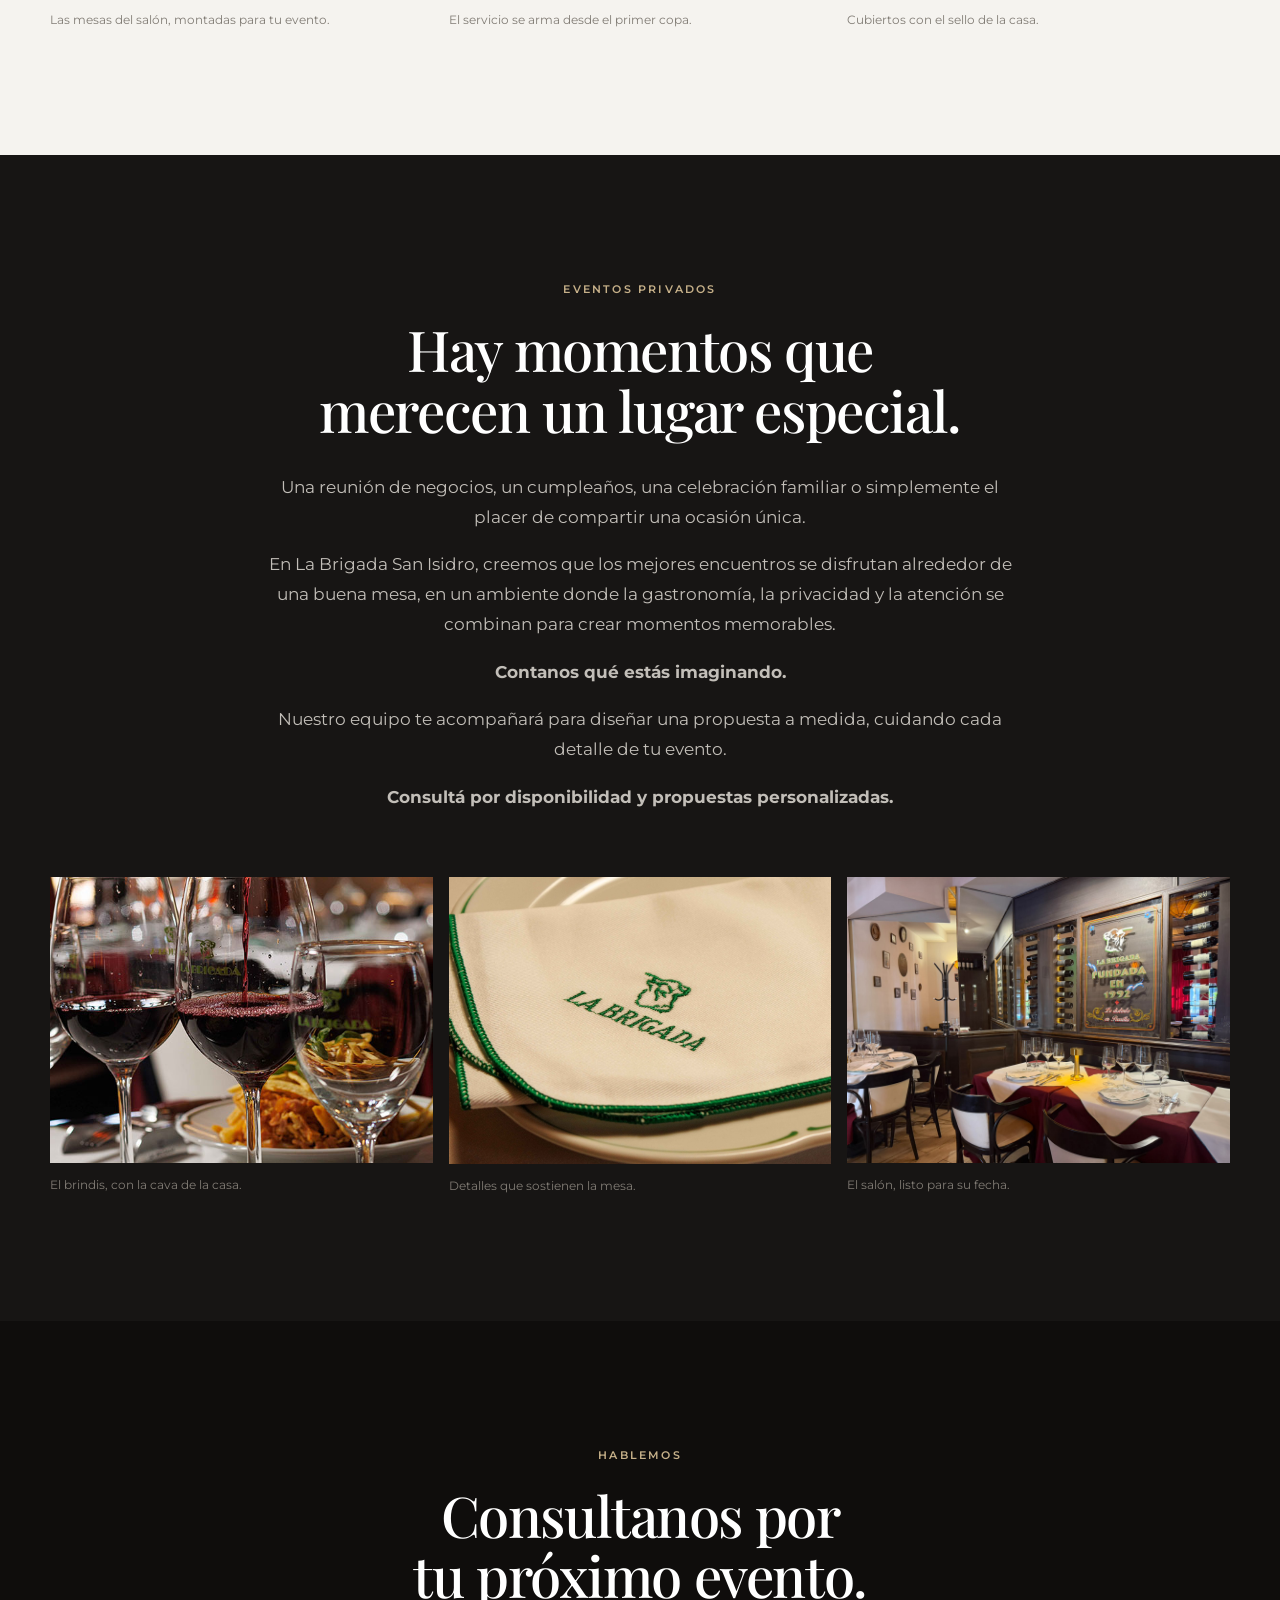
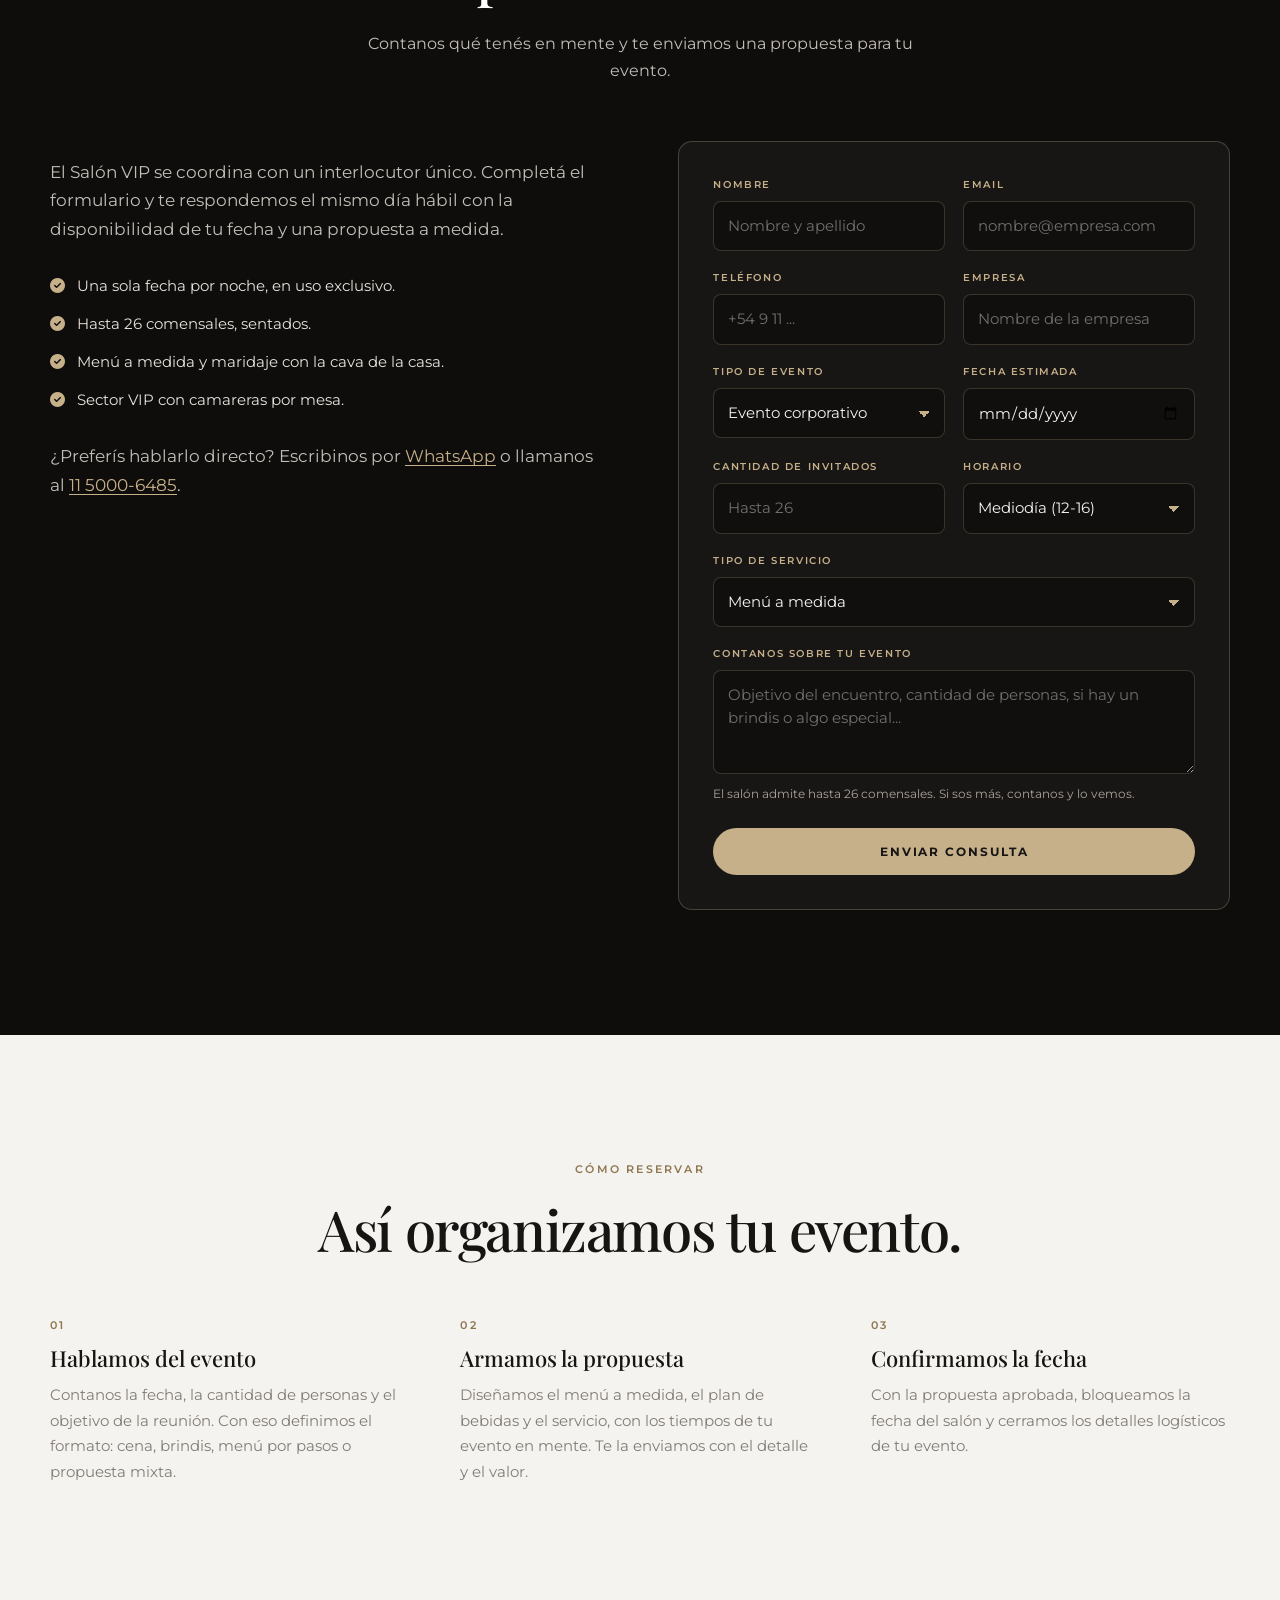
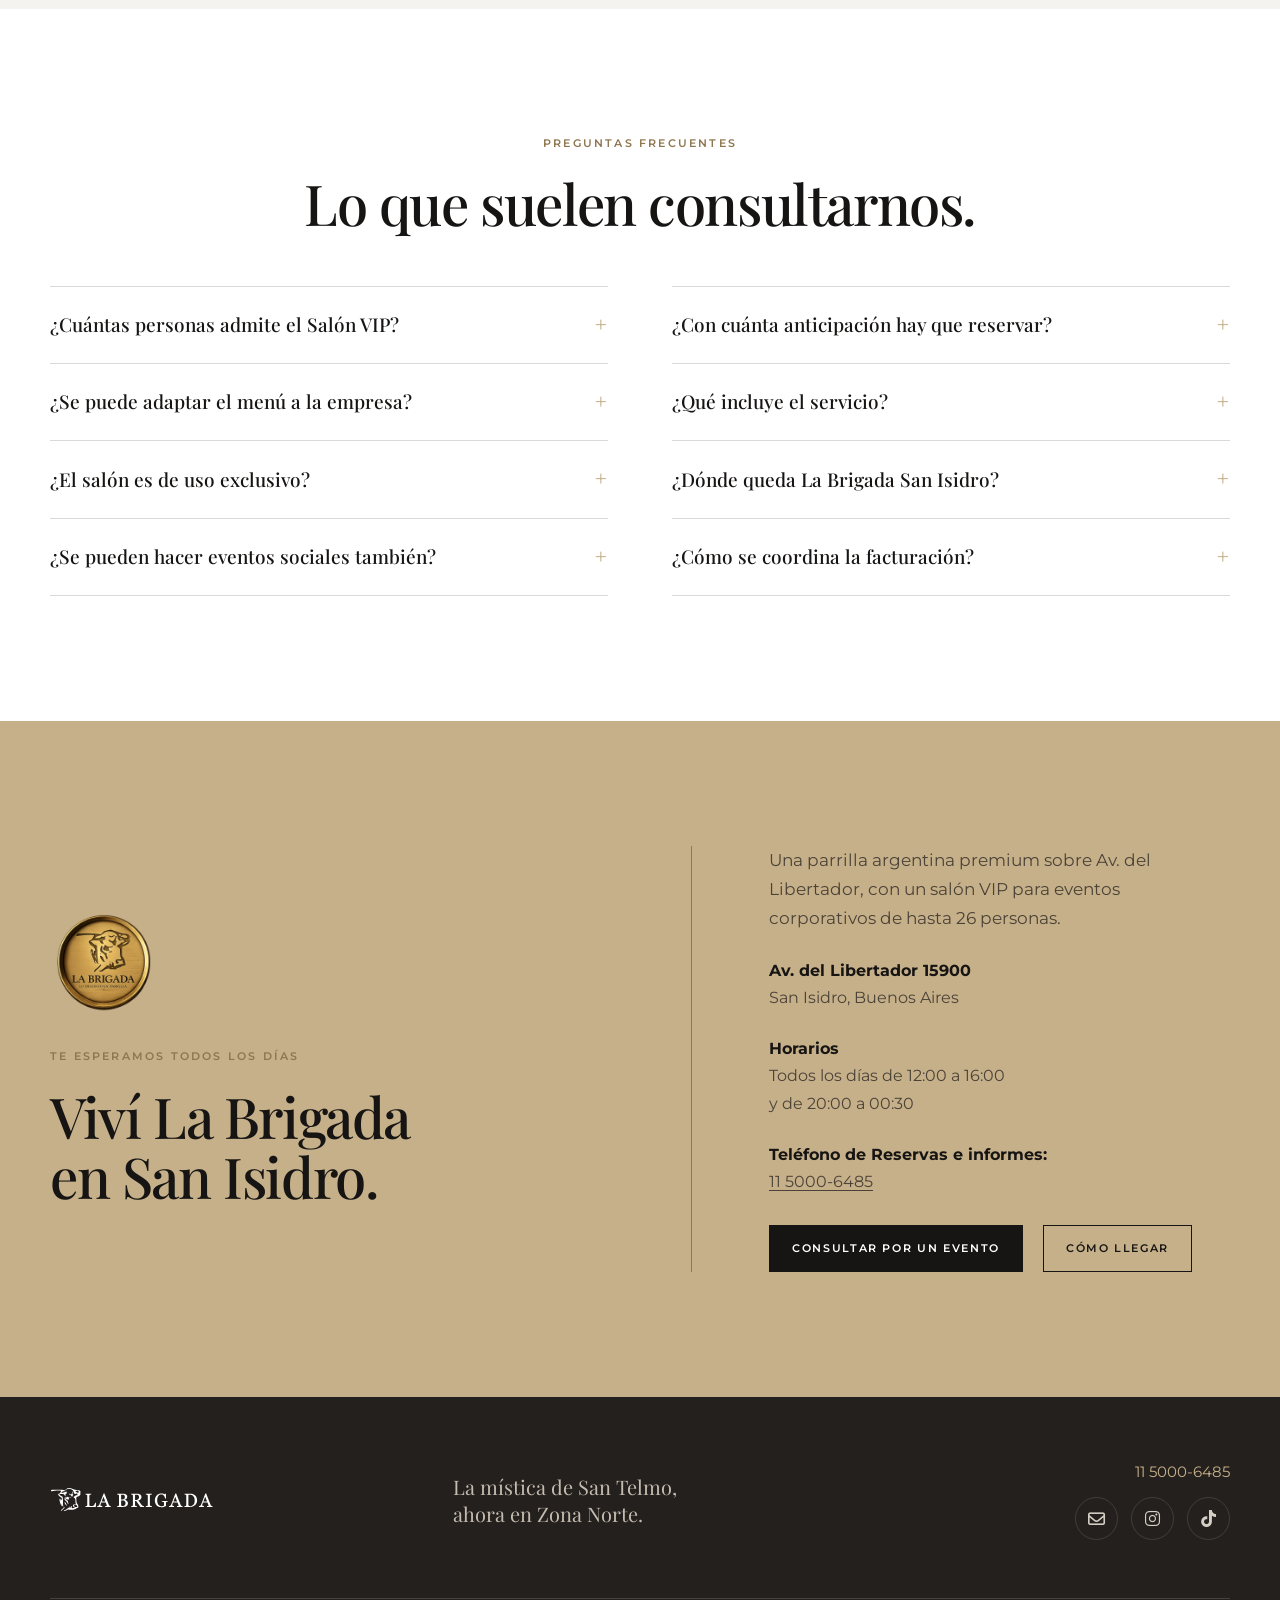
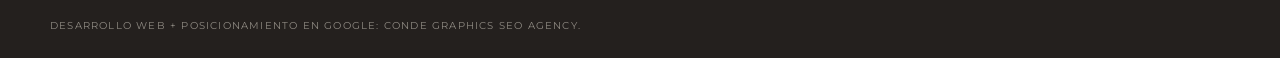
==== commit 22ce507f: "copy(eventos): seccion Eventos privados Co-authored-by: Copilot App <223556219+Copilot@users.noreply" ====
--- a/eventos/index.html
+++ b/eventos/index.html
@@ -402,12 +402,15 @@
     <section class="section evt-dark" id="reservas">
       <div class="container">
         <div class="section-heading reveal" style="max-width:720px;margin:0 auto 0;text-align:center">
-          <p class="eyebrow">Calendario</p>
-          <h2>Las reservas se adelantan.</h2>
+          <p class="eyebrow">Eventos privados</p>
+          <h2>Hay momentos que merecen un lugar especial.</h2>
         </div>
         <div style="max-width:760px;margin:32px auto 0;text-align:center">
-          <p style="color:#c2beb8;font-size:17px;line-height:1.75;margin:0 0 18px">El Salón VIP tiene una única fecha disponible por noche y la temporada de fin de año concentra la demanda. Por eso las reservas se anticipan: cuanto antes definís la fecha, más opciones de menú y de horario tenés disponibles.</p>
-          <p style="color:#c2beb8;font-size:17px;line-height:1.75;margin:0">Las fechas de noviembre y diciembre se completan primero. Consultanos la disponibilidad de tu evento y te armamos una propuesta.</p>
+          <p style="color:#c2beb8;font-size:17px;line-height:1.75;margin:0 0 18px">Una reunión de negocios, un cumpleaños, una celebración familiar o simplemente el placer de compartir una ocasión única.</p>
+          <p style="color:#c2beb8;font-size:17px;line-height:1.75;margin:0 0 18px">En La Brigada San Isidro, creemos que los mejores encuentros se disfrutan alrededor de una buena mesa, en un ambiente donde la gastronomía, la privacidad y la atención se combinan para crear momentos memorables.</p>
+          <p style="color:#c2beb8;font-size:17px;line-height:1.75;margin:0 0 18px"><strong>Contanos qué estás imaginando.</strong></p>
+          <p style="color:#c2beb8;font-size:17px;line-height:1.75;margin:0 0 18px">Nuestro equipo te acompañará para diseñar una propuesta a medida, cuidando cada detalle de tu evento.</p>
+          <p style="color:#c2beb8;font-size:17px;line-height:1.75;margin:0"><strong>Consultá por disponibilidad y propuestas personalizadas.</strong></p>
         </div>
         <div class="evt-gallery" style="margin-top:64px">
           <figure class="reveal">
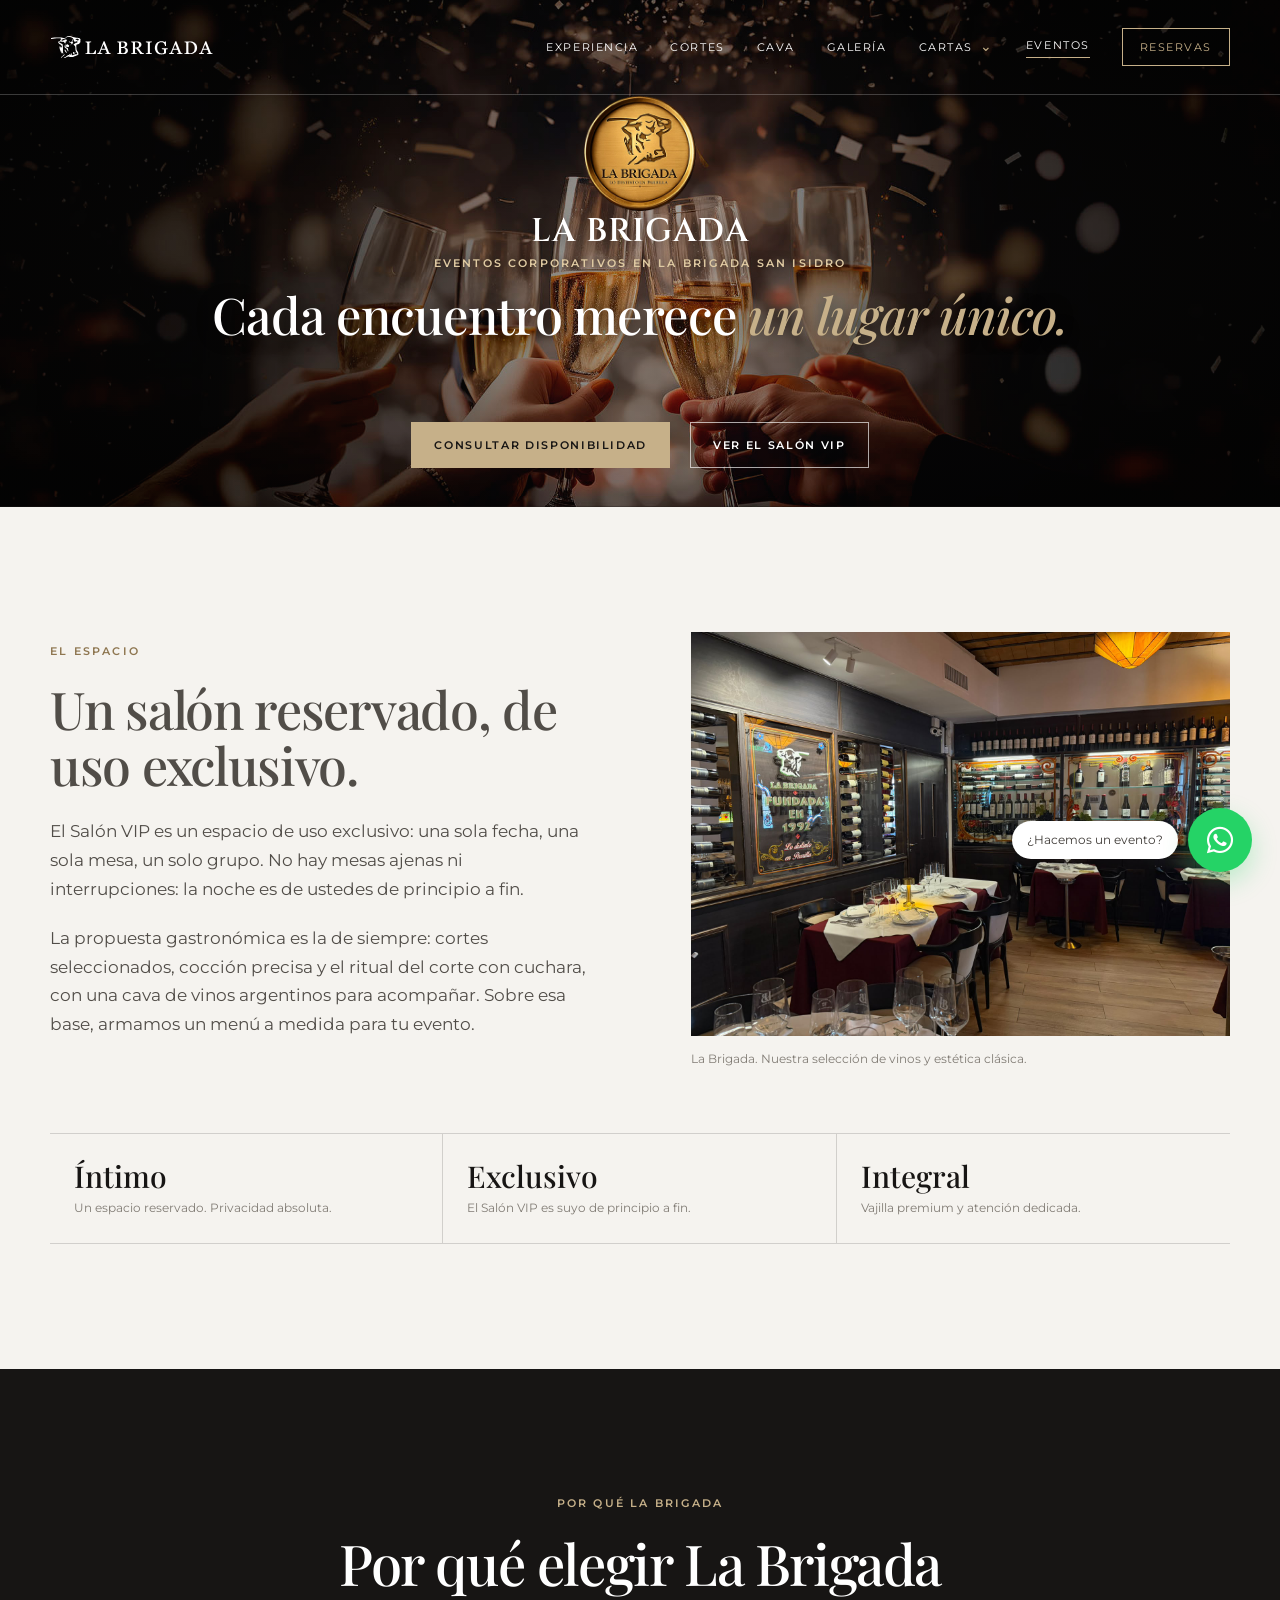
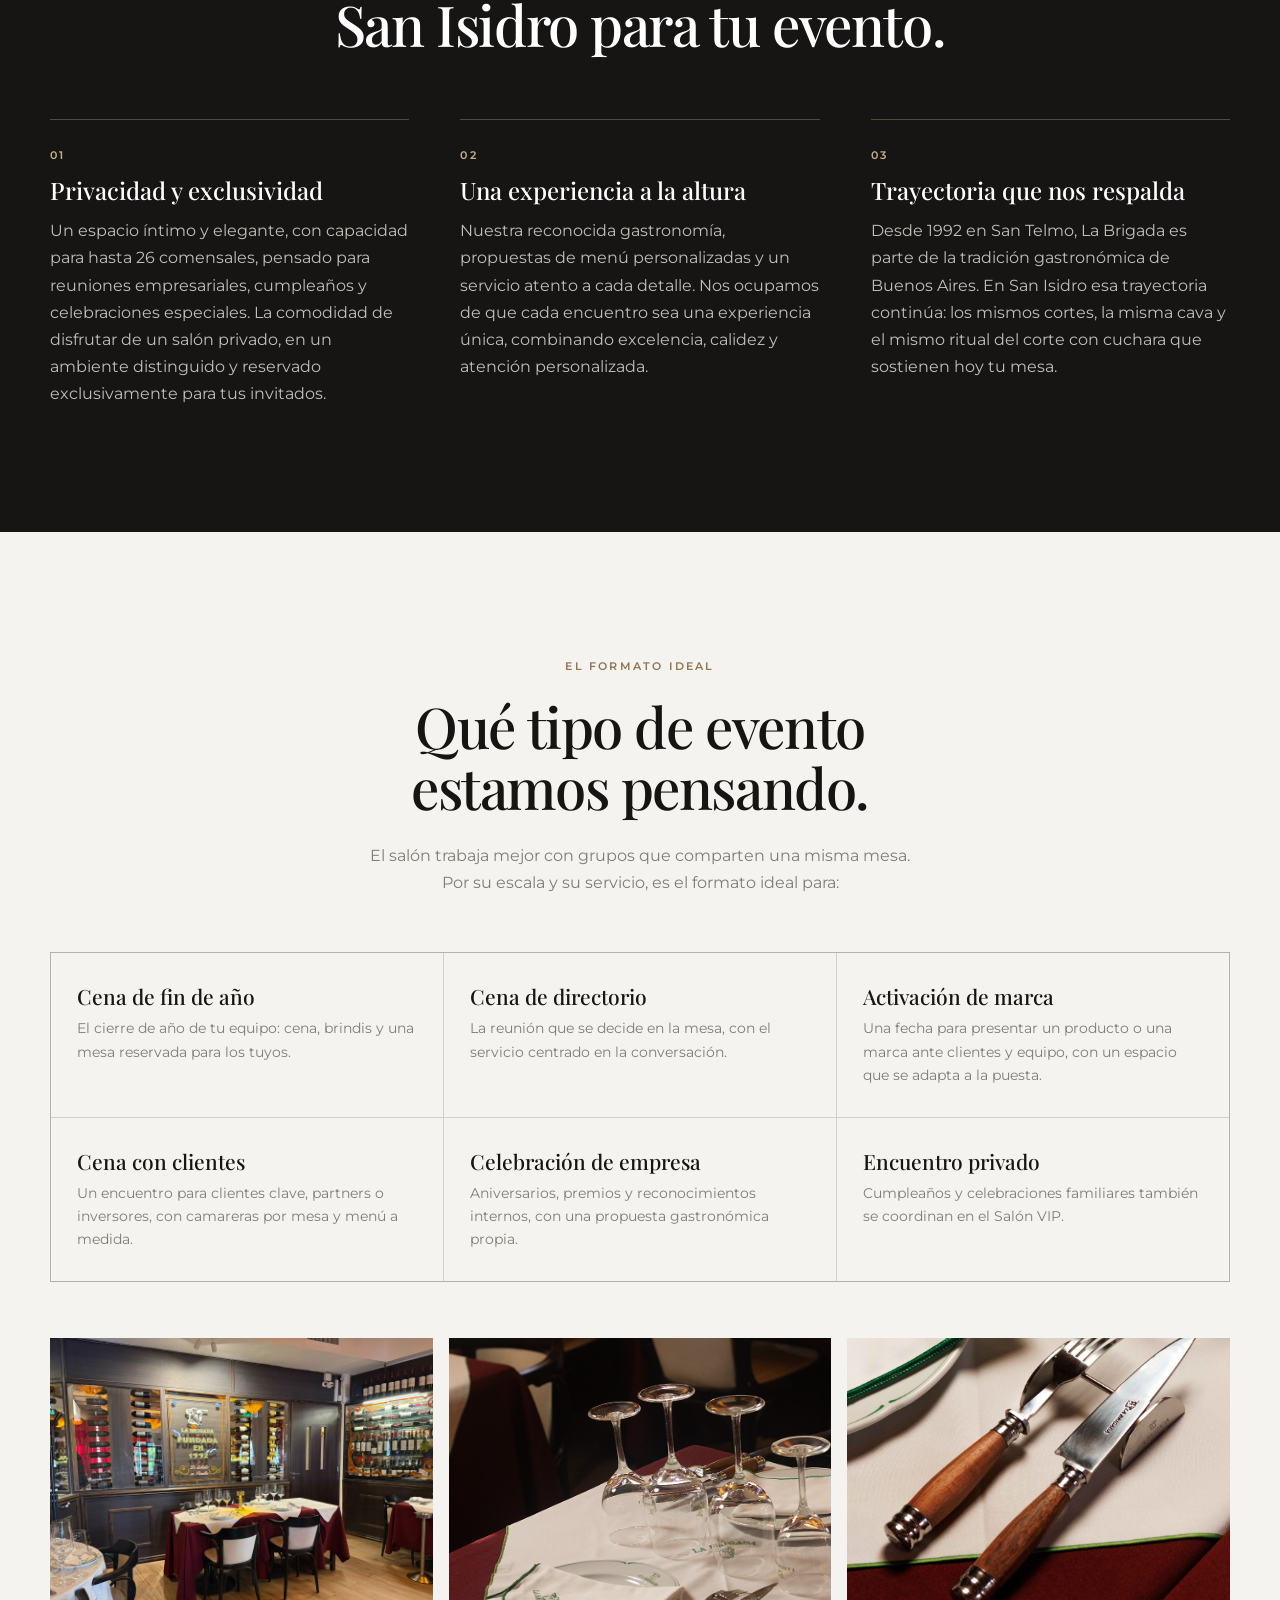
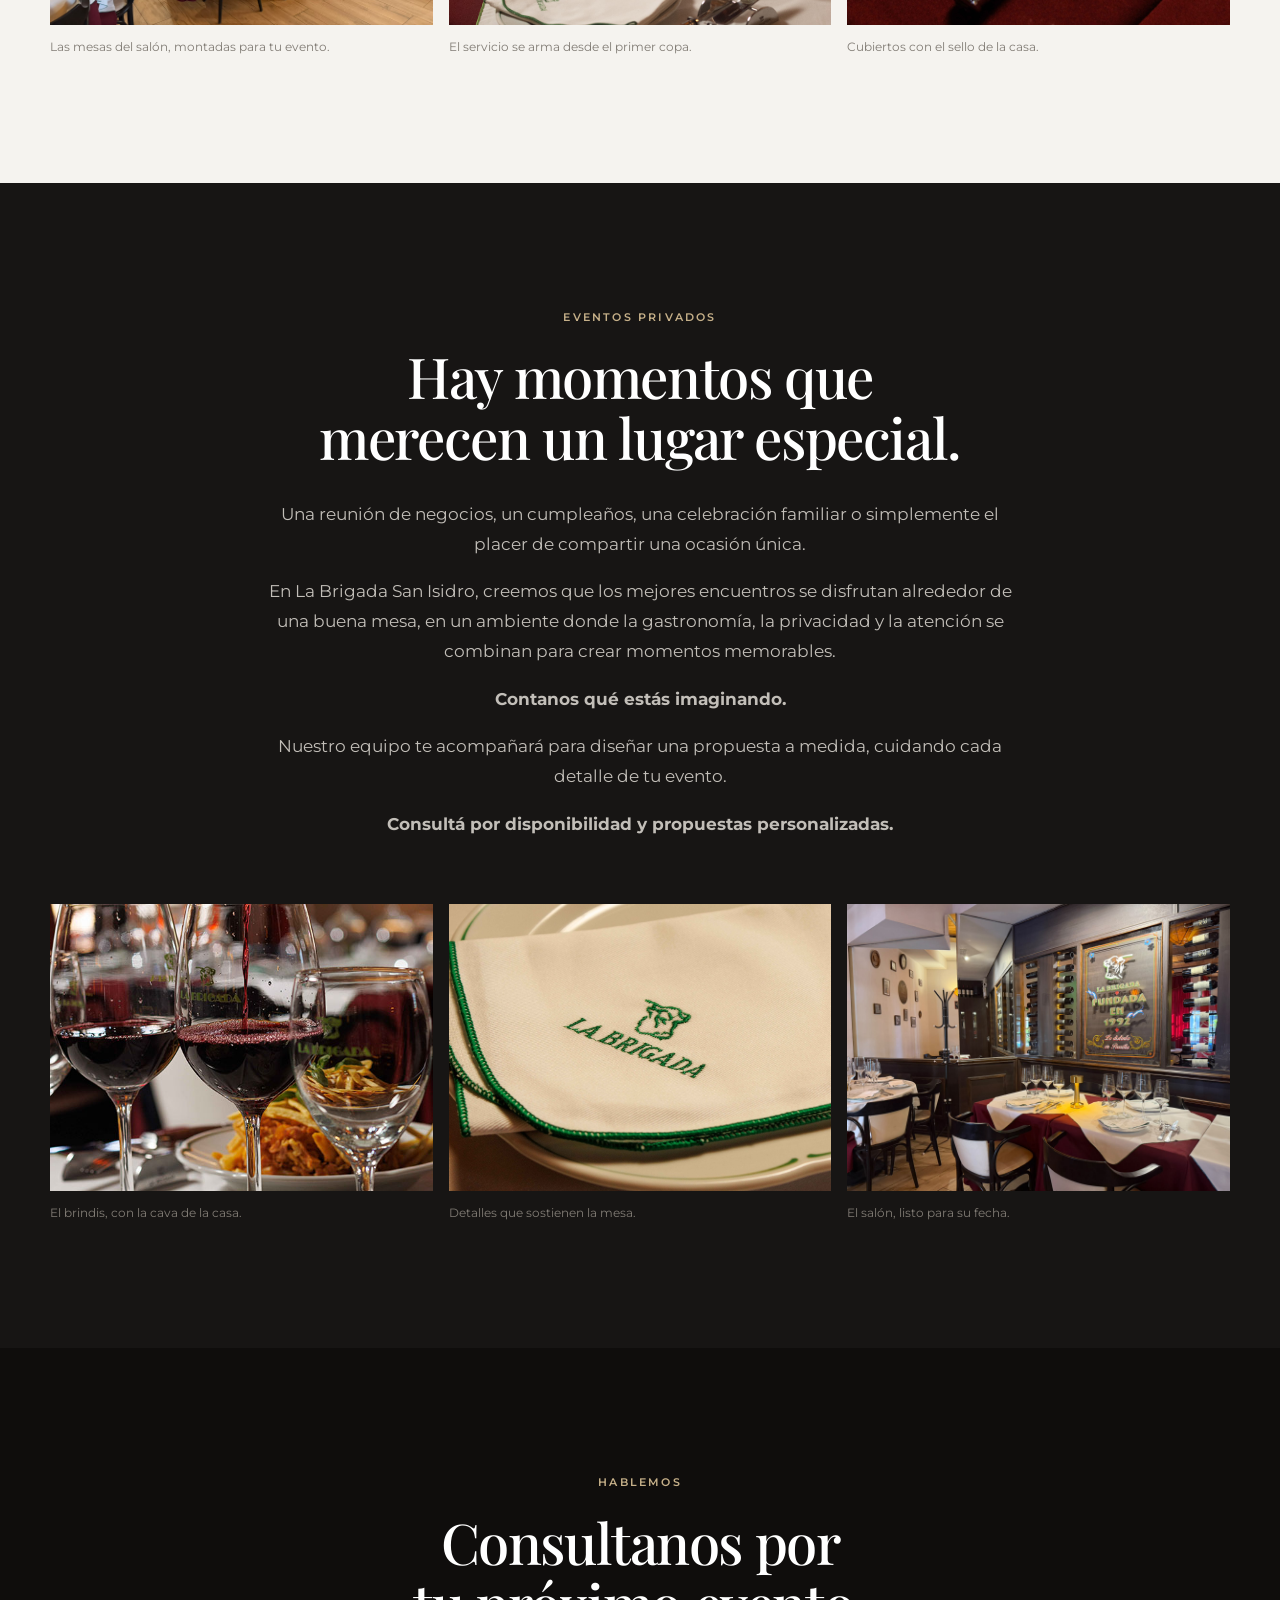
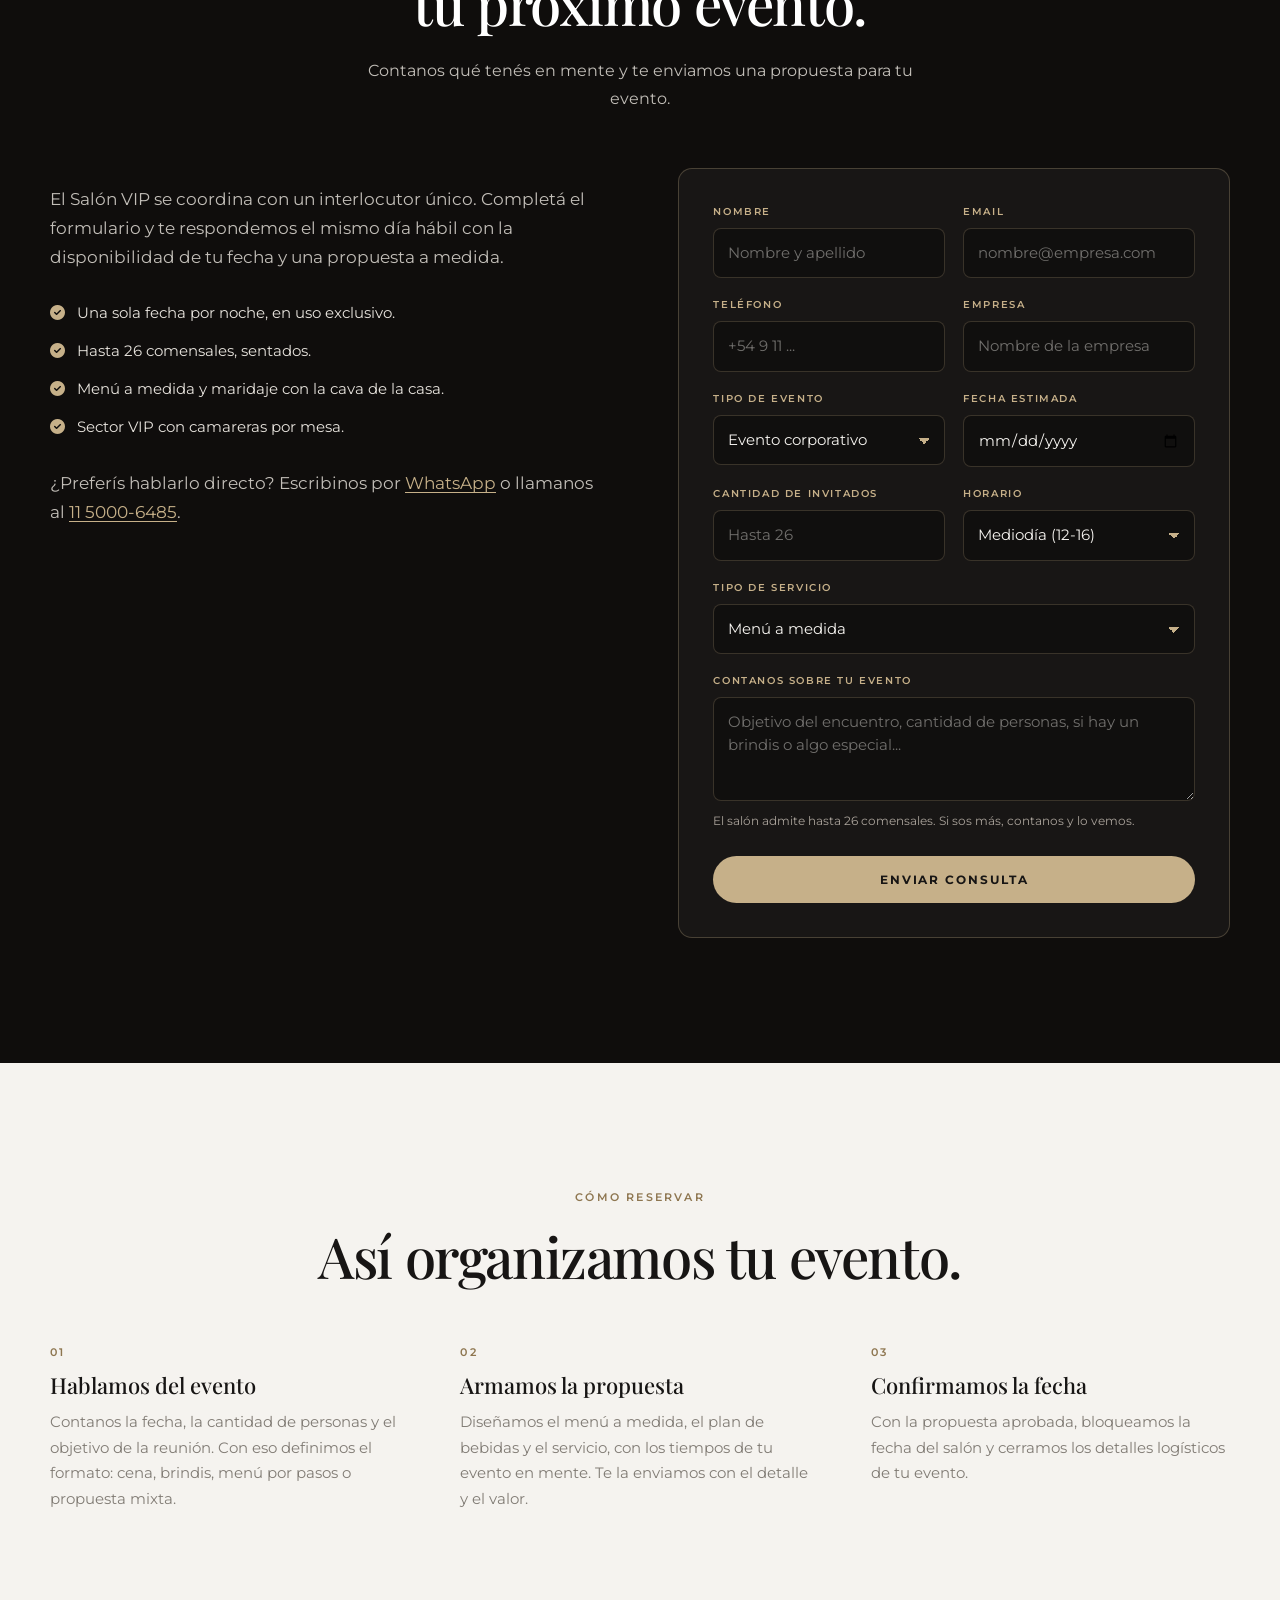
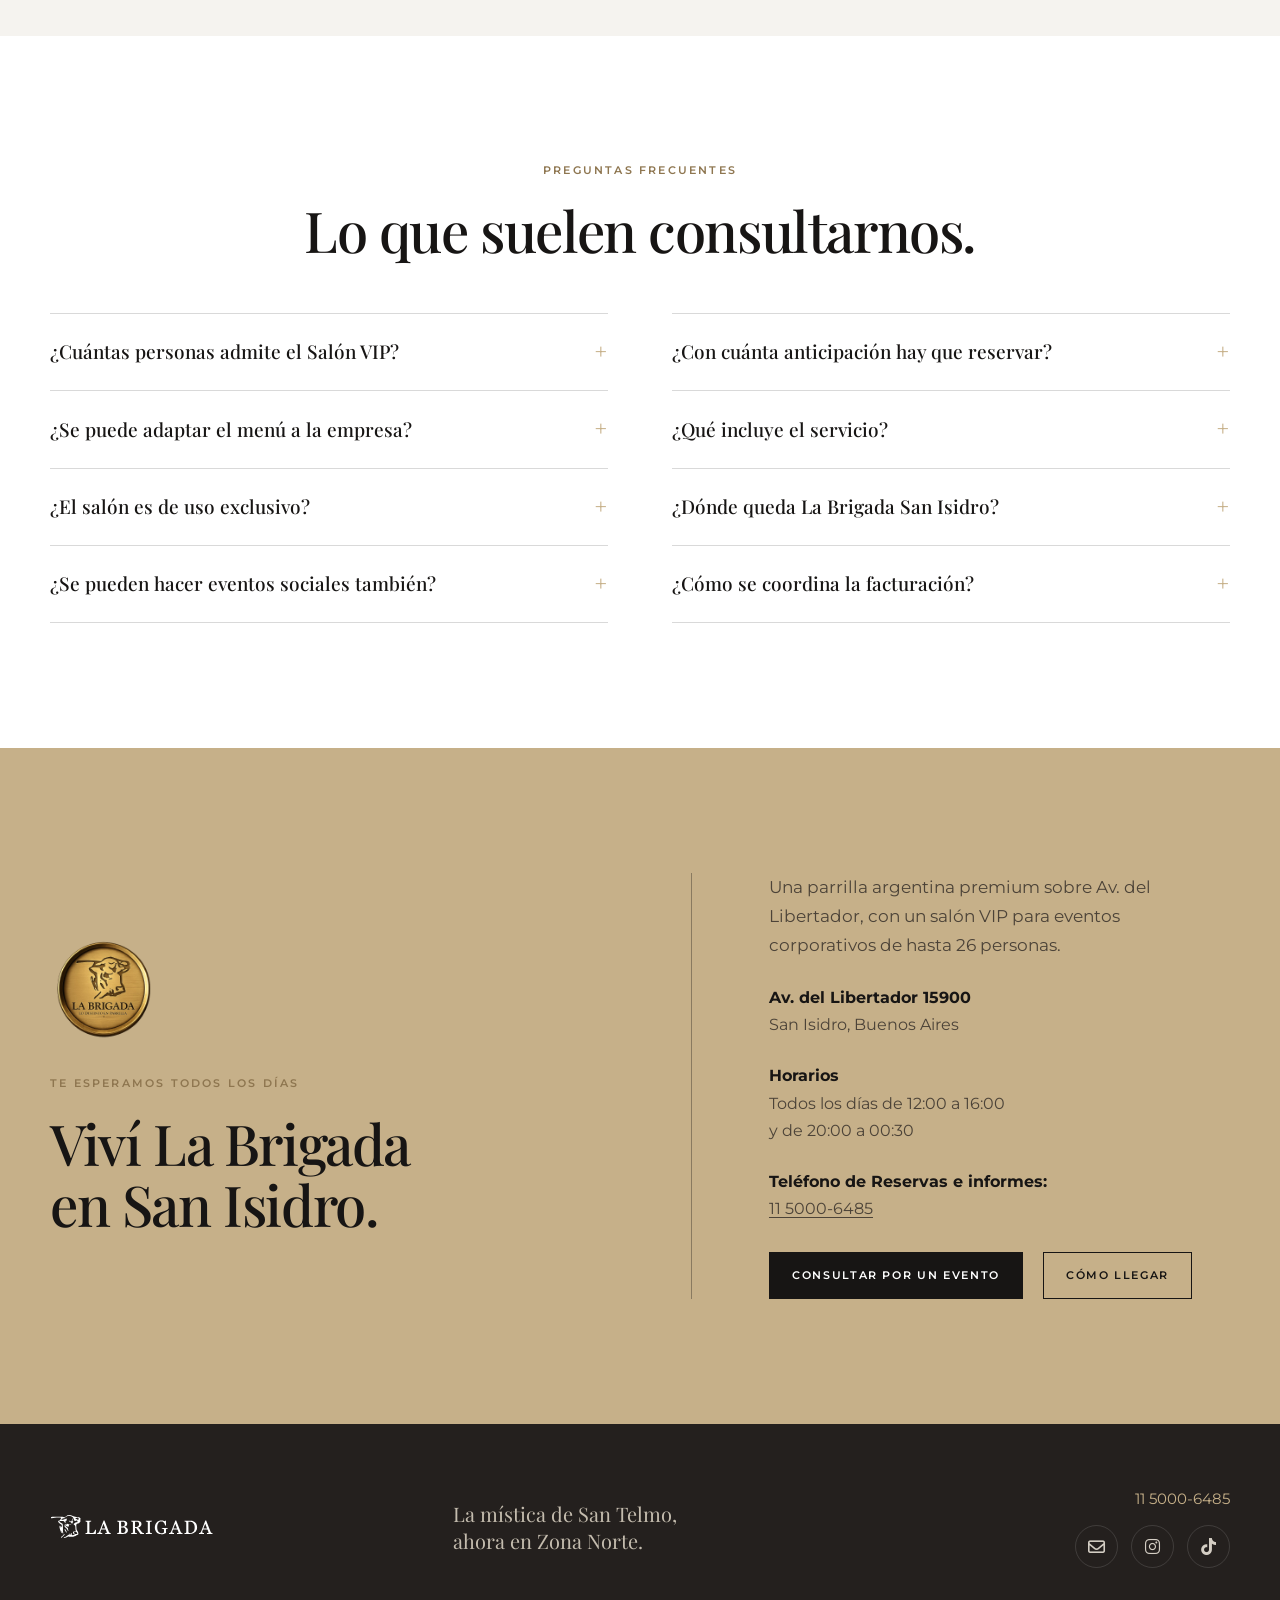
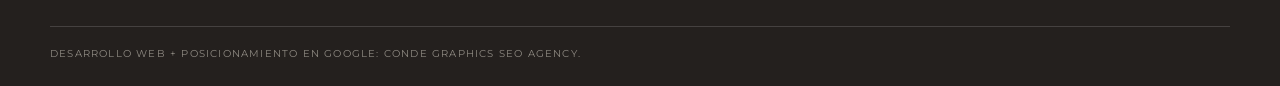
==== commit 04900f13: "fix(eventos): restituir parrafo de Privacidad y exclusividad Co-authored-by: Copilot App <223556219+" ====
--- a/eventos/index.html
+++ b/eventos/index.html
@@ -349,6 +349,7 @@
           <article class="reveal">
             <span>01</span>
             <h3>Privacidad y exclusividad</h3>
+            <p>Un espacio íntimo y elegante, con capacidad para hasta 26 comensales, pensado para reuniones empresariales, cumpleaños y celebraciones especiales. La comodidad de disfrutar de un salón privado, en un ambiente distinguido y reservado exclusivamente para tus invitados.</p>
           </article>
           <article class="reveal">
             <span>02</span>
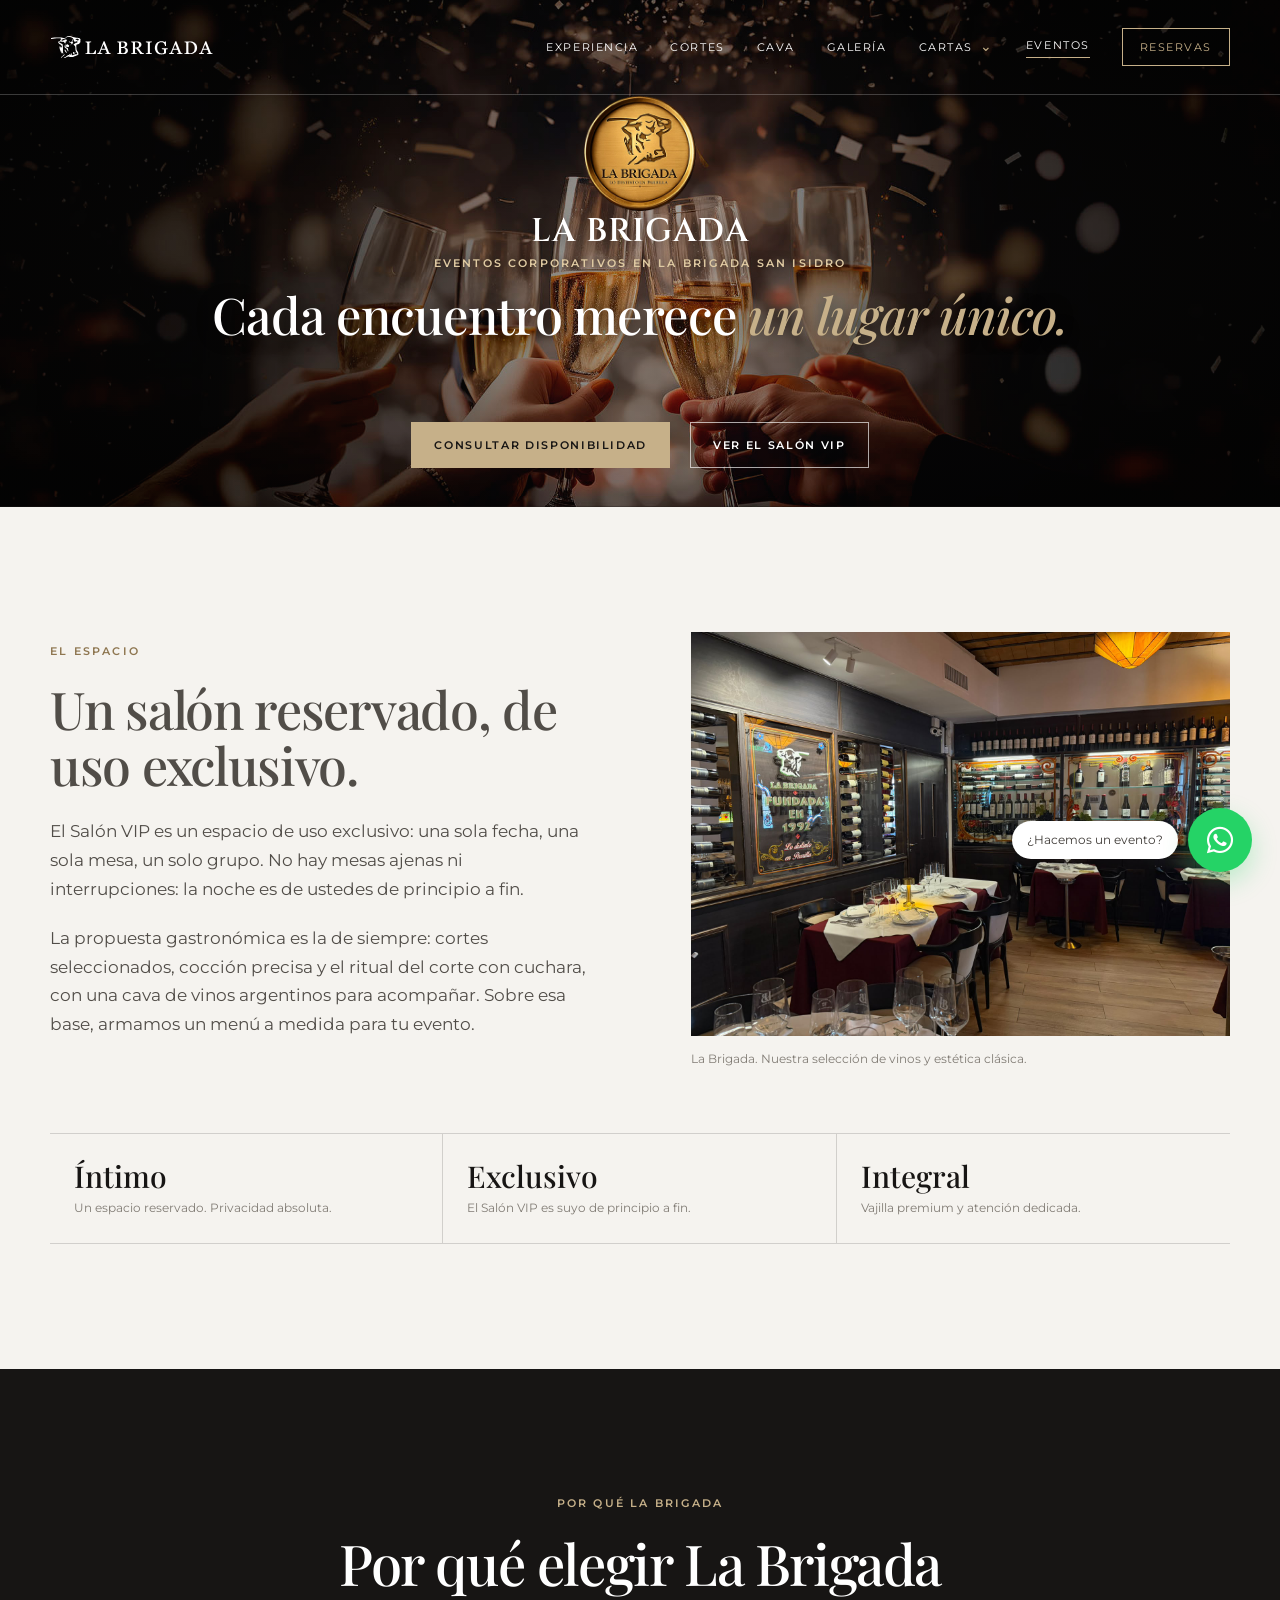
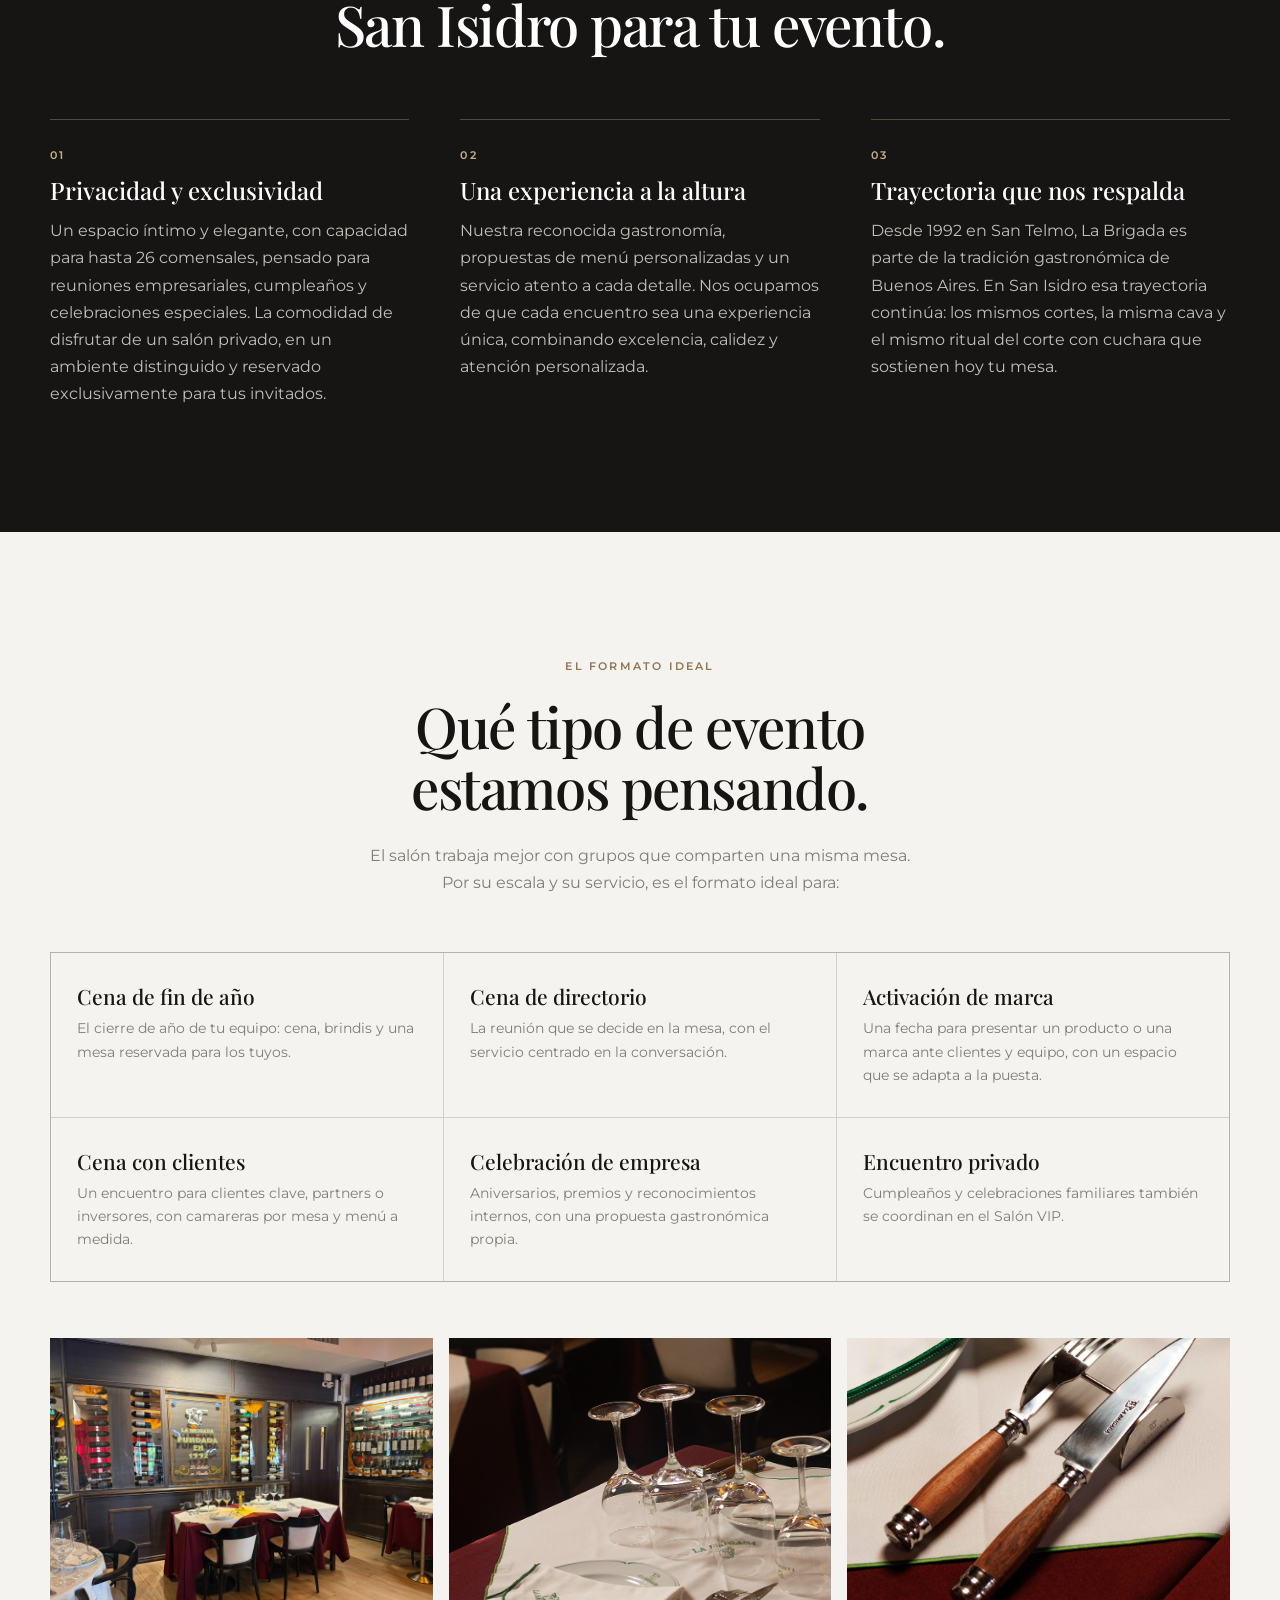
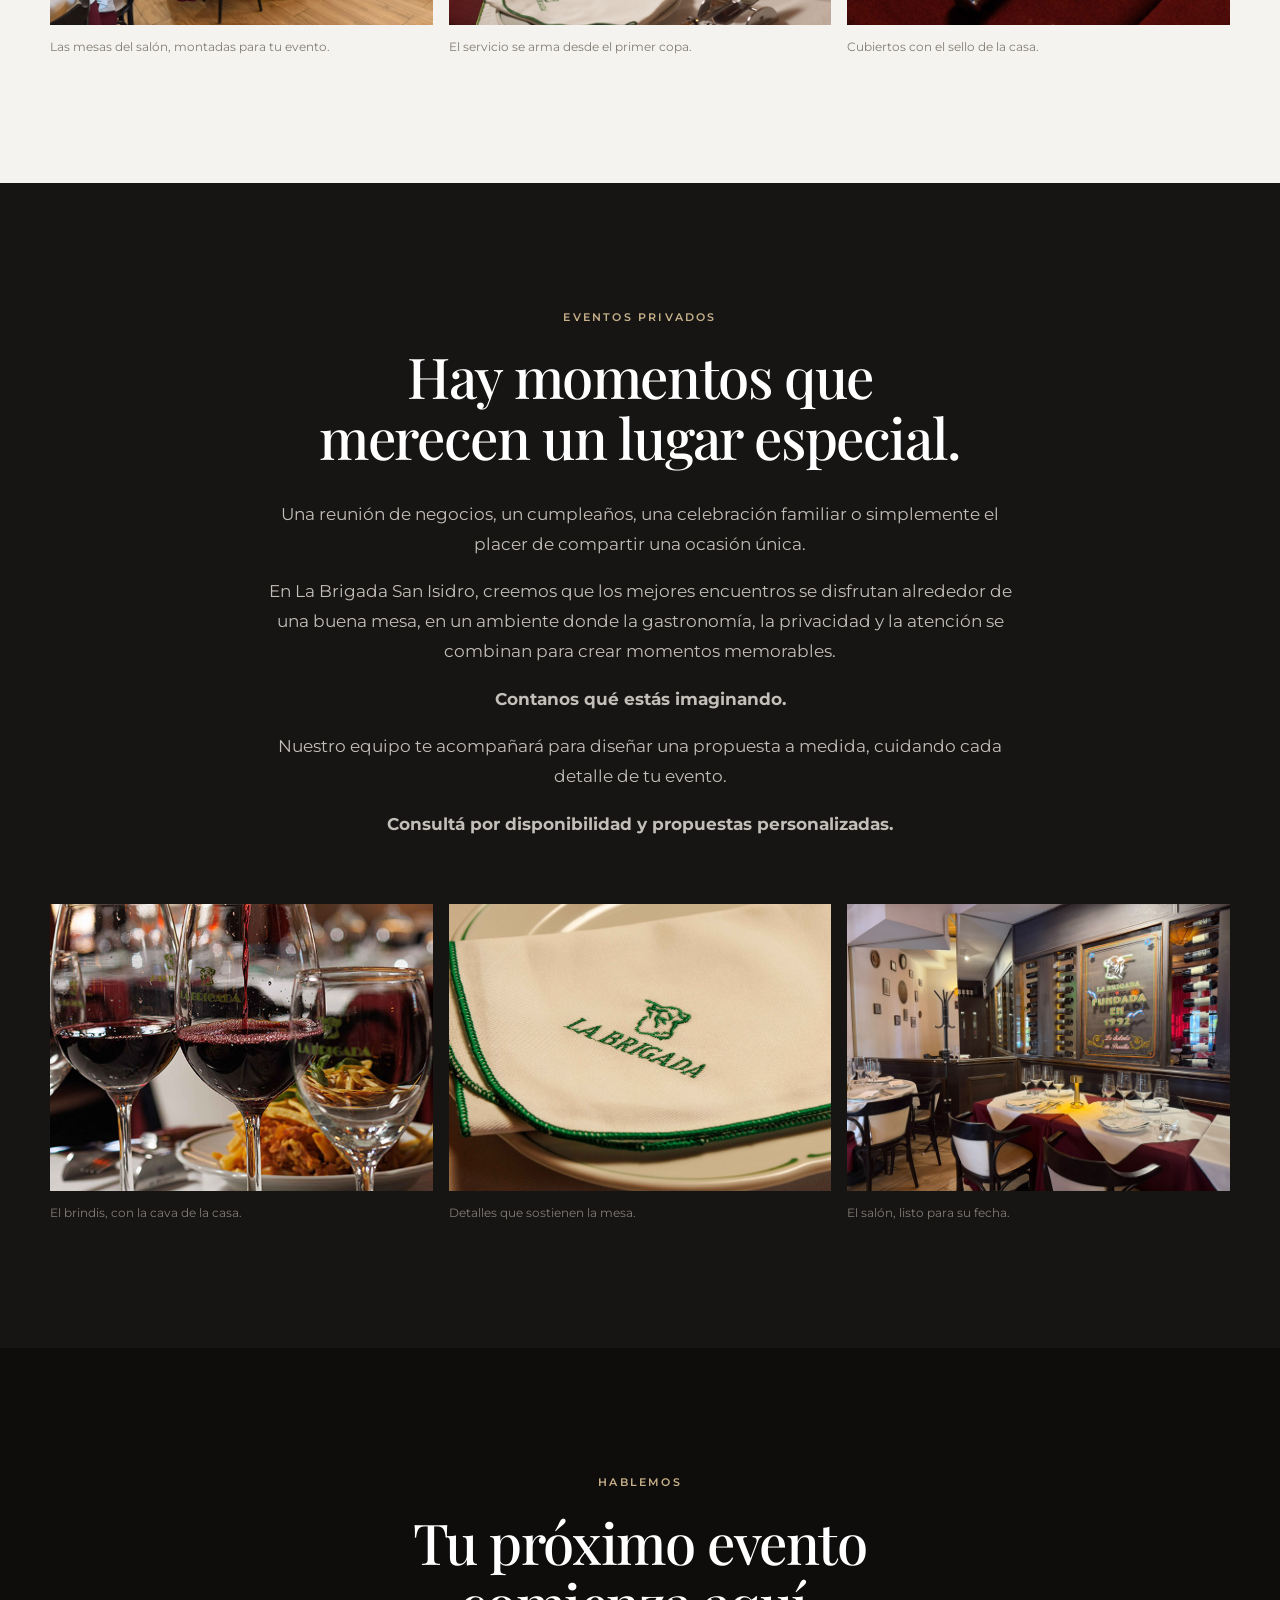
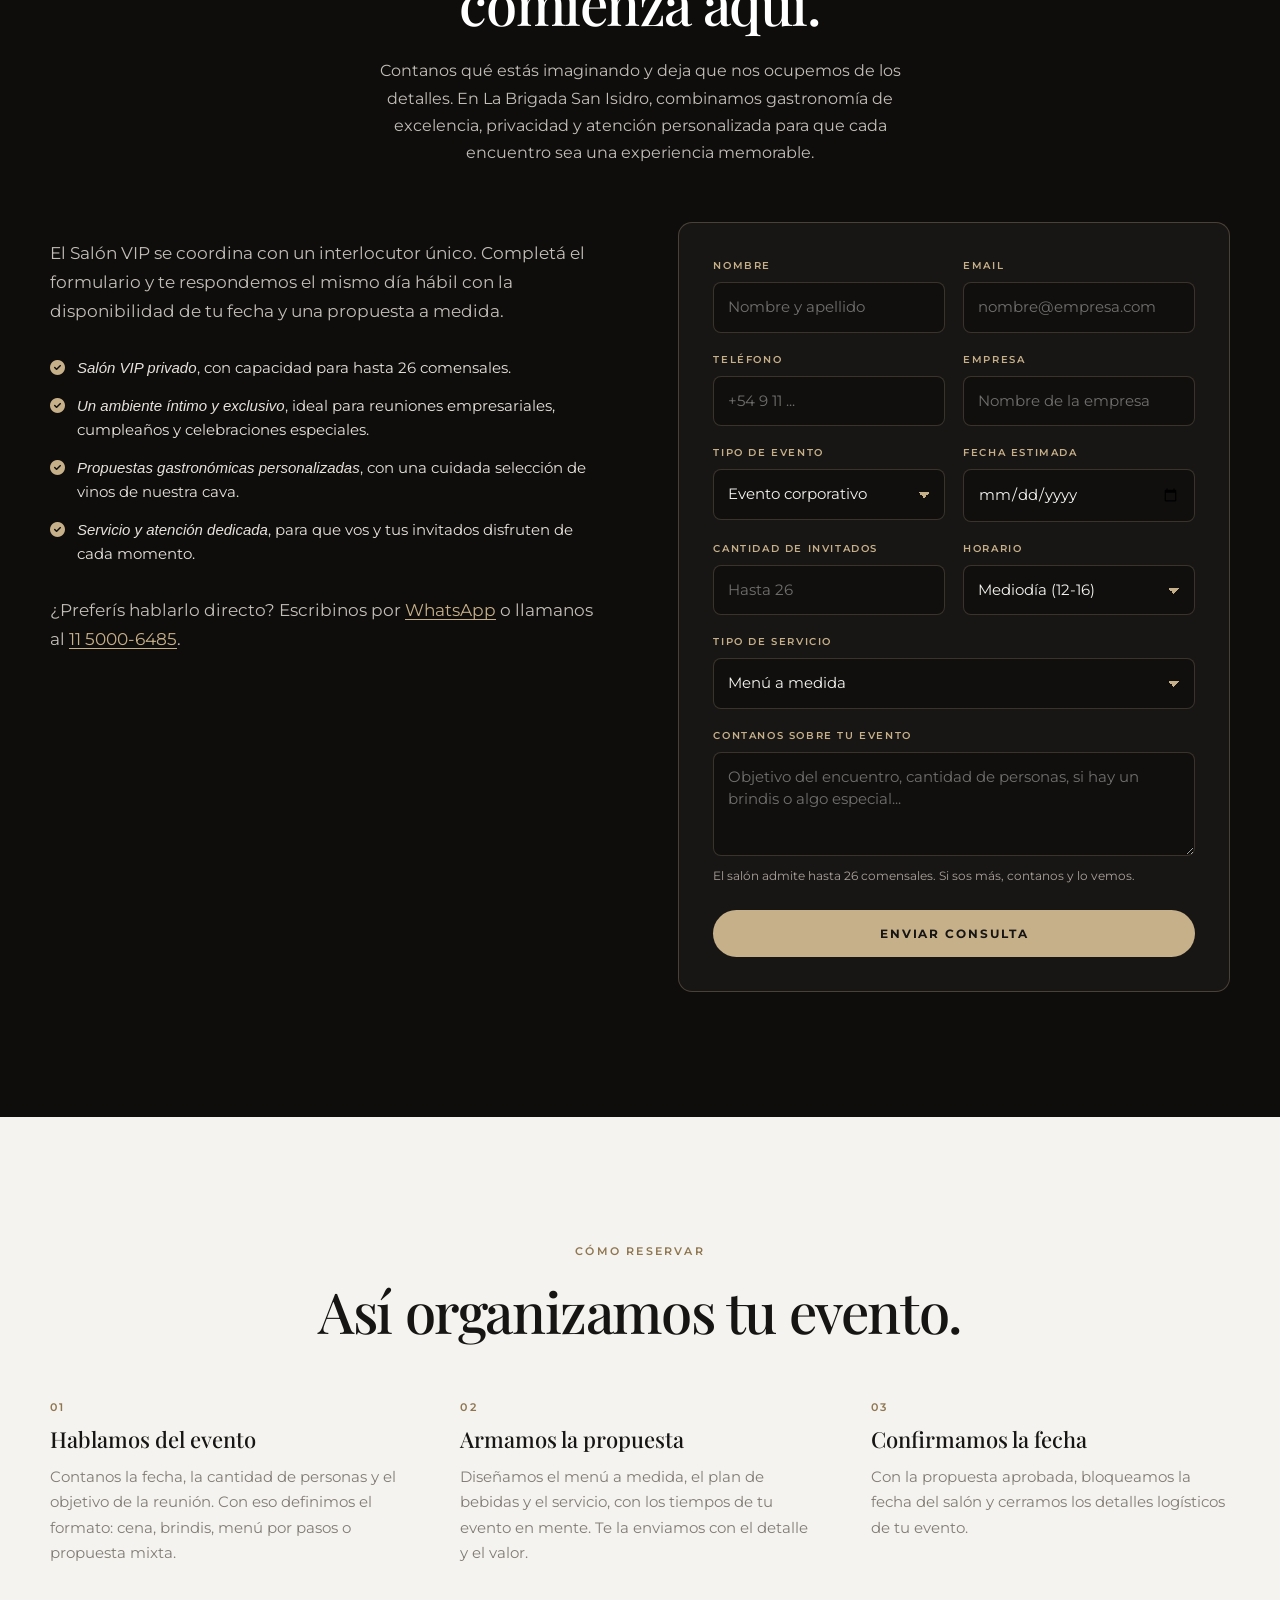
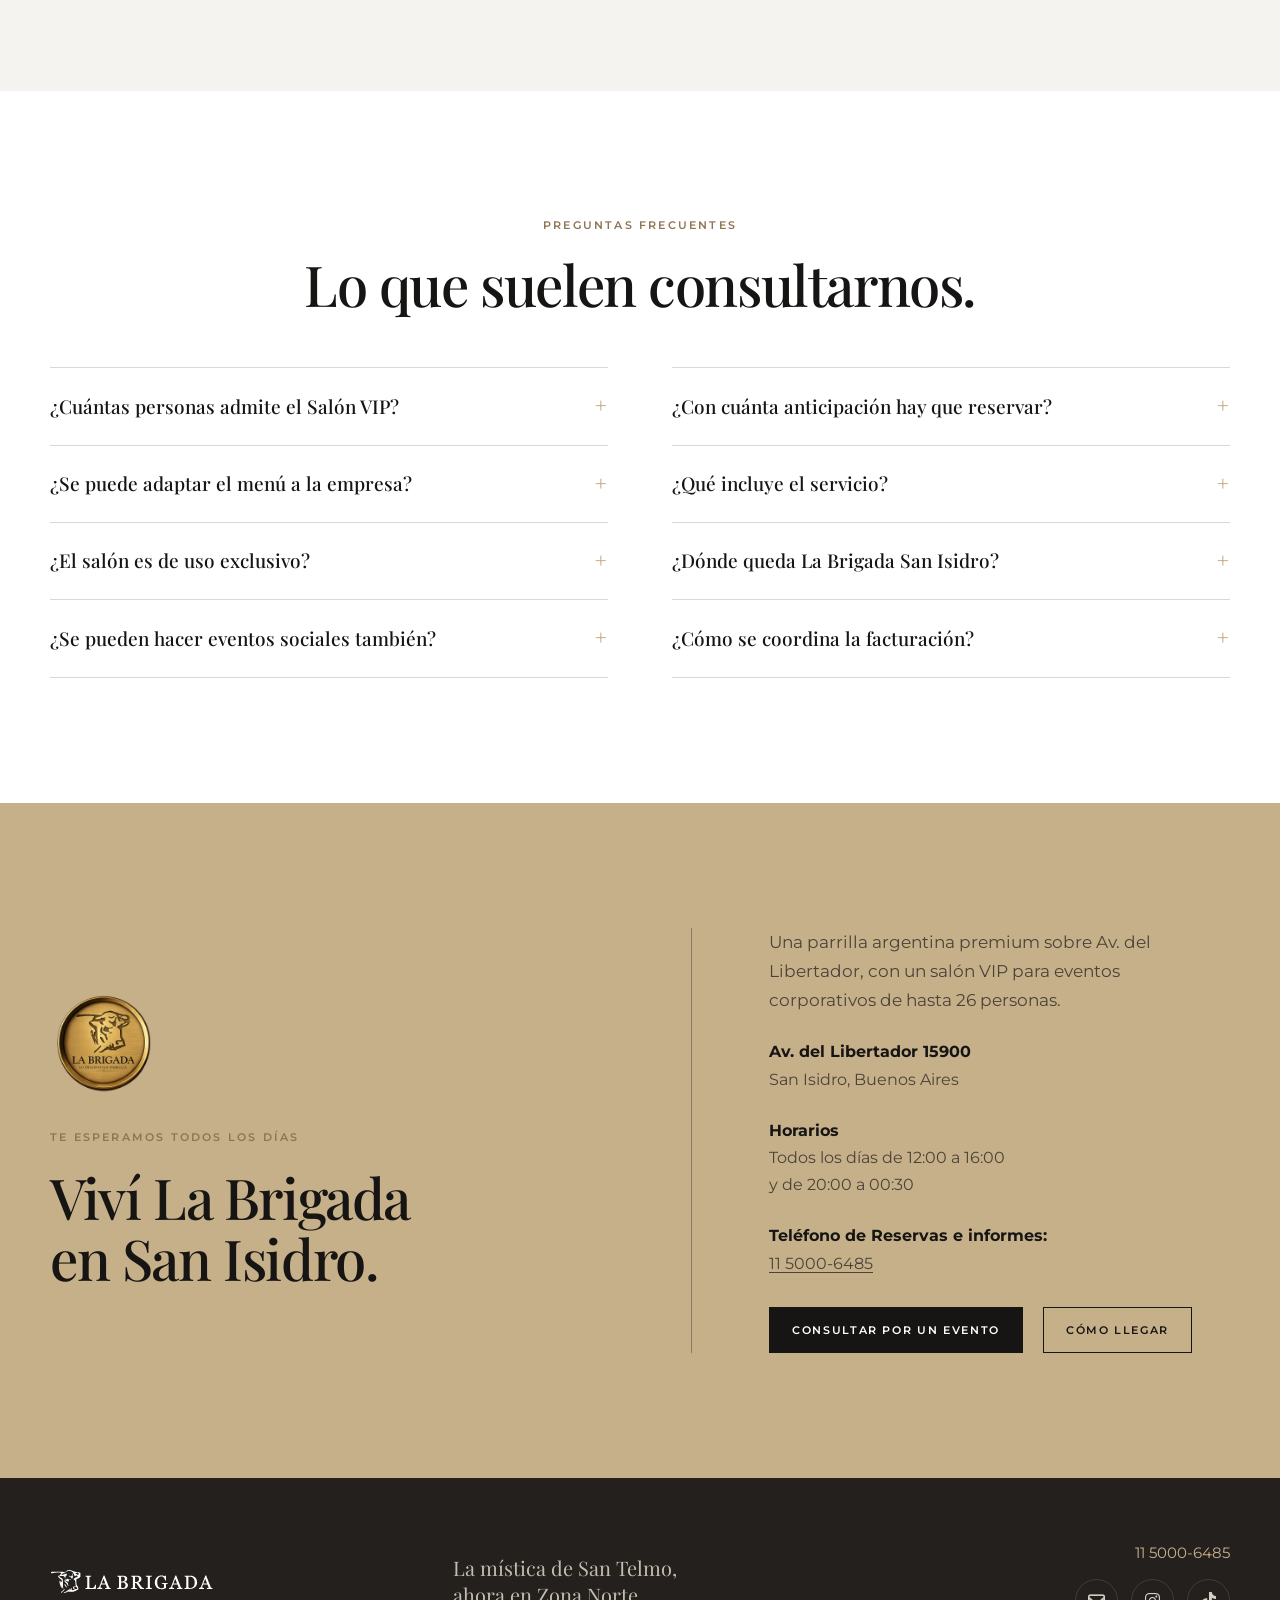
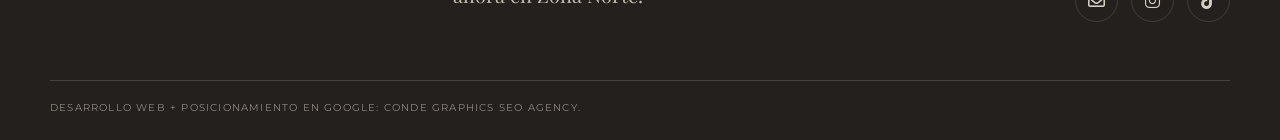
==== commit 2ca108e5: "Actualizar textos de eventos corporativos" ====
--- a/eventos/index.html
+++ b/eventos/index.html
@@ -435,18 +435,18 @@
       <div class="container">
         <div class="section-heading reveal" style="max-width:720px;margin:0 auto 56px;text-align:center">
           <p class="eyebrow">Hablemos</p>
-          <h2>Consultanos por tu próximo evento.</h2>
-          <p>Contanos qué tenés en mente y te enviamos una propuesta para tu evento.</p>
+          <h2>Tu próximo evento comienza aquí.</h2>
+          <p>Contanos qué estás imaginando y deja que nos ocupemos de los detalles. En La Brigada San Isidro, combinamos gastronomía de excelencia, privacidad y atención personalizada para que cada encuentro sea una experiencia memorable.</p>
         </div>
 
         <div class="evt-form-wrap">
           <div class="evt-form-aside reveal">
             <p>El Salón VIP se coordina con un interlocutor único. Completá el formulario y te respondemos el mismo día hábil con la disponibilidad de tu fecha y una propuesta a medida.</p>
             <ul>
-              <li><i class="fa-solid fa-circle-check" aria-hidden="true"></i><span>Una sola fecha por noche, en uso exclusivo.</span></li>
-              <li><i class="fa-solid fa-circle-check" aria-hidden="true"></i><span>Hasta 26 comensales, sentados.</span></li>
-              <li><i class="fa-solid fa-circle-check" aria-hidden="true"></i><span>Menú a medida y maridaje con la cava de la casa.</span></li>
-              <li><i class="fa-solid fa-circle-check" aria-hidden="true"></i><span>Sector VIP con camareras por mesa.</span></li>
+              <li><i class="fa-solid fa-circle-check" aria-hidden="true"></i><span><em>Salón VIP privado</em>, con capacidad para hasta 26 comensales.</span></li>
+              <li><i class="fa-solid fa-circle-check" aria-hidden="true"></i><span><em>Un ambiente íntimo y exclusivo</em>, ideal para reuniones empresariales, cumpleaños y celebraciones especiales.</span></li>
+              <li><i class="fa-solid fa-circle-check" aria-hidden="true"></i><span><em>Propuestas gastronómicas personalizadas</em>, con una cuidada selección de vinos de nuestra cava.</span></li>
+              <li><i class="fa-solid fa-circle-check" aria-hidden="true"></i><span><em>Servicio y atención dedicada</em>, para que vos y tus invitados disfruten de cada momento.</span></li>
             </ul>
             <p style="margin-top:30px">¿Preferís hablarlo directo? Escribinos por <a href="https://wa.me/5491150006485" target="_blank" rel="noopener">WhatsApp</a> o llamanos al <a href="tel:+541150006485">11 5000-6485</a>.</p>
           </div>
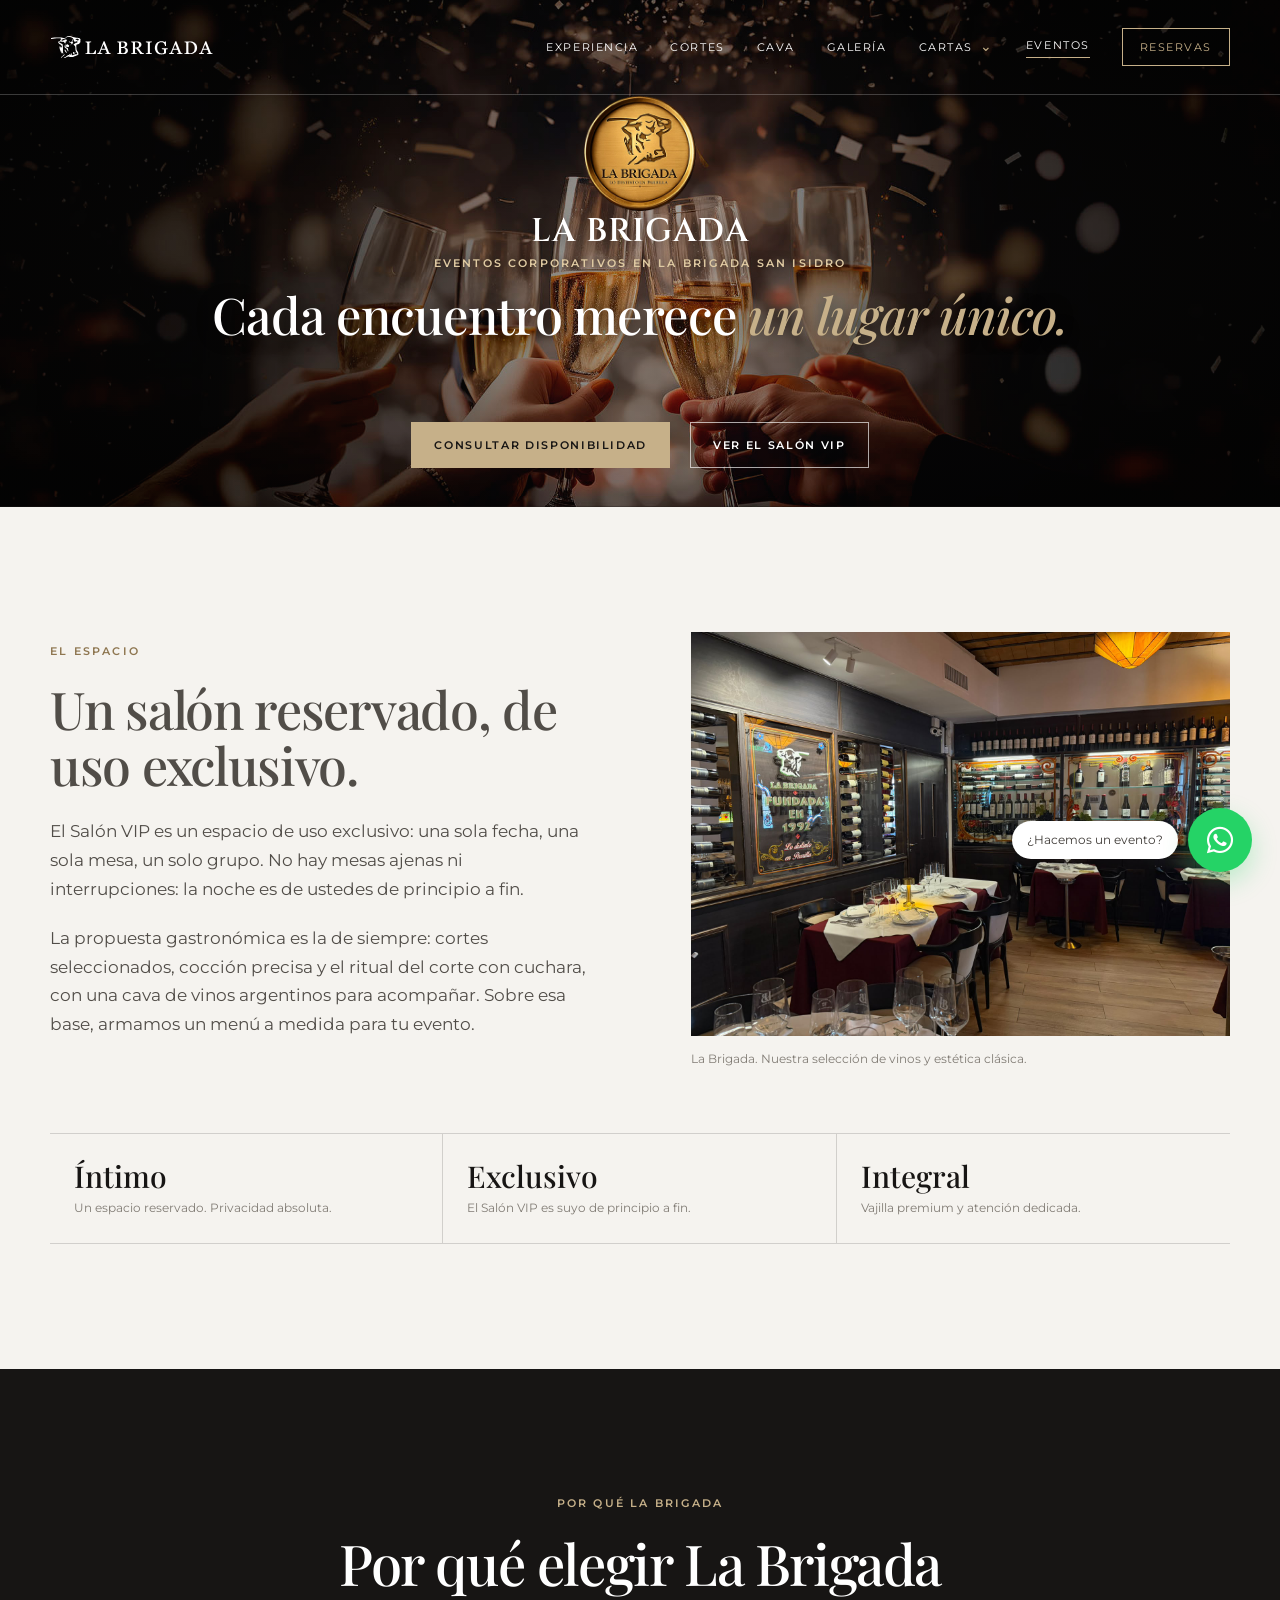
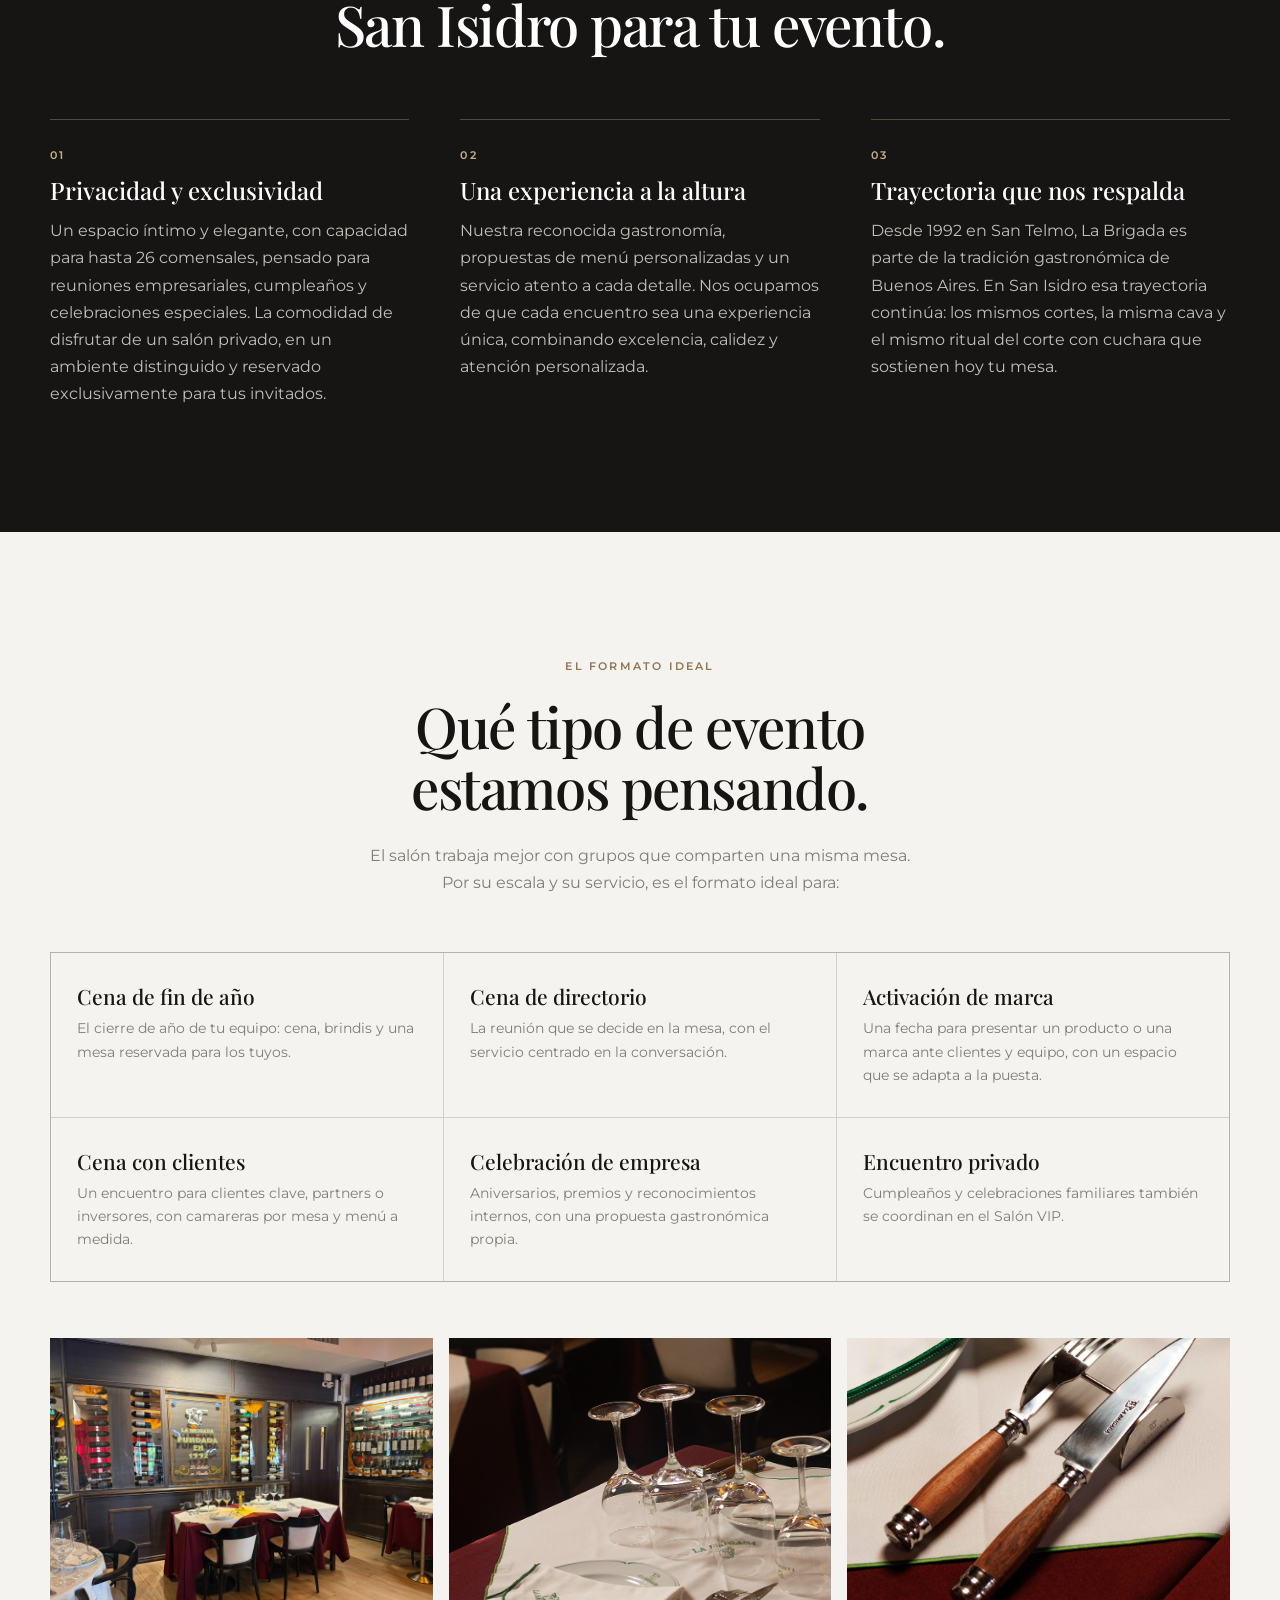
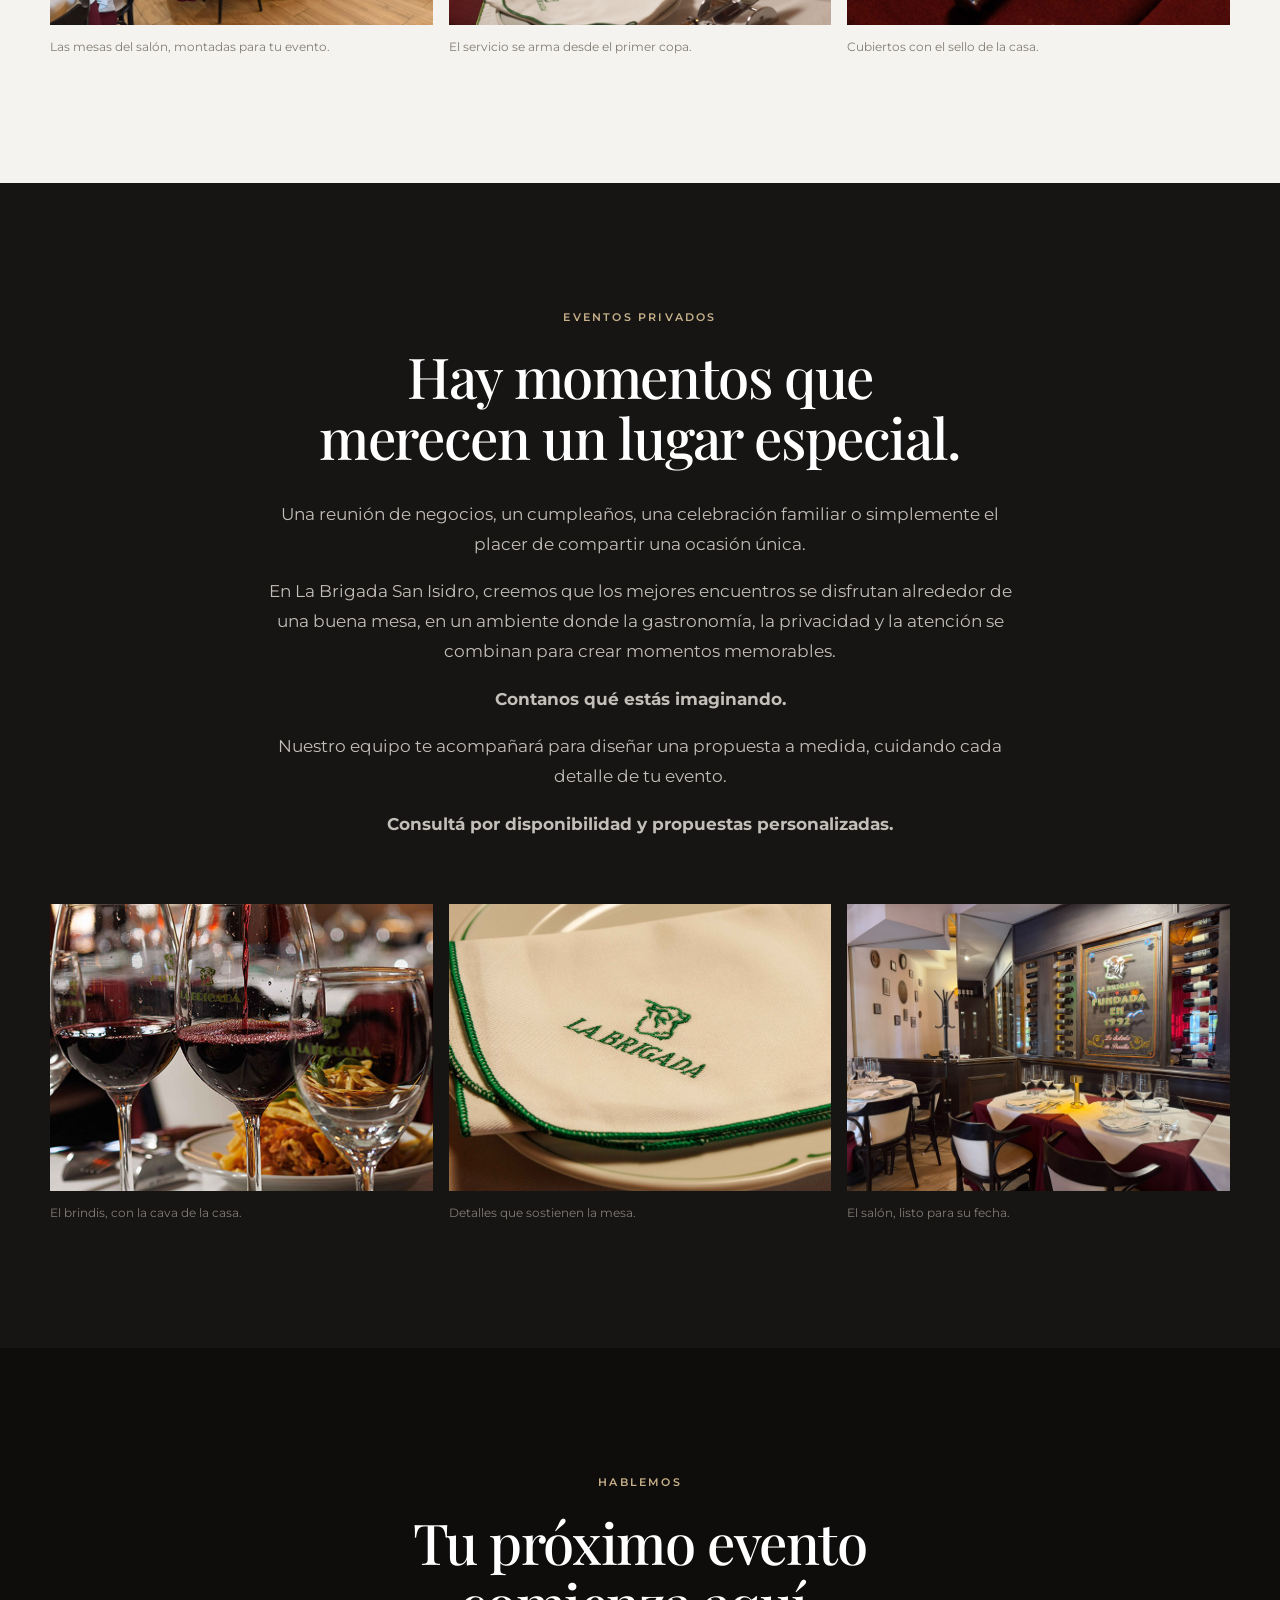
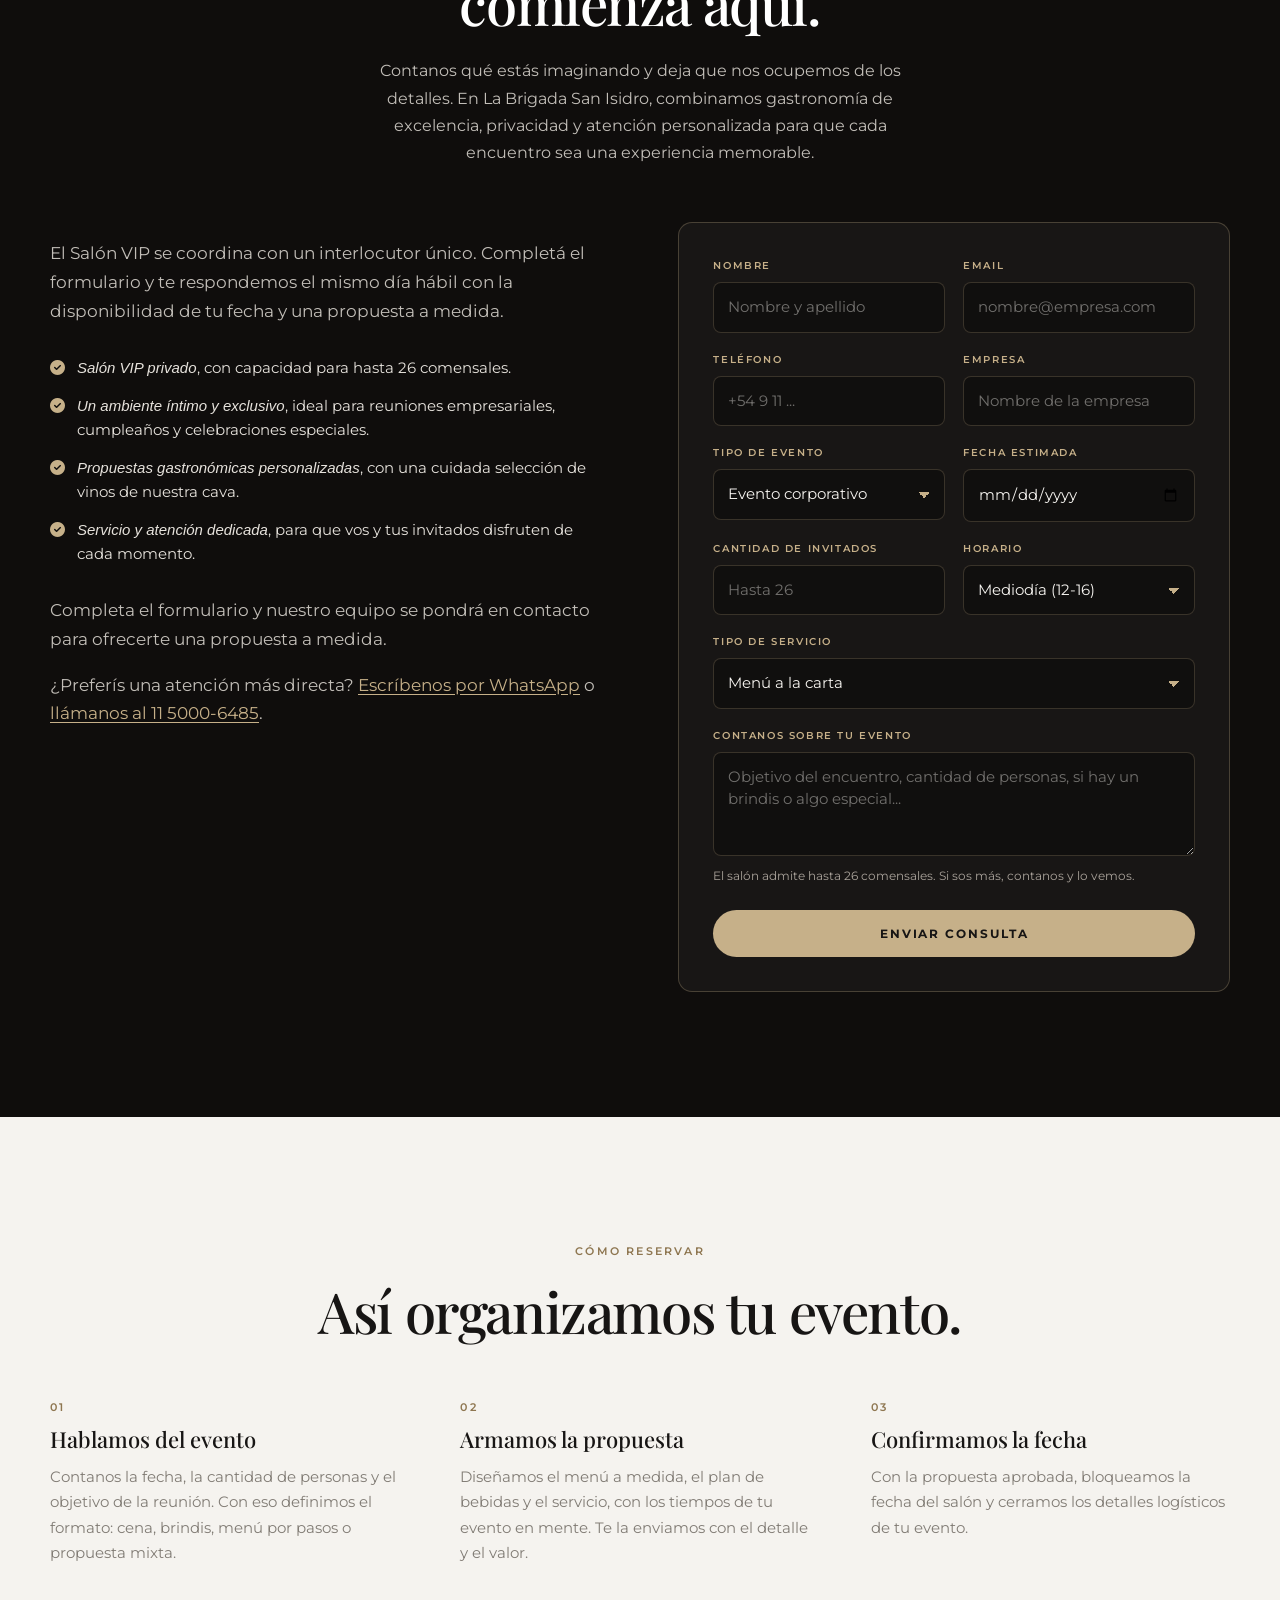
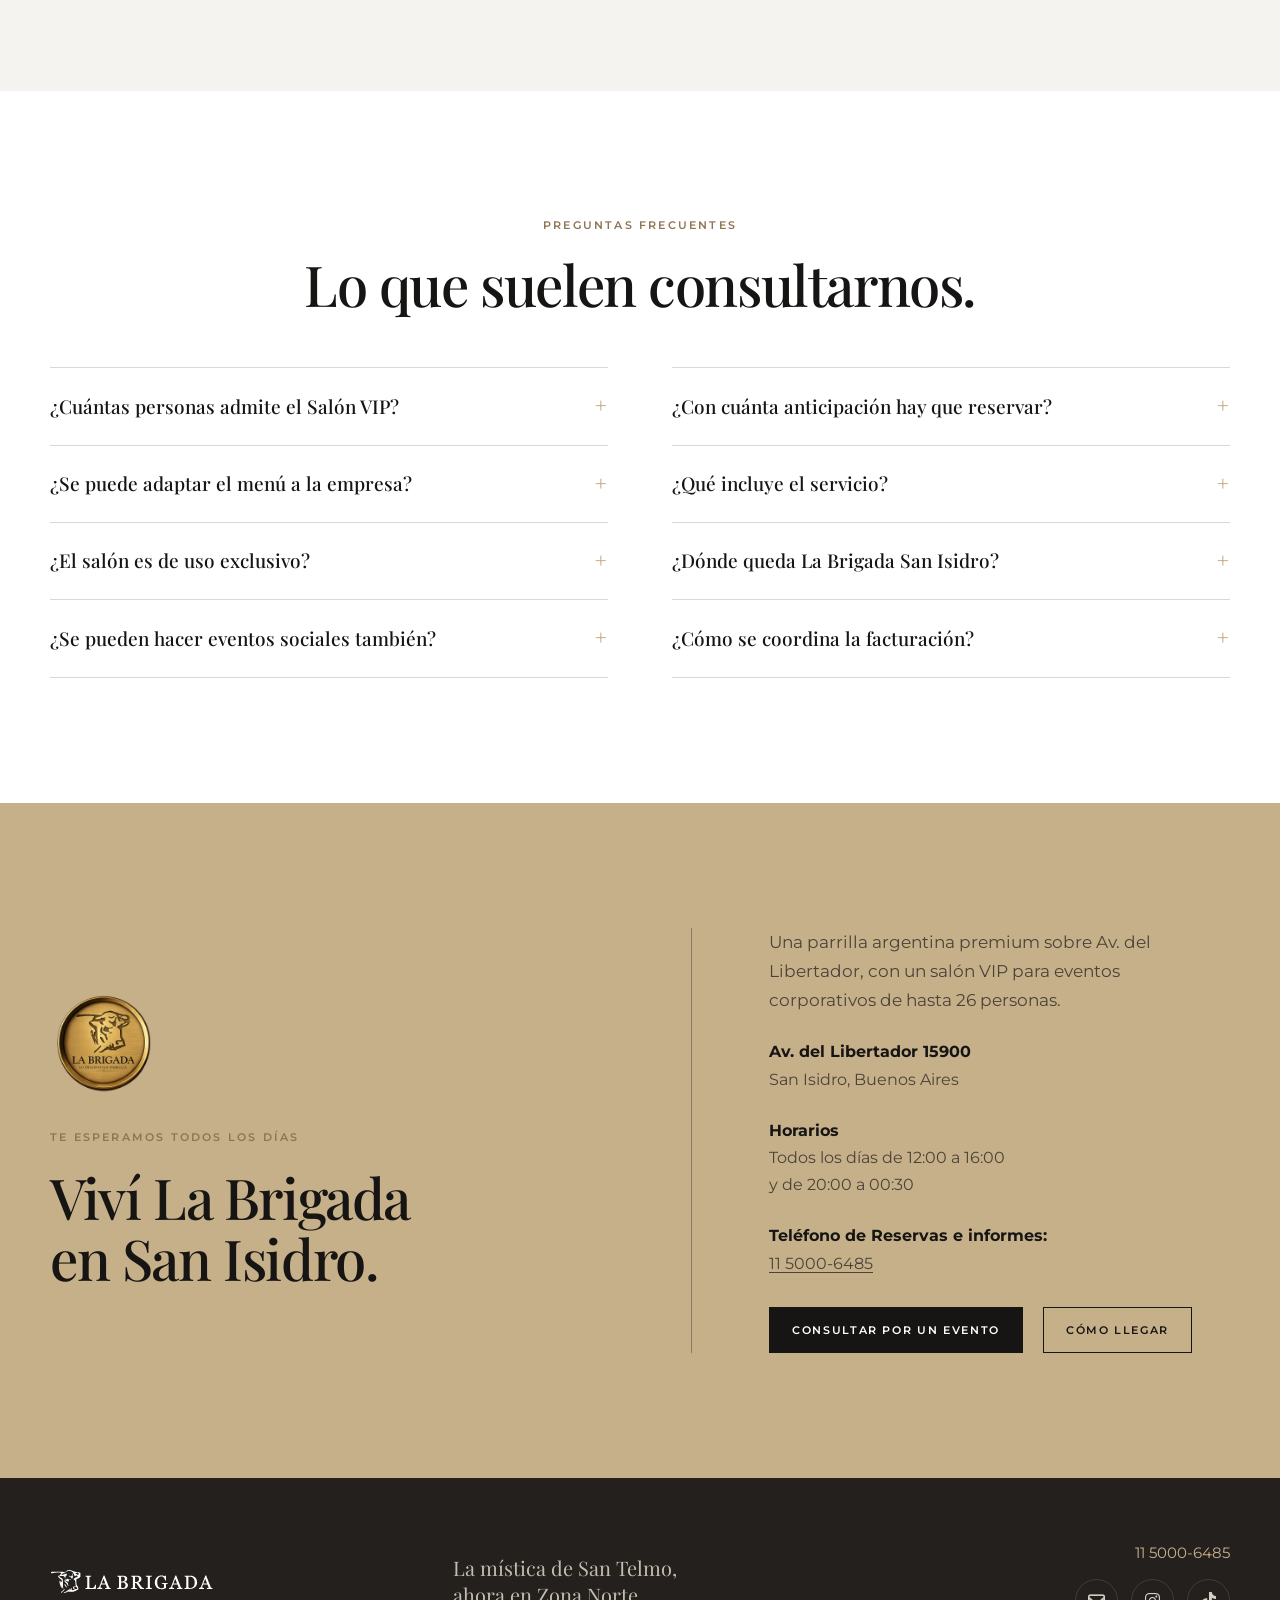
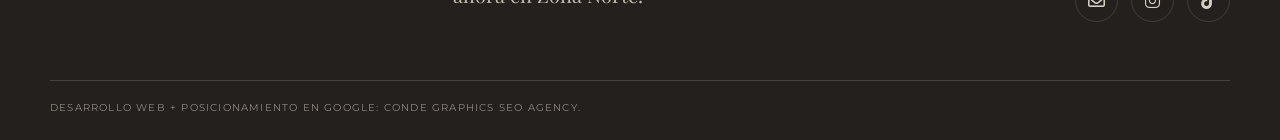
==== commit 6dd4e070: "Actualizar contacto y opciones del formulario de eventos" ====
--- a/eventos/index.html
+++ b/eventos/index.html
@@ -448,7 +448,8 @@
               <li><i class="fa-solid fa-circle-check" aria-hidden="true"></i><span><em>Propuestas gastronómicas personalizadas</em>, con una cuidada selección de vinos de nuestra cava.</span></li>
               <li><i class="fa-solid fa-circle-check" aria-hidden="true"></i><span><em>Servicio y atención dedicada</em>, para que vos y tus invitados disfruten de cada momento.</span></li>
             </ul>
-            <p style="margin-top:30px">¿Preferís hablarlo directo? Escribinos por <a href="https://wa.me/5491150006485" target="_blank" rel="noopener">WhatsApp</a> o llamanos al <a href="tel:+541150006485">11 5000-6485</a>.</p>
+            <p style="margin-top:30px">Completa el formulario y nuestro equipo se pondrá en contacto para ofrecerte una propuesta a medida.</p>
+            <p>¿Preferís una atención más directa? <a href="https://wa.me/5491150006485" target="_blank" rel="noopener">Escríbenos por WhatsApp</a> o <a href="tel:+541150006485">llámanos al 11 5000-6485</a>.</p>
           </div>
 
           <form class="evt-form reveal" id="form-eventos" novalidate>
@@ -500,10 +501,8 @@
               <label class="evt-field evt-field--full">
                 <span>Tipo de servicio</span>
                 <select name="servicio">
-                  <option>Menú a medida</option>
-                  <option>Brindis</option>
-                  <option>Menú de temporada</option>
-                  <option>Consultar opciones</option>
+                  <option>Menú a la carta</option>
+                  <option>Menú personalizado</option>
                 </select>
               </label>
               <label class="evt-field evt-field--full">
